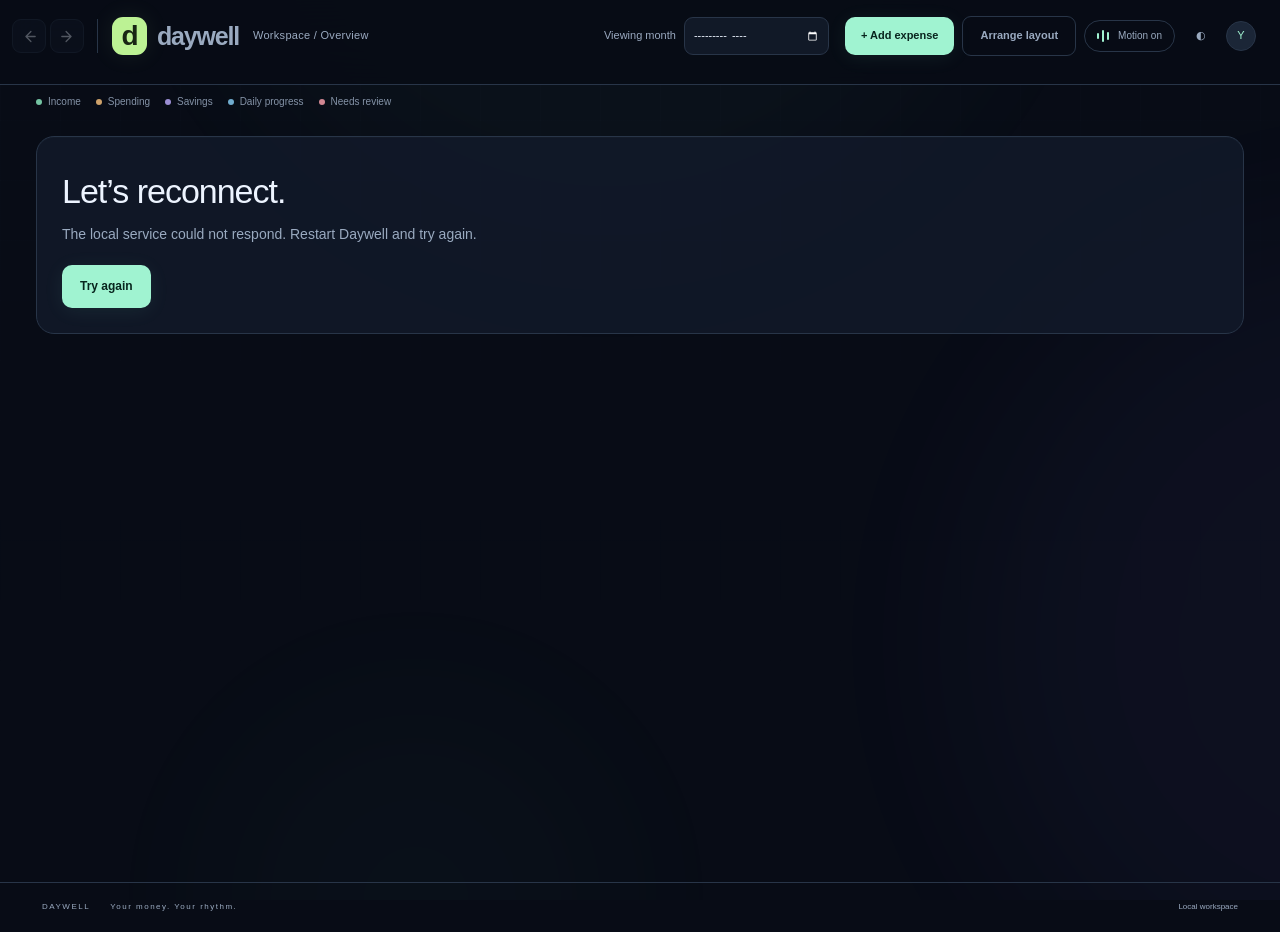
==== public/index.html @ b6093648 "Publish complete Daywell browser interface" ====
<!doctype html>
<html lang="en"><head><meta charset="utf-8"><meta name="viewport" content="width=device-width, initial-scale=1"><title>&#8203;</title><link rel="icon" href="window-icon.svg" type="image/svg+xml"><link rel="stylesheet" href="style.css"><link rel="stylesheet" href="upgrade.css"><link rel="stylesheet" href="atmosphere.css"><link rel="stylesheet" href="money-tools.css"><link rel="stylesheet" href="page-studio.css"><link rel="stylesheet" href="clarity.css"><link rel="stylesheet" href="friendly.css"><link rel="stylesheet" href="usability.css"><link rel="stylesheet" href="monthly-compare.css"><link rel="stylesheet" href="pulse-hero.css"><link rel="stylesheet" href="app-history.css"></head><body><div class="ambient-field" aria-hidden="true"><i></i><i></i><i></i></div><a class="skip-link" href="#main">Skip to content</a>
<div class="top-shell"><header class="top-bar"><div class="brand-group"><div class="app-history" role="group" aria-label="Page history"><button type="button" id="app-back" aria-label="Go back" title="Go back" disabled><svg viewBox="0 0 24 24" aria-hidden="true"><path d="m14 5-7 7 7 7M7 12h13"/></svg></button><button type="button" id="app-forward" aria-label="Go forward" title="Go forward" disabled><svg viewBox="0 0 24 24" aria-hidden="true"><path d="m10 5 7 7-7 7M17 12H4"/></svg></button></div><a class="brand" href="#overview" aria-label="Daywell overview"><span class="brandmark">d</span>daywell</a><span id="breadcrumb">Workspace / Overview</span></div><div class="top-controls"><label class="shared-month">Viewing month <input type="month" id="shared-month" aria-label="Month used across Daywell"></label><span class="today-label" id="today-label"></span><button class="primary top-add" data-action="transaction">+ Add expense</button><button type="button" id="arrange-layout" class="secondary" aria-pressed="false">Arrange layout</button><button type="button" id="motion-toggle" class="motion-toggle" aria-label="Pause visual effects" aria-pressed="true">Motion on</button><button class="icon-button" id="theme" aria-label="Toggle light and dark theme">◐</button><details id="account-menu" class="account-menu" hidden><summary>Account</summary><div><a id="admin-link" href="/admin" hidden>Admin dashboard</a><button type="button" id="sign-out">Sign out</button></div></details><span class="avatar small">Y</span></div></header><nav id="nav" class="top-nav" aria-label="Main navigation"></nav></div><div class="app"><div class="chart-key" aria-label="Chart color guide"><strong>DATA COLORS</strong><span><i style="--tone:var(--data-income)"></i>Income</span><span><i style="--tone:var(--data-expense)"></i>Spending</span><span><i style="--tone:var(--data-goal)"></i>Savings</span><span><i style="--tone:var(--data-life)"></i>Daily progress</span><span><i style="--tone:var(--data-alert)"></i>Needs review</span><small>Category charts use their own labeled colors</small></div><main id="main" tabindex="-1"></main><footer>DAYWELL <span>Your money. Your rhythm.</span><span id="save-status">Local workspace</span></footer></div>
<dialog id="modal"><form id="entry-form"><div class="dialog-head"><div><div class="eyebrow">DAYWELL</div><h2 id="modal-title"></h2></div><button type="button" class="icon-button" id="close-modal" aria-label="Close dialog">✕</button></div><div id="fields"></div><p class="form-error" id="form-error" role="alert"></p><div class="dialog-actions"><button type="button" id="cancel-modal" class="secondary">Cancel</button><button type="submit" class="primary">Save changes</button></div></form></dialog><dialog id="statement-modal" aria-label="Import a statement"></dialog><div id="toast" role="status"></div><script src="planning.js"></script><script src="money-model.js"></script><script src="money-tools.js"></script><script src="studio-model.js"></script><script src="page-studio.js"></script><script src="monthly-compare.js"></script><script src="pulse-hero.js"></script><script src="experience.js"></script><script src="helper-ui.js"></script><script src="atmosphere.js"></script><script src="clarity.js"></script><script src="statement-model.js"></script><script src="statement-import.js"></script><script src="friendly.js"></script><script src="usability.js"></script><script src="app-history.js"></script><script src="app.js"></script></body></html>
---- public/style.css ----
:root{color-scheme:dark;--bg:#101716;--side:#0c1212;--card:#17211f;--card2:#1c2925;--text:#edf4ee;--muted:#94a69c;--line:#293a32;--accent:#bcf294;--accent-ink:#182614;--red:#ffaaa5;--blue:#91bde1;--shadow:0 18px 55px #0003}*{box-sizing:border-box}body{margin:0;background:var(--bg);color:var(--text);font:14px/1.5 'Segoe UI',sans-serif}body.light{color-scheme:light;--bg:#f3f5f0;--side:#e9eee6;--card:#fff;--card2:#f0f4ec;--text:#213329;--muted:#637569;--line:#dce4d8;--accent:#285b37;--accent-ink:#fff;--red:#b44141;--blue:#386f9b;--shadow:0 18px 55px #2030200d}button,input,select,textarea{font:inherit}button,a,input,select,textarea{outline-offset:4px}button:focus-visible,a:focus-visible{outline:2px solid var(--accent)}button{cursor:pointer;color:inherit;border:0;background:none}button:disabled{opacity:.5;cursor:wait}a{color:inherit;text-decoration:none}aside{position:fixed;inset:0 auto 0 0;width:244px;background:var(--side);border-right:1px solid var(--line);padding:35px 23px;display:flex;flex-direction:column}.brand{font-size:29px;font-weight:650;letter-spacing:-1.2px;display:flex;align-items:center;gap:10px}.brandmark{background:var(--accent);color:var(--accent-ink);width:35px;height:39px;border-radius:12px 12px 12px 3px;text-align:center;font-weight:800;font-size:31px;line-height:35px}.branddot{font-size:10px;align-self:flex-start;margin-top:9px}.workspace{display:flex;gap:10px;align-items:center;border:1px solid var(--line);border-radius:12px;padding:13px 10px;margin:32px 0;font-size:11px}.workspace small{display:block;font-size:9px;color:var(--muted)}.avatar{display:inline-grid;place-items:center;background:#384b3e;color:#d7eccb;width:32px;height:32px;border-radius:50%;flex-shrink:0}.avatar.small{width:29px;height:29px}.navlabel,.eyebrow{font-size:10px;letter-spacing:1.7px;color:var(--muted);font-weight:650}.navlabel{padding-left:12px;margin-bottom:12px}nav a{display:flex;align-items:center;gap:14px;padding:12px 14px;margin:5px 0;color:var(--muted);border-radius:9px}nav a:hover{background:var(--card)}nav a.active{background:var(--accent);color:var(--accent-ink);font-weight:600}.navicon{width:20px;font-size:19px;text-align:center}.sidebar-bottom{margin-top:auto;color:var(--muted);font-size:11px;padding:22px 8px 0}.sidebar-bottom small{display:block;font-size:10px;margin-top:9px}.local-dot{display:inline-block;width:6px;height:6px;background:var(--accent);border-radius:50%;margin-right:7px}.app{margin-left:244px}header{height:77px;border-bottom:1px solid var(--line);display:flex;justify-content:space-between;align-items:center;padding:0 38px;color:var(--muted);font-size:12px}header>div{display:flex;align-items:center;gap:20px}.icon-button{border:1px solid var(--line);border-radius:8px;min-height:32px;min-width:32px;padding:3px 8px}.icon-button:hover{background:var(--card2)}main{padding:32px 38px;max-width:1640px;margin:auto;min-height:calc(100vh - 130px)}h1{font-size:32px;letter-spacing:-1.1px;line-height:1.2;margin:6px 0 10px;font-weight:600}h2{font-size:17px;letter-spacing:-.25px;font-weight:600;margin:0}h3{font-size:14px;margin:0}p{color:var(--muted);margin:0}.page-head{display:flex;justify-content:space-between;gap:20px;align-items:center;margin-bottom:26px}.page-head p{font-size:13px}.primary,.secondary,.danger{border-radius:8px;padding:10px 16px;font-weight:600;font-size:12px}.primary{background:var(--accent);color:var(--accent-ink)}.primary:hover{filter:brightness(1.08)}.secondary{border:1px solid var(--line);background:var(--card)}.danger{color:var(--red);border:1px solid var(--line)}.actions{display:flex;gap:8px;align-items:center;flex-wrap:wrap}.hero{position:relative;overflow:hidden;border:1px solid #435340;background:linear-gradient(110deg,#273a28,#1c3025);border-radius:16px;padding:28px 30px;margin-bottom:23px;display:flex;justify-content:space-between;gap:24px;align-items:center;color:#ecf4e7}.hero .eyebrow{color:#c3d5b5}.hero h2{font-size:25px;font-weight:500;margin:8px 0}.hero p{color:#b2c3aa;font-size:12px;max-width:460px}.hero-orbit{height:105px;width:185px;position:relative;flex-shrink:0;display:grid;place-items:center}.hero-orbit:before,.hero-orbit:after{content:'';position:absolute;border:1px solid #76946566;border-radius:50%;width:155px;height:90px;transform:rotate(-30deg)}.hero-orbit:after{transform:rotate(30deg)}.orbit-center{background:#bdd9a8;width:55px;height:55px;border-radius:50%;box-shadow:0 0 55px #d8f5a52a;color:#294025;font-size:30px;display:grid;place-items:center}.stats{display:grid;grid-template-columns:repeat(4,minmax(0,1fr));gap:15px;margin-bottom:23px}.stat{padding:20px;border:1px solid var(--line);background:var(--card);border-radius:12px}.stat-label{font-size:11px;color:var(--muted);display:flex;justify-content:space-between;gap:5px}.stat-value{font-size:28px;letter-spacing:-1px;margin:11px 0 6px;font-weight:550;font-variant-numeric:tabular-nums}.stat-caption{font-size:10px;color:var(--muted)}.positive{color:var(--accent)}.negative{color:var(--red)}.grid{display:grid;grid-template-columns:minmax(0,1.6fr) minmax(270px,1fr);gap:22px;margin-bottom:22px}.grid.equal{grid-template-columns:repeat(2,minmax(0,1fr))}.card{background:var(--card);border:1px solid var(--line);border-radius:13px;padding:23px;min-width:0}.card-head{display:flex;justify-content:space-between;align-items:center;margin-bottom:23px;gap:12px}.card-head p{font-size:11px;margin-top:3px}.text-button{color:var(--accent);font-size:11px;padding:5px}.pill{border:1px solid var(--line);padding:4px 8px;border-radius:6px;font-size:10px;color:var(--muted)}.chart{height:188px;display:flex;align-items:flex-end;gap:10px;padding:15px 0 24px;border-bottom:1px solid var(--line);margin-bottom:17px}.bar-group{flex:1;position:relative;display:flex;justify-content:center;align-items:flex-end;height:100%;gap:4px;min-width:0}.bar{width:26%;min-height:2px;max-width:23px;border-radius:4px 4px 0 0;background:var(--accent)}.bar.expense{background:#607e6c}.bar-label{position:absolute;bottom:-23px;color:var(--muted);font-size:9px}.legend{display:flex;gap:18px;color:var(--muted);font-size:10px}.legend i{display:inline-block;width:7px;height:7px;border-radius:2px;background:var(--accent);margin-right:6px}.legend i.expense{background:#607e6c}.empty{text-align:center;padding:32px 12px;color:var(--muted);font-size:12px}.empty .empty-icon{font-size:26px;display:block;color:var(--accent);margin-bottom:10px}.empty button{margin-top:16px}.row{display:flex;align-items:center;gap:12px;padding:13px 0;border-bottom:1px solid var(--line)}.row:last-child{border:0}.row-main{flex:1;min-width:0}.row-main strong{display:block;font-size:12px;font-weight:500;overflow-wrap:anywhere}.row-main small{display:block;color:var(--muted);font-size:10px;margin-top:3px}.row-amount{font-variant-numeric:tabular-nums;font-size:12px;font-weight:600;white-space:nowrap}.category-icon{display:grid;place-items:center;width:34px;height:34px;border-radius:10px;background:var(--card2);color:var(--accent);font-size:16px;flex-shrink:0}.check{border:1px solid var(--line);border-radius:7px;width:24px;height:24px;padding:0;flex-shrink:0}.check.checked{background:var(--accent);color:var(--accent-ink)}.completed{text-decoration:line-through;opacity:.6}.subtle{color:var(--muted);font-size:11px}.progress-track{height:6px;background:var(--line);border-radius:5px;overflow:hidden;margin-top:11px}.progress-track>div{height:100%;background:var(--accent);border-radius:5px}.progress-track>div.over{background:var(--red)}.budget-row{margin:20px 0}.budget-row>div:first-child{display:flex;justify-content:space-between;gap:12px;font-size:12px}.budget-row small{font-size:10px;color:var(--muted);display:block;margin-top:7px}.toolbar{display:flex;justify-content:space-between;align-items:center;margin-bottom:22px;gap:12px;flex-wrap:wrap}.segmented{display:flex;gap:3px;padding:4px;background:var(--card);border:1px solid var(--line);border-radius:9px}.segmented button{padding:6px 16px;border-radius:6px;color:var(--muted);font-size:11px}.segmented button.active{background:var(--card2);color:var(--accent)}input,select,textarea{background:var(--bg);border:1px solid var(--line);color:var(--text);padding:10px 12px;border-radius:8px;max-width:100%}input[type=date],input[type=month],input[type=number]{min-width:0}textarea{resize:vertical;width:100%;min-height:100px}.search{width:230px}.table-wrap{overflow:auto}table{border-collapse:collapse;width:100%;font-size:12px;text-align:left}th{font-weight:500;font-size:10px;color:var(--muted);letter-spacing:.7px;padding:12px 10px;border-bottom:1px solid var(--line)}td{padding:15px 10px;border-bottom:1px solid var(--line)}td:last-child{text-align:right}.table-note{max-width:280px;overflow-wrap:anywhere}.delete{color:var(--muted);font-size:13px;padding:5px 8px}.delete:hover{color:var(--red)}.edit{color:var(--accent);font-size:11px;padding:5px}.habit-dots{display:flex;gap:5px;margin-top:8px;flex-wrap:wrap}.habit-dot{width:16px;height:16px;background:var(--line);border-radius:4px}.habit-dot.filled{background:var(--accent)}.month-grid{display:grid;grid-template-columns:repeat(7,1fr);gap:5px}.calendar-day{border:1px solid var(--line);border-radius:6px;text-align:center;padding:9px 3px;font-size:11px;min-height:50px}.calendar-day.selected{border-color:var(--accent);background:var(--card2)}.calendar-day small{display:block;font-size:8px;color:var(--muted)}.calendar-day .tiny-dot{display:inline-block;width:4px;height:4px;background:var(--accent);border-radius:50%;margin:0 1px}.weekday{color:var(--muted);font-size:9px;text-align:center;padding-bottom:7px}.moods{display:flex;gap:7px;margin:14px 0}.moods button{flex:1;padding:9px 3px;border:1px solid var(--line);border-radius:7px;font-size:18px}.moods button.selected{border-color:var(--accent);background:var(--card2)}.goal-grid{display:grid;grid-template-columns:repeat(3,minmax(0,1fr));gap:18px}.goal-amount{font-size:30px;margin:22px 0 0;letter-spacing:-1px}.settings-form{max-width:650px}.field{display:flex;flex-direction:column;gap:7px;margin-bottom:16px}.field>span{font-size:11px;color:var(--muted)}.field-row{display:grid;grid-template-columns:1fr 1fr;gap:15px}.settings-actions{display:flex;gap:10px;flex-wrap:wrap;margin-top:20px}.notice{border:1px solid var(--line);background:var(--card2);border-radius:9px;padding:14px;font-size:12px;color:var(--muted);margin-bottom:20px}dialog{width:480px;max-width:calc(100vw - 32px);max-height:90vh;padding:27px;background:var(--card);color:var(--text);border:1px solid var(--line);border-radius:16px;box-shadow:var(--shadow)}dialog::backdrop{background:#020906aa;backdrop-filter:blur(4px)}.dialog-head{display:flex;align-items:center;justify-content:space-between;margin-bottom:24px}.dialog-head h2{font-size:23px;margin-top:5px}.dialog-actions{display:flex;justify-content:flex-end;gap:9px;margin-top:22px}.form-error{color:var(--red);font-size:12px}#toast{position:fixed;bottom:25px;left:calc(50% + 122px);transform:translateX(-50%);background:var(--accent);color:var(--accent-ink);padding:12px 22px;border-radius:10px;box-shadow:var(--shadow);display:none;z-index:10;font-size:12px}footer{display:flex;gap:20px;padding:15px 38px;border-top:1px solid var(--line);color:var(--muted);font-size:9px;letter-spacing:1px}footer span:last-child{margin-left:auto;letter-spacing:0}.full{margin-bottom:22px}.report-table td,.report-table th{padding:12px}.focus-banner{padding:20px;background:var(--card2);border-radius:10px;margin-bottom:20px}.focus-banner strong{color:var(--accent);font-size:22px}.settings-form h3{margin:25px 0 12px}@media(min-width:1500px){main{padding-top:40px}.chart{height:225px}.stat{padding:25px}}@media(max-width:1150px){aside{width:200px;padding:30px 15px}.app{margin-left:200px}main{padding:25px}header{padding:0 25px}.stat-value{font-size:23px}.grid{gap:15px}.card{padding:18px}.goal-grid{grid-template-columns:repeat(2,minmax(0,1fr))}.workspace{font-size:10px}#toast{left:calc(50% + 100px)}}@media(max-width:850px){aside{width:72px;padding:24px 10px}.brand{font-size:0;justify-content:center}.branddot,.workspace,.navlabel,.sidebar-bottom,nav .navtext{display:none}nav{margin-top:30px}nav a{padding:12px;justify-content:center}.app{margin-left:72px}.stats{grid-template-columns:repeat(2,minmax(0,1fr))}.grid,.grid.equal{grid-template-columns:1fr}header{padding:0 20px}.today-label{display:none}main{padding:22px 18px}.page-head{align-items:flex-start}.hero-orbit{display:none}.goal-grid{grid-template-columns:1fr}#toast{left:calc(50% + 36px)}footer{padding:15px 18px}footer>span:first-child{display:none}}@media(prefers-reduced-motion:no-preference){button,a{transition:background .15s,opacity .15s}.card{animation:appear .2s ease-out}@keyframes appear{from{opacity:.6;transform:translateY(4px)}to{opacity:1;transform:translateY(0)}}}

.sr-only{position:absolute;width:1px;height:1px;padding:0;margin:-1px;overflow:hidden;clip:rect(0,0,0,0);white-space:nowrap;border:0}.helper-topline{display:flex;gap:18px;align-items:center;margin-bottom:18px}.helper-badge{font-size:10px;letter-spacing:1.2px;background:var(--card2);color:var(--accent);border:1px solid var(--line);border-radius:20px;padding:7px 12px}.helper-controls{padding:15px;background:var(--card);border:1px solid var(--line);border-radius:12px}.helper-date{font-size:10px;color:var(--muted);display:flex;gap:7px;align-items:center}.helper-date input{font-size:11px;padding:8px}.helper-controls select{font-size:11px;padding:8px}.helper-layout{display:grid;grid-template-columns:minmax(340px,1.15fr) minmax(300px,1fr);gap:22px;margin-bottom:22px}.helper-chat{display:flex;flex-direction:column;max-height:900px}.helper-chat .card-head{margin-bottom:14px}.helper-connection{display:flex;align-items:center;justify-content:space-between;gap:10px;border:1px solid var(--line);padding:7px 10px;border-radius:8px;font-size:10px;margin-bottom:10px}.helper-messages{min-height:280px;max-height:470px;flex:1;overflow-y:auto;padding:8px 3px;scrollbar-width:thin}.helper-welcome{text-align:center;padding:47px 20px;color:var(--muted)}.helper-welcome>span{font-size:39px;color:var(--accent);display:block;margin-bottom:14px}.helper-welcome h2{color:var(--text);font-size:21px;margin-bottom:12px}.helper-welcome p{font-size:12px;line-height:1.8}.helper-message{border-radius:12px;padding:14px 16px;margin:0 0 14px;background:var(--card2);font-size:12px;line-height:1.75;overflow-wrap:anywhere}.helper-message.user{margin-left:35px;border:1px solid var(--line);background:var(--bg)}.helper-message.assistant{margin-right:15px}.helper-message>div:last-child{white-space:pre-wrap}.message-label{font-size:9px;color:var(--accent);letter-spacing:.7px;margin-bottom:7px}.helper-prompts{display:flex;gap:6px;flex-wrap:wrap;margin:15px 0}.helper-chip{padding:6px 9px;border:1px solid var(--line);border-radius:20px;font-size:10px;color:var(--muted);text-align:left}.helper-chip:hover{background:var(--card2);color:var(--accent)}#helper-question{min-height:75px;font-size:12px}.helper-send{display:flex;justify-content:space-between;gap:15px;align-items:center;margin-top:10px}.helper-send small{font-size:9px;color:var(--muted);max-width:210px}.helper-chart-tabs{display:flex;flex-wrap:wrap;gap:5px;margin-bottom:15px}.helper-chart-tabs button{padding:6px 9px;border-radius:6px;font-size:10px;color:var(--muted);border:1px solid var(--line)}.helper-chart-tabs button.active{color:var(--accent-ink);background:var(--accent);border-color:var(--accent)}#helper-chart svg{display:block;width:100%;height:auto}.helper-exact{margin-top:14px;color:var(--muted);font-size:11px}.helper-exact .table-wrap{max-height:240px;overflow:auto}.helper-exact summary{cursor:pointer}.helper-chart-actions{justify-content:space-between;margin-top:15px}.helper-payload{margin:18px 0;font-size:11px}.helper-payload pre{font:11px/1.6 Consolas,monospace;background:var(--bg);padding:14px;border:1px solid var(--line);border-radius:8px;max-height:310px;overflow:auto;white-space:pre-wrap;overflow-wrap:anywhere}.helper-error{color:var(--red);border-color:var(--red)}.helper-thinking{font-size:12px;color:var(--accent);padding:10px}.helper-category-footer{display:flex;align-items:center;gap:20px;justify-content:space-between;margin-top:20px}.helper-category-footer p{max-width:600px}#helper-category-panel select{max-width:180px;font-size:11px}#helper-category-panel td{vertical-align:top}#helper-category-panel input[type=checkbox]{accent-color:var(--accent);width:18px;height:18px}.helper-layout+.card{scroll-margin-top:20px}body:has(.helper-layout) .stat-value{font-size:24px;overflow-wrap:anywhere}@media(max-width:1150px){.helper-layout{grid-template-columns:1fr}.helper-chat{max-height:none}.helper-messages{min-height:250px;max-height:450px}.helper-controls{align-items:flex-start}.helper-topline{flex-wrap:wrap}.helper-date{flex-direction:column;align-items:flex-start}.helper-category-footer{align-items:flex-start;flex-direction:column}}@media(max-width:650px){.helper-controls>.actions{width:100%}.helper-date{width:calc(50% - 8px)}.helper-date input{width:100%}.helper-send{align-items:flex-start}.helper-layout{grid-template-columns:minmax(0,1fr)}}
---- public/upgrade.css ----
/* Daywell 2 — a quieter workspace, with a clear next step. All assets stay local. */
:root{--bg:#101a18;--side:#0c1513;--card:#172420;--card2:#20312a;--text:#f1f4e9;--muted:#a2b2a6;--line:#304138;--accent:#c5e5a0;--accent-ink:#1c3325;--red:#ffa99b;--shadow:0 18px 60px #0003;--gold:#e5c48c}
body.light{--bg:#f6f6f0;--side:#eeefe7;--card:#fffefa;--card2:#edf1e5;--text:#263e32;--muted:#647368;--line:#dfe4d8;--accent:#315c43;--accent-ink:#fffef5;--red:#ac3d31;--gold:#8d6326}
body{font-family:'Segoe UI Variable Text','Segoe UI',sans-serif;font-size:14px;line-height:1.6}button,input,select,textarea{font:inherit}button,a{-webkit-tap-highlight-color:transparent}button:focus-visible,a:focus-visible,input:focus-visible,select:focus-visible,textarea:focus-visible{outline:2px solid var(--accent);outline-offset:4px}a,button{touch-action:manipulation}.skip-link{position:fixed;left:12px;top:12px;visibility:hidden;transform:translateY(-200%);z-index:100;background:var(--accent);color:var(--accent-ink);padding:12px 18px;border-radius:8px}.skip-link:focus{visibility:visible;transform:translateY(0)}
aside{width:238px;padding:33px 20px}.brand{font-size:31px;font-weight:650;letter-spacing:-1.5px}.brandmark{width:38px;height:42px;border-radius:13px 13px 13px 3px;line-height:38px}.workspace{border:0;background:var(--card);padding:13px;margin:32px 0;font-size:12px}.workspace small{font-size:10px}.navlabel{font-size:9px;letter-spacing:1.8px;padding-left:15px}nav a{padding:12px 15px;gap:12px;font-size:12px;font-weight:500;margin:6px 0;min-height:46px;border:1px solid transparent}nav a.active{background:var(--card2);border-color:var(--line);color:var(--accent)}nav a.active:after{content:'';width:5px;height:5px;border-radius:50%;background:var(--accent);margin-left:auto}.navicon{display:grid;place-items:center}.nav-group{font-size:9px;letter-spacing:1.7px;color:var(--muted);padding:24px 15px 8px}.sidebar-bottom{padding-left:15px;line-height:1.6}.app{margin-left:238px}header{height:76px;padding:0 42px;font-size:11px}header .icon-button{border:0;width:35px;height:35px}main{padding:36px 42px 28px;max-width:1600px}.eyebrow{text-transform:uppercase;font-size:10px;letter-spacing:1.6px}h1{font-size:32px;font-weight:550;letter-spacing:-1.3px;margin:8px 0 10px;line-height:1.25}h2{font-size:17px;font-weight:600}h3{font-weight:600}.page-head{gap:24px;margin-bottom:27px}.page-head p{font-size:13px}.accent-dot{color:var(--accent)}.primary,.secondary,.hero-primary{border-radius:9px;min-height:41px;padding:10px 17px;font-size:12px;display:inline-flex;justify-content:center;align-items:center;gap:6px;white-space:normal}.primary:hover,.hero-primary:hover{filter:brightness(1.07);box-shadow:0 4px 14px #0001}.secondary:hover{background:var(--card2)}.text-button{font-size:11px;line-height:1.6;padding:7px 2px;display:inline-block}.toolbar{margin-bottom:23px;font-size:11px}.toolbar input{padding:7px 10px;font-size:11px;min-height:35px}.toolbar .secondary{min-height:35px;padding:7px 12px}.toolbar strong{font-weight:500}.toolbar .icon-button{border:0}.card{border-radius:17px;padding:24px;background:var(--card)}.card-head{margin-bottom:21px}.card-head p{font-size:11px;margin-top:4px}.card-head .text-button{flex-shrink:0}.stats{gap:16px}.stat{padding:22px;border-radius:14px;min-width:0}.stat-label{font-size:10px;letter-spacing:1px}.stat-label>span{display:none}.stat-value{font-size:29px;font-weight:550;margin:12px 0 4px;letter-spacing:-1px;overflow-wrap:anywhere}.stat-caption{font-size:10px;line-height:1.6}.pill{border-radius:20px;padding:4px 10px}.row{padding:15px 0}.row-main strong{font-size:12px}.row-main small{font-size:10px}.row-amount{font-size:12px}.category-icon{width:37px;height:37px;border-radius:12px}.progress-track{height:7px}.check{width:27px;height:27px;border-radius:8px}.empty p{max-width:420px;margin:7px auto 0}.notice{line-height:1.7}.field>span{font-size:12px}.field input,.field select{min-height:44px}.dialog-head h2{font-size:22px}dialog{padding:28px;border-radius:20px}.dialog-head .icon-button{min-width:40px;min-height:40px}.form-intro{font-size:12px;margin-bottom:22px}.form-error{margin-top:12px}.goal-grid{gap:20px}.subtle{font-size:11px}.table-wrap{scrollbar-width:thin}th{font-size:10px}td{font-size:12px}#toast{max-width:calc(100vw - 32px);font-size:12px;left:calc(50% + 119px);z-index:30}footer{padding:18px 42px;font-size:9px}.dashboard-head h1{font-size:34px}
.dashboard-hero{display:flex;position:relative;overflow:hidden;background:#dce9c6;color:#243e2c;border:1px solid #c9dcb1;border-radius:21px;min-height:286px;margin-bottom:21px;padding:30px 34px;gap:16px}.hero-copy{position:relative;z-index:1;flex:1}.hero-kicker{font-size:10px;letter-spacing:.4px;color:#4d674e;display:flex;align-items:center;gap:7px}.hero-kicker i{height:6px;width:6px;background:#648051;border-radius:50%}.dashboard-hero h2{font-family:Georgia,'Times New Roman',serif;font-size:27px;font-weight:400;letter-spacing:-.8px;margin:16px 0 6px}.dashboard-hero p{font-size:12px;color:#566e54}.hero-balance{font-size:44px;line-height:1.2;font-weight:550;letter-spacing:-2px;margin-top:17px;font-variant-numeric:tabular-nums}.hero-balance-label{font-size:10px;color:#536c51;margin-top:6px}.hero-actions{display:flex;gap:23px;align-items:center;margin-top:22px;flex-wrap:wrap}.hero-primary{background:#294a34;color:#f4f7eb;border:1px solid #294a34}.hero-actions a{font-size:11px;color:#34583b}.growth-art{position:relative;flex:0 0 230px;min-height:245px}.art-orbit{position:absolute;width:235px;height:235px;border:1px solid #6b8c4a2b;border-radius:50%;left:0;top:0}.orbit-two{width:185px;height:185px;left:25px;top:25px}.art-sun{position:absolute;width:33px;height:33px;right:23px;top:17px;border-radius:50%;background:#c0d397}.growth-stem{position:absolute;width:4px;height:143px;background:#496943;left:113px;bottom:43px;border-radius:4px;transform:rotate(-5deg)}.growth-leaf{position:absolute;width:74px;height:46px;left:46px;bottom:106px;background:#69875b;border-radius:3px 70px 3px 70px;transform:rotate(11deg);box-shadow:inset 0 -1px 0 #ffffff22}.leaf-two{width:80px;height:51px;left:113px;bottom:140px;background:#395e3d;border-radius:70px 3px 70px 3px;transform:rotate(-13deg)}.leaf-three{width:54px;height:34px;left:64px;bottom:176px;background:#96ae72;transform:rotate(30deg)}.growth-ground{position:absolute;bottom:42px;left:66px;width:100px;height:7px;border-radius:50%;background:#68845135}.growth-art>span{position:absolute;bottom:13px;width:100%;text-align:center;color:#57714c;font-size:8px;letter-spacing:1.8px}.dashboard-stats{margin-bottom:24px}.dashboard-columns{display:grid;grid-template-columns:minmax(0,1.5fr) minmax(290px,1fr);gap:22px}.dashboard-stack{display:flex;flex-direction:column;gap:22px;min-width:0}.goal-mini-grid{display:grid;grid-template-columns:repeat(2,minmax(0,1fr));gap:15px}.goal-mini{border:1px solid var(--line);border-radius:12px;padding:18px;display:block;background:var(--bg)}.goal-mini:hover{background:var(--card2)}.goal-mini strong{display:block;font-size:13px;margin-top:12px;overflow-wrap:anywhere}.goal-mini-top{display:flex;justify-content:space-between;align-items:center}.goal-symbol{width:36px;height:36px;display:grid;place-items:center;border-radius:50%;background:var(--card2);color:var(--accent)}.mini-amount{font-size:22px;letter-spacing:-.7px;margin-top:14px;overflow-wrap:anywhere}.mini-amount small{font-size:10px;color:var(--muted);letter-spacing:0}.goal-mini p{font-size:10px;margin-top:12px}.goal-invitation{display:flex;align-items:center;gap:18px;padding:11px 0 7px;flex-wrap:wrap}.invitation-icon{width:56px;height:56px;display:grid;place-items:center;background:var(--card2);color:var(--accent);border-radius:50%;flex-shrink:0}.invitation-icon svg{width:27px;height:27px}.goal-invitation p{font-size:11px;margin-top:6px;line-height:1.8}.goal-invitation .secondary{margin-left:auto}.goal-invitation h3{font-size:14px}.card-icon{color:var(--accent)}.pace-card{background:linear-gradient(135deg,var(--card),var(--card2))}.pace-amount{font-size:36px;letter-spacing:-1.4px;line-height:1.2;margin-bottom:11px;font-variant-numeric:tabular-nums}.pace-amount small{font-size:12px;letter-spacing:0;color:var(--muted);margin-left:7px}.pace-card>p{font-size:11px;line-height:1.8}.pace-facts{margin:20px 0;border-top:1px solid var(--line);border-bottom:1px solid var(--line);padding:13px 0;display:grid;gap:10px}.pace-facts>div{display:flex;justify-content:space-between;gap:15px;align-items:center;font-size:11px}.pace-facts span{color:var(--muted)}.pace-facts strong{font-size:13px}.inline-note{font-size:11px;color:var(--muted);line-height:1.8}.chart-details{font-size:10px;color:var(--muted);margin-top:12px}.chart-details summary{cursor:pointer;padding:5px 0}.chart-details p{margin:10px 0;font-size:11px}.chart-details table{font-size:11px}.pace-illustration{height:60px;display:flex;align-items:flex-end;gap:8px;margin:4px 0 22px}.pace-illustration span{width:32px;height:22px;border-radius:5px;background:var(--accent);opacity:.3}.pace-illustration span:nth-child(2){height:34px;opacity:.5}.pace-illustration span:nth-child(3){height:46px;opacity:.75}.pace-illustration span:nth-child(4){height:60px;opacity:1}.pace-card>h3{font-size:15px;margin-bottom:8px}.pace-card>.secondary{margin-top:18px}.week-summary{display:flex;gap:12px;align-items:baseline;flex-wrap:wrap}.week-summary strong{font-size:27px;font-weight:550;letter-spacing:-.8px}.week-summary span{font-size:10px;color:var(--muted)}.week-chart{display:flex;gap:12px;margin-top:23px;padding-bottom:5px}.week-column{flex:1;min-width:0;text-align:center;font-size:10px;color:var(--muted)}.week-value{font-size:9px;display:block;color:var(--muted);margin-bottom:8px;white-space:nowrap}.week-track{height:113px;display:flex;align-items:flex-end;justify-content:center;border-bottom:1px solid var(--line);padding:0 5px;margin-bottom:9px}.week-bar{width:100%;max-width:38px;min-height:3px;border-radius:5px 5px 0 0;background:#6d8866}.week-bar.current{background:var(--accent)}.focus-summary{display:flex;gap:15px;align-items:center;margin:3px 0 12px}.focus-summary p{font-size:10px;margin-top:5px;line-height:1.8}.focus-summary h3{font-size:13px}.focus-ring{width:65px;height:65px;flex-shrink:0;border-radius:50%;display:grid;place-items:center;background:conic-gradient(var(--accent) var(--progress),var(--line) 0)}.focus-ring>span{display:flex;align-items:center;justify-content:center;flex-direction:column;width:55px;height:55px;border-radius:50%;background:var(--card);font-size:20px;line-height:1.2}.focus-ring small{font-size:9px;color:var(--muted)}.focus-actions{display:flex;justify-content:space-between;gap:10px;align-items:center;margin-top:20px}.bill-date{width:42px;height:47px;flex-shrink:0;border-radius:9px;border:1px solid var(--line);display:flex;flex-direction:column;align-items:center;justify-content:center;font-size:18px;line-height:1.2}.bill-date small{font-size:8px;text-transform:uppercase;letter-spacing:.6px;color:var(--muted);margin-bottom:3px}.bill-date.late{color:var(--red)}.bill-end{text-align:right;display:flex;flex-direction:column;align-items:flex-end;gap:2px;font-size:12px}.bill-end button{font-size:10px}.quiet-empty{text-align:center;padding:13px 10px}.quiet-empty>span{display:block;color:var(--muted);margin-bottom:10px}.quiet-empty h3{font-size:13px}.quiet-empty p{font-size:11px;margin:7px auto 10px;max-width:250px}.bottom-note{font-size:10px;color:var(--muted);margin:26px 0 0;text-align:center;line-height:1.8}.bottom-note a{margin-left:8px;text-decoration:underline;text-underline-offset:3px}
.goal-banner{padding:28px 32px;border:1px solid var(--line);border-radius:18px;background:var(--card2);margin-bottom:24px;display:flex;justify-content:space-between;align-items:center;gap:24px}.goal-banner-amount{font-size:40px;letter-spacing:-1.5px;margin:9px 0 1px;overflow-wrap:anywhere}.goal-banner p{font-size:11px}.goal-banner-meta{display:flex;gap:40px;flex-wrap:wrap}.goal-banner-meta span{color:var(--muted);font-size:11px}.goal-banner-meta strong{display:block;color:var(--text);font-size:22px;font-weight:500;margin-bottom:4px;overflow-wrap:anywhere}.savings-card h2{font-size:19px;overflow-wrap:anywhere}.savings-card .goal-amount{font-size:32px;overflow-wrap:anywhere}.goal-plan{border-top:1px solid var(--line);margin-top:21px;padding:17px 0 12px;min-height:106px}.goal-plan strong{font-size:18px;color:var(--accent);font-weight:500}.goal-plan strong small{font-size:11px;color:var(--muted)}.goal-plan span{display:block;color:var(--muted);font-size:10px;margin:5px 0}.goal-plan p{font-size:11px;line-height:1.8;margin-top:6px}.goal-buttons{margin-top:21px;display:flex;flex-wrap:wrap;gap:8px}.goal-buttons .delete{margin-left:auto}.savings-lab{margin-top:25px}.lab-layout{display:grid;grid-template-columns:1fr 1fr;gap:32px;align-items:center}.lab-layout .field{max-width:390px}.saving-presets{display:flex;gap:8px;flex-wrap:wrap}.saving-presets button{min-height:35px;padding:6px 14px}.lab-range{margin-top:25px}.lab-range>span{display:flex;justify-content:space-between;gap:10px}.lab-range input{accent-color:var(--accent);padding:0;width:100%;border:0}.lab-result{background:var(--card2);border-radius:14px;padding:28px;text-align:center}.lab-result output{display:block;font-size:44px;letter-spacing:-1.5px;margin:12px 0 5px;overflow-wrap:anywhere}.lab-result p{font-size:11px;margin-bottom:20px}.savings-lab>.inline-note{margin-top:20px}.goals-empty{grid-column:1/-1}.negative.pill{color:var(--red)}
@media(min-width:1500px){main{padding-top:40px}.dashboard-hero{padding:34px 40px}.dashboard-hero h2{font-size:31px}.growth-art{flex-basis:290px}.art-orbit{left:30px}.orbit-two{left:55px}.growth-stem{left:143px}.leaf-one{left:76px}.leaf-two{left:143px}.leaf-three{left:94px}.growth-ground{left:96px}.art-sun{right:55px}.dashboard-hero{min-height:310px}.hero-balance{font-size:48px}}
@media(max-width:1200px){aside{width:210px;padding:30px 15px}.app{margin-left:210px}main{padding:30px 27px}.dashboard-columns{grid-template-columns:minmax(0,1.25fr) minmax(280px,1fr);gap:18px}.dashboard-stack{gap:18px}.dashboard-head h1{font-size:30px}.growth-art{flex-basis:180px;transform:scale(.87);transform-origin:right center}.card{padding:21px}.dashboard-hero{padding:27px}.stat{padding:18px}.stat-value{font-size:25px}.goal-grid{grid-template-columns:repeat(2,minmax(0,1fr))}.goal-invitation .secondary{margin-left:0}.goal-mini-grid{grid-template-columns:1fr}.week-chart{gap:6px}.week-value{font-size:8px}.hero-balance{font-size:39px}#toast{left:calc(50% + 105px)}header{padding:0 27px}}
@media(max-width:1000px){.dashboard-columns{grid-template-columns:minmax(0,1fr)}.dashboard-stack{display:grid;grid-template-columns:minmax(0,1fr)}.goal-mini-grid{grid-template-columns:repeat(2,minmax(0,1fr))}.dashboard-head{align-items:flex-start}.dashboard-head h1{font-size:28px}.growth-art{flex-basis:170px;transform:scale(.8)}.hero-actions{gap:12px}.stats{grid-template-columns:repeat(2,minmax(0,1fr))}.goal-banner-meta{gap:18px}.lab-layout{gap:22px}}
@media(max-width:850px){aside{width:76px;padding:25px 11px}.app{margin-left:76px}.brand{font-size:0}.brandmark{font-size:31px}.workspace,.navlabel,.nav-group,.sidebar-bottom{display:none}nav a{padding:12px;justify-content:center}nav a.active:after{display:none}nav{margin-top:27px}main{padding:26px 23px}header{padding:0 23px}.grid,.grid.equal{grid-template-columns:1fr}.dashboard-hero h2{font-size:26px}.growth-art{flex-basis:190px;transform:scale(.9)}.goal-grid{grid-template-columns:repeat(2,minmax(0,1fr))}.goal-buttons .primary,.goal-buttons .secondary{padding:8px 12px}.lab-result{padding:24px 18px}.lab-result output{font-size:35px}#toast{left:calc(50% + 38px)}}
@media(max-width:650px){.dashboard-head{flex-direction:column;gap:18px}.page-head h1{font-size:27px}.dashboard-head h1{font-size:29px}.page-head{align-items:flex-start}.page-head>.primary{flex-shrink:0;font-size:11px}.dashboard-hero{padding:25px;min-height:0}.growth-art{display:none}.dashboard-hero h2{font-size:27px}.hero-balance{font-size:42px}.hero-actions{gap:18px}.dashboard-hero p{font-size:11px}.goal-grid{grid-template-columns:1fr}.goal-banner{align-items:flex-start;padding:23px;flex-direction:column}.goal-banner-meta{gap:30px}.lab-layout{grid-template-columns:1fr}.lab-layout .field{max-width:none}.goal-mini-grid{grid-template-columns:1fr}.goal-invitation{gap:14px}.goal-invitation .secondary{margin-left:70px}.card-head{flex-wrap:wrap}.toolbar>.actions{gap:5px}.toolbar input{max-width:145px}.week-chart{gap:8px}.week-track{padding:0 2px}.week-value{font-size:9px}.legend{flex-wrap:wrap}.chart{gap:4px}.bar-label{font-size:8px}.settings-actions{align-items:stretch;flex-direction:column}.settings-actions>*{text-align:center}.field-row{gap:10px}.helper-send{flex-wrap:wrap}.helper-message.user{margin-left:12px}.helper-message.assistant{margin-right:4px}}
@media(max-width:520px){aside{position:fixed;inset:auto 0 0 0;width:100%;padding:6px 8px max(8px,env(safe-area-inset-bottom));height:auto;background:var(--side);border:0;border-top:1px solid var(--line);z-index:20;display:block}.brand{display:none}nav{display:flex;gap:3px;margin:0;overflow-x:auto;scrollbar-width:thin;padding-bottom:2px}nav a{display:flex;flex-direction:column;gap:4px;min-width:75px;padding:8px 5px;margin:0;font-size:9px;border-radius:9px;line-height:1.3}nav .navtext{display:block;white-space:nowrap}nav a .navicon{width:19px;height:19px}nav a .navicon svg{width:18px;height:18px}.app{margin-left:0;padding-bottom:90px}header{height:58px;padding:0 19px}header>div{gap:10px}header #breadcrumb{font-size:10px}header .today-label{display:none}main{padding:24px 18px;min-height:calc(100vh - 200px)}.dashboard-head{margin-bottom:20px}.dashboard-head h1{font-size:29px;max-width:290px}.dashboard-head>.primary{width:100%}.toolbar{gap:12px}.toolbar>.actions:last-child{width:100%;justify-content:space-between}.toolbar>.actions:first-child{width:100%}.toolbar .actions>strong{flex:1;text-align:center}.toolbar input{max-width:180px}.segmented button{padding:6px 12px}.dashboard-hero{border-radius:17px;padding:24px 22px}.hero-balance{font-size:42px}.hero-actions{gap:14px;align-items:flex-start;flex-direction:column}.hero-kicker{font-size:9px}.dashboard-stats{gap:11px}.stat{padding:16px}.stat-value{font-size:25px}.stat-label{font-size:8px;letter-spacing:.7px}.stat-caption{font-size:9px}.card{padding:21px}.dashboard-stack{gap:17px}.dashboard-columns{gap:17px}.goal-invitation .secondary{margin-left:0;width:100%}.goal-invitation{align-items:flex-start}.invitation-icon{width:43px;height:43px}.goal-invitation>div:nth-child(2){flex:1;min-width:0}.card-head h2{font-size:16px}.week-chart{gap:5px}.week-value{font-size:8px}.week-track{height:105px}.page-head:not(.dashboard-head){flex-direction:column}.field-row{grid-template-columns:1fr}footer{padding:18px;font-size:8px;gap:6px}#toast{bottom:102px;left:50%;width:max-content;max-width:calc(100vw - 32px)}.bottom-note{font-size:10px}.table-note{min-width:130px}.goal-banner-amount{font-size:36px}.goal-buttons{gap:7px}.dialog-head h2{font-size:20px}dialog{padding:22px}.helper-controls .helper-date{min-width:125px}.helper-controls>.actions{flex-wrap:wrap}}
@media(prefers-reduced-motion:reduce){*,*::before,*::after{scroll-behavior:auto!important;animation:none!important;transition:none!important}}
---- public/atmosphere.css ----
/* A living observatory for your everyday. */
:root{--bg:#080c16;--side:#0c111e;--card:#111927;--card2:#1b2637;--text:#edf4ff;--muted:#9aaac0;--line:#283548;--accent:#a0f3d1;--accent-ink:#08251e;--red:#ffaaa9;--blue:#9ac8ff;--gold:#dfbcff;--glow:131,241,204;--secondary-glow:153,125,255;--shadow:0 25px 80px #0005;--panel:rgba(18,26,42,.88)}
body[data-scene=ember]{--accent:#ffc497;--accent-ink:#351e12;--glow:255,168,112;--secondary-glow:255,104,157;--gold:#ffc69e}
body[data-scene=tide]{--accent:#9bddff;--accent-ink:#112b3d;--glow:112,206,255;--secondary-glow:112,139,255;--gold:#b9caff}
body.light{--bg:#edf0f7;--side:#e6eaf4;--card:#fafbff;--card2:#e7edf6;--text:#182b44;--muted:#586b83;--line:#ced7e6;--accent:#236958;--accent-ink:#fff;--red:#ac344b;--blue:#396ca3;--gold:#7350b4;--panel:rgba(251,252,255,.9);--shadow:0 20px 60px #334b7712}
body.light[data-scene=ember]{--accent:#9d502e;--accent-ink:#fff;--gold:#92404f}
body.light[data-scene=tide]{--accent:#236a93;--accent-ink:#fff;--gold:#425b9b}
html{scroll-padding-top:24px}body{background:var(--bg);font-family:'Segoe UI Variable Text','Segoe UI',sans-serif;isolation:isolate}body::before{content:'';position:fixed;inset:0;pointer-events:none;z-index:-1;background-image:linear-gradient(#9fbeec05 1px,transparent 1px),linear-gradient(90deg,#9fbeec05 1px,transparent 1px);background-size:60px 60px;mask-image:linear-gradient(#0009,transparent 80%)}
.ambient-field{position:fixed;inset:0;overflow:hidden;pointer-events:none;z-index:-1;contain:strict}.ambient-field i{position:absolute;display:block;width:65vw;height:65vw;border-radius:50%;filter:blur(100px);opacity:.075;background:rgb(var(--glow));left:15%;top:-65%;animation:ambient-drift 28s ease-in-out infinite alternate}.ambient-field i:nth-child(2){background:rgb(var(--secondary-glow));left:auto;right:-40%;top:25%;animation-delay:-15s;opacity:.1}.ambient-field i:nth-child(3){width:35vw;height:35vw;left:15%;top:75%;opacity:.055;animation-delay:-7s}.light .ambient-field i{opacity:.1}.light .ambient-field i:nth-child(2){opacity:.12}
aside{background:linear-gradient(160deg,var(--side),var(--bg));width:224px;padding:34px 18px;border-color:var(--line);z-index:10}.brand{gap:12px;font-size:29px;letter-spacing:-1.2px}.brandmark{background:#bcf294;color:#182614;box-shadow:0 0 24px #bcf29416}.brand-edition{font-size:8px;letter-spacing:2.7px;color:var(--muted);margin:8px 0 0 51px;text-transform:uppercase}.workspace{margin:29px 0 27px;background:linear-gradient(120deg,rgba(var(--glow),.05),transparent);border:1px solid var(--line);border-radius:12px;padding:13px 11px}.avatar{background:var(--card2);color:var(--accent);border:1px solid var(--line)}.navlabel,.nav-group{font-size:8px;color:var(--muted);letter-spacing:2px}nav a{font-size:12px;border-radius:11px;min-height:46px;color:var(--muted);position:relative;transition:color .2s,background .2s,border-color .2s}nav a.active{background:linear-gradient(100deg,rgba(var(--glow),.12),rgba(var(--glow),.035));border-color:rgba(var(--glow),.2);color:var(--accent);box-shadow:inset 0 1px 0 rgba(var(--glow),.08)}nav a.active:after{box-shadow:0 0 12px var(--accent)}nav a:hover{color:var(--text);background:var(--card2)}.sidebar-bottom{padding-left:14px}.sidebar-bottom small{letter-spacing:.3px}.local-dot{box-shadow:0 0 9px rgba(var(--glow),.4)}.app{margin-left:224px}header{height:76px;border-color:var(--line);padding:0 42px;background:transparent}header #breadcrumb{letter-spacing:.3px;font-size:10px}header>div{gap:17px}main{max-width:1660px;padding:32px 42px 36px}h1,h2,h3,.stat-value,.hero-balance,.pace-amount,.goal-amount,.goal-banner-amount,.mini-amount{font-family:'Bahnschrift','Segoe UI Variable Display','Segoe UI',sans-serif}h1{font-weight:500;letter-spacing:-1px;font-size:34px}h2{font-weight:500;font-size:18px;letter-spacing:-.3px}h3{font-weight:500}.eyebrow{font-size:9px;letter-spacing:2.4px}.primary,.hero-primary{position:relative;overflow:hidden;background:var(--accent);color:var(--accent-ink);border:1px solid transparent;box-shadow:0 3px 20px rgba(var(--glow),.075);font-size:12px;font-weight:600;border-radius:10px;min-height:43px}.primary:hover,.hero-primary:hover{box-shadow:0 5px 30px rgba(var(--glow),.2);filter:brightness(1.05)}.secondary{position:relative;overflow:hidden;background:transparent;border-color:var(--line);font-size:11px;min-height:39px}.primary,.secondary,.hero-primary{transition:background .2s,box-shadow .3s,border-color .2s}.secondary:hover{background:rgba(var(--glow),.06);border-color:rgba(var(--glow),.3)}.text-button{font-size:11px;color:var(--accent)}.icon-button:hover{border-color:var(--accent)}input,select,textarea{background:var(--bg);border-color:var(--line);border-radius:9px}input:focus,textarea:focus,select:focus{border-color:var(--accent)}.motion-toggle{display:inline-flex;align-items:center;gap:9px;border:1px solid var(--line);border-radius:24px;padding:7px 12px;font-size:10px;min-height:32px;color:var(--muted);white-space:nowrap}.motion-toggle:hover{border-color:var(--accent);color:var(--text)}.motion-toggle:disabled{cursor:default;opacity:1}.motion-waves{display:flex;align-items:center;gap:3px;height:12px}.motion-waves i{width:2px;height:6px;background:var(--accent);border-radius:2px;animation:wave-beat 1.7s ease-in-out infinite alternate}.motion-waves i:nth-child(2){height:12px;animation-delay:-.6s}.motion-waves i:nth-child(3){height:8px;animation-delay:-1.2s}
.dashboard-head{margin-bottom:22px}.dashboard-head h1{font-size:30px;margin:7px 0 6px}.dashboard-head p{font-size:12px}.dashboard-head>.primary{min-height:41px}.toolbar{font-size:11px;margin-bottom:20px}.toolbar .actions>strong{font-size:11px;font-weight:500;letter-spacing:.4px}.toolbar .secondary{min-height:33px}.toolbar input{font-size:10px;background:var(--card);border-radius:7px}.toolbar>.actions>.icon-button{background:var(--card);border:1px solid var(--line);min-width:28px;min-height:28px;font-size:17px}.toolbar .segmented{background:var(--card);padding:3px;border-radius:8px}.segmented button.active{background:rgba(var(--glow),.12)}
.dashboard-hero{display:grid;grid-template-columns:minmax(0,1.1fr) minmax(300px,1fr);position:relative;overflow:hidden;isolation:isolate;border:1px solid rgba(var(--glow),.22);background:linear-gradient(112deg,#131e31,#0a111f 57%,#101a2b);color:#edf4ff;border-radius:24px;padding:36px 40px 30px;min-height:382px;margin-bottom:18px;box-shadow:0 18px 80px #0002,inset 0 1px 0 #ffffff0a;gap:0}.dashboard-hero::before{content:'';position:absolute;inset:0;z-index:-1;pointer-events:none;background:radial-gradient(ellipse at 81% 52%,rgba(var(--glow),.12),transparent 43%),radial-gradient(ellipse at 55% 110%,rgba(var(--secondary-glow),.13),transparent 55%)}.dashboard-hero::after{content:'';position:absolute;left:9%;right:9%;top:0;height:1px;background:linear-gradient(90deg,transparent,rgba(var(--glow),.65),transparent);pointer-events:none}.hero-copy{min-width:0;z-index:2;position:relative}.hero-kicker{display:flex;color:#a2b5cb;gap:8px;font-size:9px;letter-spacing:1.8px;text-transform:uppercase}.hero-kicker i{background:#a0f3d1;width:5px;height:5px;box-shadow:0 0 11px #a0f3d166}.dashboard-hero .hero-title{font-family:'Bahnschrift','Segoe UI',sans-serif;font-size:54px;letter-spacing:-2px;line-height:1.04;font-weight:500;margin:20px 0 12px;max-width:510px}.hero-title em{font-family:Georgia,'Times New Roman',serif;font-weight:400;letter-spacing:-2.7px;display:block;background:linear-gradient(100deg,#a1f2cf 5%,#c7c6ff 80%);background-clip:text;-webkit-background-clip:text;color:transparent;padding:0 0 7px;line-height:1.1}.dashboard-hero p{font-size:11px;color:#9db0c7;line-height:1.8}.hero-ledger{margin-top:25px;border-left:2px solid rgba(var(--glow),.55);padding-left:17px}.hero-balance{font-size:38px;font-weight:500;line-height:1.2;letter-spacing:-1.4px;color:#f0f6ff;margin:5px 0;font-variant-numeric:tabular-nums;overflow-wrap:anywhere}.hero-balance-label{font-size:9px;letter-spacing:.3px;color:#a6b6ca;margin-top:6px}.hero-ledger-label{font-size:8px;letter-spacing:1.4px;text-transform:uppercase;color:#9db1c9}.hero-actions{gap:20px;margin-top:24px}.hero-primary{background:#a0f3d1;color:#102b23;border-color:#baffdf33;min-height:43px;padding:10px 16px;font-size:11px;box-shadow:0 0 28px #a0f3d110}.hero-actions a{color:#bdccdd;font-size:10px}.hero-actions a:hover{color:#fff}.orb-stage{position:relative;min-width:0;display:flex;align-items:center;justify-content:center;min-height:320px;margin:-22px -28px -14px -30px;isolation:isolate}.orb-stage::before{content:'';position:absolute;width:75%;height:65%;border-radius:50%;background:radial-gradient(ellipse,rgba(var(--glow),.1),transparent 65%);filter:blur(20px);z-index:-1}.orb-sculpture{position:absolute;inset:0}#daywell-orb{width:100%;height:100%;display:block;pointer-events:none}.orb-top-label{position:absolute;top:17px;right:27px;display:flex;align-items:center;gap:8px;color:#91a9c2;font-size:8px;letter-spacing:1.7px}.orb-top-label span{height:4px;width:4px;border-radius:50%;background:rgba(var(--glow),1);box-shadow:0 0 10px rgba(var(--glow),.6)}.orb-coordinate{position:absolute;left:30px;top:30%;writing-mode:vertical-rl;font-size:7px;letter-spacing:2px;color:#5d738f}.orb-caption{position:absolute;bottom:22px;left:0;right:0;display:flex;align-items:center;justify-content:center;gap:10px;flex-direction:column;color:#b3c6dc}.orb-caption>span{font-size:8px;letter-spacing:2.8px}.scene-picker{display:flex;gap:5px;justify-content:center;border:1px solid #b8d9ff1c;border-radius:24px;padding:4px;background:#091221b3;backdrop-filter:blur(12px)}.scene-picker button{display:flex;align-items:center;gap:6px;border-radius:20px;font-size:9px;padding:6px 9px;color:#92a9c4;min-height:28px;border:1px solid transparent}.scene-picker button[aria-pressed=true]{background:#ffffff0c;border-color:#ffffff1c;color:#e2edf9}.scene-picker button i{width:5px;height:5px;border-radius:50%;background:#a0f3d1}.scene-picker button:nth-child(2) i{background:#ffb28e}.scene-picker button:nth-child(3) i{background:#8cd6ff}.scene-picker button:hover{color:white}.orb-fallback .orb-sculpture{inset:20% 20% 23%;aspect-ratio:1;border-radius:50%;background:radial-gradient(circle at 30% 23%,#e0ffff,rgba(var(--glow),.9) 15%,#22394f 41%,rgba(var(--secondary-glow),.7) 67%,#09101d 78%);box-shadow:inset -8px -8px 25px #0008,0 0 50px rgba(var(--glow),.18);animation:orb-float 8s ease-in-out infinite alternate}.orb-fallback .orb-sculpture::after{content:'';position:absolute;inset:-15%;border:1px solid rgba(var(--glow),.6);border-radius:50%;transform:rotate(-30deg) scaleY(.4)}body[data-scene=ember] .hero-title em{background-image:linear-gradient(100deg,#ffd2ad,#ffa5bc)}body[data-scene=ember] .hero-primary{background:#ffd1ad;color:#341f17}body[data-scene=tide] .hero-title em{background-image:linear-gradient(100deg,#a5eaff,#a8b8ff)}body[data-scene=tide] .hero-primary{background:#ace4ff;color:#15334a}
.dashboard-stats{gap:14px;margin-bottom:24px}.stat{position:relative;overflow:hidden;background:var(--panel);border-color:var(--line);border-radius:15px;padding:21px 22px;box-shadow:inset 0 1px 0 #ffffff03}.stat::before,.card::before,.goal-mini::before{content:'';position:absolute;inset:0;pointer-events:none;background:radial-gradient(420px circle at var(--spot-x,50%) var(--spot-y,0%),rgba(var(--glow),.065),transparent 65%);opacity:0;transition:opacity .4s;border-radius:inherit;z-index:0}.stat:hover::before,.card:hover::before,.goal-mini:hover::before{opacity:1}.stat-label{font-size:8px;letter-spacing:1.45px}.stat-value{font-size:29px;font-weight:500;margin:13px 0 6px;letter-spacing:-1px}.stat-caption{font-size:9px;color:var(--muted)}.stat:nth-child(1){border-top-color:rgba(var(--glow),.45)}.stat:nth-child(2){border-top-color:rgba(var(--secondary-glow),.45)}.stat:nth-child(3){border-top-color:#b1c9fa55}.stat:nth-child(4){border-top-color:#e6ceaa44}.dashboard-columns{grid-template-columns:minmax(0,1.42fr) minmax(300px,1fr);gap:22px}.dashboard-stack{gap:22px}.card{position:relative;isolation:isolate;background:var(--panel);border:1px solid var(--line);border-radius:18px;padding:25px;box-shadow:inset 0 1px 0 #ffffff04;animation:none;transition:border-color .35s,box-shadow .35s}.card:hover{border-color:color-mix(in srgb,var(--line),var(--accent) 16%);box-shadow:0 10px 32px #0000000a}.card-head{margin-bottom:23px}.card-head p{font-size:10px;color:var(--muted);letter-spacing:.15px}.card-head h2{font-size:18px}.card-head .text-button{font-size:10px}.goal-mini{position:relative;background:linear-gradient(145deg,rgba(var(--glow),.045),transparent);border-radius:13px;padding:18px;overflow:hidden;transition:border-color .25s,transform .25s}.goal-mini:hover{background:rgba(var(--glow),.045);border-color:rgba(var(--glow),.4);transform:translateY(-3px)}.goal-mini p{font-size:10px}.goal-symbol{background:rgba(var(--glow),.07);border:1px solid rgba(var(--glow),.13);color:var(--accent);width:38px;height:38px}.mini-amount{font-size:23px}.progress-track{height:5px;background:var(--line);overflow:hidden}.progress-track>div{background:linear-gradient(90deg,var(--accent),var(--gold));box-shadow:0 0 12px rgba(var(--glow),.2);transform-origin:left center}.progress-track>div.over{background:var(--red)}.pill{font-size:9px;border:1px solid var(--line);background:rgba(var(--glow),.025);padding:4px 9px}.goal-invitation{padding:8px 0;gap:18px}.invitation-icon{border-radius:17px;background:linear-gradient(135deg,rgba(var(--glow),.11),rgba(var(--secondary-glow),.12));border:1px solid rgba(var(--glow),.15);box-shadow:0 0 35px rgba(var(--glow),.04);transform:rotate(-7deg)}.invitation-icon svg{transform:rotate(7deg)}.goal-invitation h3{font-size:16px}.goal-invitation p{font-size:11px;line-height:1.8}.pace-card{background:linear-gradient(145deg,rgba(var(--glow),.055),var(--panel) 55%);border-color:rgba(var(--glow),.2)}.pace-amount{font-size:40px;font-weight:500;letter-spacing:-1.5px}.pace-facts strong{font-weight:500}.pace-illustration span{background:linear-gradient(0deg,rgba(var(--glow),.25),var(--accent));box-shadow:0 0 20px rgba(var(--glow),.045)}.week-summary strong{font-family:'Bahnschrift','Segoe UI',sans-serif;font-size:29px;font-weight:500}.week-chart{gap:15px;padding:0 4px}.week-track{background:linear-gradient(transparent,var(--line));background-size:100% 1px;background-position:bottom;background-repeat:no-repeat;border-bottom:0;height:120px}.week-bar{background:linear-gradient(0deg,rgba(var(--glow),.12),rgba(var(--glow),.65));border-top:1px solid rgba(var(--glow),.8);border-radius:5px 5px 0 0;max-width:33px;transform-origin:bottom center;position:relative;transition:filter .25s,box-shadow .25s}.week-bar.current{background:linear-gradient(0deg,rgba(var(--secondary-glow),.35),var(--gold));border-color:var(--gold)}.week-column:hover .week-bar{filter:brightness(1.2);box-shadow:0 0 25px rgba(var(--glow),.15)}.week-column:hover .week-value{color:var(--text)}.week-value{font-size:9px}.week-column{font-size:9px}.chart .bar{transform-origin:bottom center;background:linear-gradient(0deg,rgba(var(--glow),.3),var(--accent));border-top:1px solid var(--accent)}.chart .bar.expense{background:linear-gradient(0deg,rgba(var(--secondary-glow),.2),var(--gold));border-top-color:var(--gold)}.legend i.expense{background:var(--gold)}.focus-ring{box-shadow:0 0 24px rgba(var(--glow),.08);width:69px;height:69px}.focus-ring>span{width:60px;height:60px;background:var(--card);font-family:'Bahnschrift','Segoe UI',sans-serif}.check.checked{box-shadow:0 0 14px rgba(var(--glow),.13)}.row{border-color:var(--line);padding:16px 0}.row-main strong{font-size:12px;font-weight:500}.category-icon{background:rgba(var(--glow),.06);border:1px solid rgba(var(--glow),.1);border-radius:11px}.bill-date{background:var(--bg);border-radius:10px}.table-wrap table tr:hover td{background:rgba(var(--glow),.025)}.table-note{font-weight:500}.notice{background:rgba(var(--glow),.035);border-color:var(--line);border-radius:11px}.goal-banner{background:radial-gradient(ellipse at 100% 0,rgba(var(--secondary-glow),.14),transparent 60%),linear-gradient(120deg,rgba(var(--glow),.09),var(--card));border-color:rgba(var(--glow),.2);border-radius:22px;position:relative;overflow:hidden;padding:34px}.goal-banner::after{content:'';position:absolute;width:240px;height:240px;border:1px solid rgba(var(--glow),.08);right:-40px;top:-95px;border-radius:50%;box-shadow:0 0 0 30px rgba(var(--glow),.025),0 0 0 60px rgba(var(--glow),.015);pointer-events:none}.goal-banner-amount{font-size:47px}.goal-banner-meta{position:relative;z-index:1}.savings-card{background:radial-gradient(ellipse at top right,rgba(var(--secondary-glow),.06),transparent 70%),var(--panel)}.savings-card .goal-amount{font-size:36px}.goal-plan strong{font-family:'Bahnschrift','Segoe UI',sans-serif;font-weight:500}.lab-result{background:radial-gradient(ellipse at 20% 0,rgba(var(--glow),.08),transparent),var(--bg);border:1px solid var(--line)}.lab-result output{font-family:'Bahnschrift','Segoe UI',sans-serif;color:var(--accent);font-size:48px}.settings-form{max-width:760px}.helper-message{border:1px solid var(--line);background:var(--bg);border-radius:14px}.helper-message.user{background:rgba(var(--glow),.04);border-color:rgba(var(--glow),.12)}.helper-welcome>span{filter:drop-shadow(0 0 20px rgba(var(--glow),.3))}.helper-badge{border-color:rgba(var(--glow),.2);background:rgba(var(--glow),.05)}.helper-controls{background:var(--panel);border-radius:14px}.helper-chart-tabs button.active{box-shadow:0 0 20px rgba(var(--glow),.1)}.moods button{background:var(--bg);border-radius:11px}.moods button.selected{box-shadow:0 0 20px rgba(var(--glow),.08)}.calendar-day.selected{background:rgba(var(--glow),.08);box-shadow:inset 0 0 15px rgba(var(--glow),.04)}.calendar-day:hover{border-color:var(--accent)}dialog{background:var(--card);border-color:rgba(var(--glow),.25);border-radius:22px;box-shadow:0 35px 100px #0008}dialog[open]{animation:dialog-arrive .25s ease-out}dialog::backdrop{background:#040913b8;backdrop-filter:blur(12px)}.dialog-head h2{font-weight:500}.form-intro{font-size:12px}#toast{background:var(--card2);color:var(--text);border:1px solid rgba(var(--glow),.4);box-shadow:0 10px 50px #0003,0 0 20px rgba(var(--glow),.08);border-radius:12px;font-size:12px;padding:14px 21px;left:calc(50% + 112px)}footer{padding:18px 42px;letter-spacing:1.5px;border-color:var(--line);font-size:8px}.bottom-note{font-size:10px;color:var(--muted)}.skip-link{top:12px;transform:none;visibility:hidden}.skip-link:focus{visibility:visible;transform:none}
.button-ripple{position:absolute;pointer-events:none;width:12px;height:12px;border-radius:50%;background:currentColor;opacity:.16;transform:translate(-50%,-50%);animation:ripple-out .65s ease-out forwards}.effect-spark{position:fixed;width:4px;height:4px;background:var(--accent);border-radius:2px;pointer-events:none;z-index:100;animation:spark-out 1s var(--delay) ease-out both;box-shadow:0 0 8px rgba(var(--glow),.3)}.effect-spark:nth-of-type(even){background:var(--gold);border-radius:50%}
body[data-motion=off] *,body.effects-hidden *{animation-play-state:paused!important}body[data-motion=off] .card::before,body[data-motion=off] .stat::before,body[data-motion=off] .goal-mini::before{display:none}body[data-motion=off] .goal-mini:hover{transform:none}body[data-motion=off] *,body[data-motion=off] *::before,body[data-motion=off] *::after{transition:none!important}body[data-motion=off] dialog[open]{animation:none}
@keyframes ambient-drift{0%{transform:translate3d(0,0,0) scale(1)}100%{transform:translate3d(-7vw,12vh,0) scale(1.18)}}@keyframes wave-beat{from{transform:scaleY(.35)}to{transform:scaleY(1)}}@keyframes ripple-out{to{transform:translate(-50%,-50%) scale(28);opacity:0}}@keyframes spark-out{0%{transform:translate(0,0) rotate(0);opacity:0}10%{opacity:1}100%{transform:translate(var(--dx),var(--dy)) rotate(var(--spin));opacity:0}}@keyframes dialog-arrive{from{opacity:0;transform:translateY(12px) scale(.98)}to{opacity:1;transform:none}}@keyframes orb-float{from{transform:translateY(-5px) rotate(-5deg)}to{transform:translateY(7px) rotate(5deg)}}
.light .dashboard-hero{box-shadow:0 20px 50px #20364f12}.light .stat,.light .card{box-shadow:0 8px 25px #28426c05}.light .goal-mini{background:linear-gradient(145deg,rgba(var(--glow),.08),transparent)}.light .week-bar{background:linear-gradient(0deg,rgba(var(--glow),.4),var(--accent));border-color:var(--accent)}.light .week-bar.current{background:linear-gradient(0deg,rgba(var(--secondary-glow),.3),var(--gold));border-color:var(--gold)}.light .brandmark{box-shadow:none}.light .ambient-field{opacity:.7}.light .primary:hover{box-shadow:0 7px 22px #20364f18}
@media(min-width:1550px){main{padding-top:40px}.dashboard-hero{padding:42px 46px;min-height:420px}.dashboard-hero .hero-title{font-size:64px}.hero-balance{font-size:43px}.orb-stage{min-height:355px}.stat{padding:24px}.stat-value{font-size:32px}}
@media(max-width:1250px){aside{width:204px;padding:30px 14px}.app{margin-left:204px}main{padding:30px 26px}header{padding:0 26px}.dashboard-hero{grid-template-columns:minmax(0,1.1fr) minmax(235px,.9fr);padding:30px;min-height:370px}.dashboard-hero .hero-title{font-size:46px}.orb-stage{margin:-16px -25px -12px -28px}.hero-balance{font-size:33px}.orb-top-label{right:25px;font-size:7px}.orb-coordinate{left:20px}.hero-actions{gap:14px}.dashboard-columns{grid-template-columns:minmax(0,1.3fr) minmax(280px,1fr);gap:18px}.card{padding:22px}.stat{padding:18px}.stat-value{font-size:25px}.dashboard-stats{gap:12px}#toast{left:calc(50% + 102px)}.hero-copy>p{max-width:265px}.hero-actions a{font-size:9px}.goal-mini-grid{grid-template-columns:1fr}.card-head h2{font-size:17px}}
@media(max-width:1000px){.dashboard-columns{grid-template-columns:1fr}.dashboard-head h1{font-size:28px}.hero-actions{align-items:flex-start;flex-direction:column;gap:14px}.dashboard-hero .hero-title{font-size:43px}.orb-caption{bottom:40px}.orb-top-label{top:27px}.goal-mini-grid{grid-template-columns:repeat(2,minmax(0,1fr))}.hero-balance{font-size:31px}.dashboard-stats{grid-template-columns:repeat(2,minmax(0,1fr))}.card-head h2{font-size:18px}.stat-value{font-size:29px}}
@media(max-width:850px){aside{width:76px;padding:26px 10px}.app{margin-left:76px}.brand{font-size:0;justify-content:center}.brandmark{font-size:31px}.brand-edition,.workspace,.navlabel,.nav-group,.sidebar-bottom{display:none}nav{margin-top:28px}nav a{padding:12px;justify-content:center}.dashboard-hero .hero-title{font-size:47px}.dashboard-hero{grid-template-columns:minmax(0,1fr) minmax(220px,1fr)}main{padding:27px 24px}header{padding:0 24px}.today-label{display:none}#toast{left:calc(50% + 38px)}.hero-actions{flex-direction:row;align-items:center;gap:13px}.hero-actions a{font-size:10px}.hero-balance{font-size:34px}.orb-caption{bottom:27px}.orb-stage{min-height:330px}}
@media(max-width:700px){.dashboard-hero{grid-template-columns:1fr;min-height:0;padding:30px}.dashboard-hero .hero-title{font-size:52px;margin-top:18px}.hero-copy>p{max-width:none}.hero-ledger{margin-top:22px}.hero-balance{font-size:40px}.hero-actions{gap:20px}.orb-stage{height:290px;min-height:290px;margin:15px -16px -15px;grid-row:2;max-width:500px;width:calc(100% + 32px);justify-self:center}.orb-coordinate{left:20px;top:33%}.orb-top-label{top:0;right:20px}.orb-caption{bottom:0}.orb-sculpture{inset:-18px 0 8px}.hero-kicker{font-size:8px;letter-spacing:1.6px}.dashboard-head{gap:16px}.dashboard-head h1{font-size:27px}.hero-actions a{font-size:10px}.dashboard-hero p{font-size:11px}.motion-toggle{padding:6px 9px;font-size:9px;gap:7px}.motion-waves{gap:2px}header>div{gap:10px}.goal-mini-grid{grid-template-columns:1fr}.goal-banner{padding:28px}.goal-banner-amount{font-size:42px}.lab-result output{font-size:40px}}
@media(max-width:520px){aside{position:fixed;inset:auto 0 0;width:100%;height:auto;padding:6px 8px max(8px,env(safe-area-inset-bottom));border:0;border-top:1px solid var(--line);background:var(--side);z-index:20}.brand{display:none}nav{display:flex;gap:3px;margin:0;overflow-x:auto;scrollbar-width:thin;padding-bottom:2px}nav a{flex-direction:column;min-width:75px;min-height:58px;gap:4px;padding:8px 5px;margin:0;font-size:9px;line-height:1.3}nav .navtext{display:block;white-space:nowrap}nav a .navicon{height:18px;width:18px}nav a .navicon svg{width:18px;height:18px}.app{margin-left:0;padding-bottom:91px}header{height:61px;padding:0 18px}header #breadcrumb{font-size:9px;max-width:130px;white-space:nowrap;overflow:hidden;text-overflow:ellipsis}header .avatar{display:none}header>div{gap:7px}header .icon-button{width:30px;min-width:30px;height:30px}main{padding:25px 17px 28px}.dashboard-head h1{font-size:29px;line-height:1.15;max-width:330px}.dashboard-head .eyebrow{font-size:8px;letter-spacing:2px}.dashboard-head>div>p{font-size:11px}.dashboard-head>.primary{min-height:40px}.toolbar{gap:11px;margin-bottom:17px}.toolbar>.actions:last-child{justify-content:space-between}.dashboard-hero{padding:28px 24px 20px;border-radius:21px}.dashboard-hero .hero-title{font-size:49px;letter-spacing:-1.8px}.hero-title em{letter-spacing:-2.7px}.hero-balance{font-size:37px}.hero-ledger{padding-left:14px}.hero-actions{flex-direction:column;align-items:flex-start;gap:15px;margin-top:22px}.hero-kicker{font-size:8px;letter-spacing:1.4px}.hero-balance-label{font-size:9px;max-width:260px}.hero-actions a{font-size:10px}.orb-stage{height:255px;min-height:255px;margin-top:20px}.orb-caption{bottom:0}.orb-top-label{top:0;right:12px;font-size:7px}.orb-coordinate{font-size:6px;left:12px}.scene-picker button{padding:6px 10px;min-height:30px}.dashboard-stats{gap:10px;margin-bottom:19px}.stat{padding:18px 15px;border-radius:13px}.stat-label{font-size:7px;letter-spacing:1.1px}.stat-value{font-size:27px;margin:13px 0 5px}.stat-caption{font-size:9px}.card{padding:22px 20px;border-radius:17px}.card-head h2{font-size:17px}.card-head p{font-size:10px}.dashboard-stack,.dashboard-columns{gap:17px}.week-chart{gap:5px;padding:0}.week-value{font-size:8px}.week-track{height:115px}.goal-invitation>div:nth-child(2){min-width:150px}.goal-invitation h3{font-size:15px}.pace-amount{font-size:39px}.goal-banner{padding:25px}.goal-banner-amount{font-size:38px}.goal-banner-meta strong{font-size:20px}.savings-card .goal-amount{font-size:34px}.motion-toggle{font-size:8px;min-height:30px}.motion-waves{height:10px}.motion-waves i:nth-child(2){height:10px}.motion-toggle span:last-child{max-width:80px}.goal-mini:hover{transform:none}.helper-controls{padding:13px}#toast{left:50%;bottom:102px;font-size:11px;max-width:calc(100vw - 34px)}footer{padding:18px;font-size:8px;letter-spacing:1px}.ambient-field i{filter:blur(70px);width:120vw;height:120vw}.ambient-field i:nth-child(2){right:-60%;top:30%}}
@media(max-width:360px){.dashboard-hero .hero-title{font-size:43px}.hero-balance{font-size:32px}.dashboard-hero{padding:25px 20px 20px}.stat-value{font-size:24px}.scene-picker button{font-size:8px;padding:6px 8px}.hero-kicker{font-size:7px}.card{padding:20px 17px}.goal-invitation{gap:12px}.goal-invitation>div:nth-child(2){min-width:120px}header #breadcrumb{max-width:110px}.motion-toggle{padding:6px 8px}}
@media(prefers-reduced-motion:reduce){*,*::before,*::after{animation:none!important;transition:none!important;scroll-behavior:auto!important}.ambient-field i{transform:none!important}.goal-mini:hover{transform:none}}
---- public/money-tools.css ----
/* Every visual in this layer is tied to a recorded amount or an explicit scenario. */
.brand-edition{letter-spacing:1.8px;font-size:8px}.money-command{padding:29px 32px 22px;margin-bottom:20px;border-color:rgba(var(--glow),.25);background:radial-gradient(ellipse at 64% 35%,rgba(var(--glow),.055),transparent 65%),linear-gradient(120deg,var(--card),var(--bg));overflow:hidden;position:relative}.money-command::after{content:'';position:absolute;left:5%;right:5%;top:0;height:1px;background:linear-gradient(90deg,transparent,rgba(var(--glow),.6),transparent);pointer-events:none}.command-heading{display:flex;justify-content:space-between;align-items:flex-start;gap:18px}.command-heading h2{font-size:29px;line-height:1.12;letter-spacing:-.8px;margin:10px 0 11px}.command-heading h2 em{font-family:Georgia,serif;font-weight:400;color:var(--accent);font-size:30px}.command-heading>div>p{font-size:10px;color:var(--muted)}.snapshot-tag{border:1px solid var(--line);border-radius:20px;color:var(--muted);padding:6px 10px;display:flex;align-items:center;gap:7px;font-size:9px;white-space:nowrap}.snapshot-tag i{width:5px;height:5px;background:var(--accent);border-radius:50%}.money-flow{display:grid;grid-template-columns:minmax(160px,.7fr) minmax(100px,1fr) minmax(250px,1.2fr);gap:0;align-items:center;margin-top:18px}.flow-origin{padding:23px 18px 23px 0;display:flex;flex-direction:column;align-items:flex-start;min-width:0}.origin-icon{width:38px;height:38px;display:grid;place-items:center;border:1px solid rgba(var(--glow),.25);background:rgba(var(--glow),.07);border-radius:12px;color:var(--accent);margin-bottom:18px}.flow-origin>.eyebrow{font-size:8px;letter-spacing:1.6px}.flow-origin>strong{font:500 31px/1.25 'Bahnschrift','Segoe UI',sans-serif;letter-spacing:-1px;margin:8px 0;overflow-wrap:anywhere}.flow-origin>small{color:var(--muted);font-size:10px;margin-top:9px}.flow-origin>.text-button{font-size:10px}.flow-gap{border:1px solid color-mix(in srgb,var(--red),transparent 65%);border-radius:9px;background:color-mix(in srgb,var(--red),transparent 95%);padding:12px 13px;margin-top:12px;max-width:210px}.flow-gap span{font-size:9px;color:var(--muted);line-height:1.7;display:block}.flow-gap strong{display:block;color:var(--red);font:500 18px 'Bahnschrift','Segoe UI',sans-serif;margin-top:4px;overflow-wrap:anywhere}.flow-ribbons{height:270px;width:100%;overflow:visible}.flow-band{fill:none;opacity:.19;transition:opacity .2s}.flow-trace{fill:none;stroke-width:1.2;opacity:.65;stroke-dasharray:4 8;stroke-linecap:round;animation:money-direction 1.8s ease-out 1;transition:opacity .2s}.flow-dim{opacity:.045!important}.flow-destinations{height:270px;display:grid;grid-template-rows:repeat(var(--nodes),minmax(0,1fr));gap:0;min-width:0}.flow-node{display:flex;align-items:center;gap:10px;text-align:left;width:100%;border:1px solid var(--line);background:var(--bg);border-radius:11px;padding:9px 12px;margin:4px 0;min-height:0;position:relative;transition:background .2s,border-color .2s,transform .2s}.flow-node>i{display:block;flex-shrink:0;width:4px;height:25px;border-radius:5px;background:var(--node-colour);box-shadow:0 0 12px color-mix(in srgb,var(--node-colour),transparent 75%)}.flow-node>span:nth-child(2){min-width:0;flex:1}.flow-node strong{display:block;font-size:11px;font-weight:500;overflow-wrap:anywhere}.flow-node small{font-size:8px;color:var(--muted);display:block;margin-top:3px;line-height:1.5}.flow-node>b{font:500 16px 'Bahnschrift','Segoe UI',sans-serif;white-space:nowrap;letter-spacing:-.4px}.flow-arrow{font-size:10px;color:var(--muted)}.flow-node:hover,.flow-node:focus-visible{background:var(--card2);border-color:var(--accent);transform:translateX(-3px)}.flow-node.retained{border-color:rgba(var(--glow),.3);background:rgba(var(--glow),.045)}.flow-node.retained>b{color:var(--accent)}.flow-footer{border-top:1px solid var(--line);padding-top:15px;display:flex;justify-content:space-between;gap:22px;align-items:center;margin-top:15px}.flow-footer p{font-size:10px;max-width:590px;line-height:1.8}.flow-footer>span{font-size:9px;flex-shrink:0;color:var(--accent)}.flow-empty{display:flex;gap:30px;align-items:center;padding:38px 0 20px}.flow-empty h3{font-size:20px}.flow-empty p{font-size:12px;max-width:380px;margin:9px 0 18px}.empty-flow-lines{display:flex;gap:8px;align-items:center;min-width:110px;justify-content:center}.empty-flow-lines i{width:9px;height:90px;border-radius:6px;background:linear-gradient(var(--accent),transparent);opacity:.5}.empty-flow-lines i:nth-child(2){height:135px;opacity:.8}.empty-flow-lines i:nth-child(3){height:65px;opacity:.3}.money-workbench{display:grid;grid-template-columns:minmax(0,1.05fr) minmax(0,1fr);gap:22px;margin-bottom:22px;align-items:start}.spending-calendar .eyebrow,.savings-scenario .eyebrow,.bill-runway .eyebrow{font-size:8px;letter-spacing:1.8px;display:block;margin-bottom:8px}.calendar-total{font:500 23px 'Bahnschrift','Segoe UI',sans-serif;letter-spacing:-.6px;text-align:right;white-space:nowrap}.calendar-total small{font:9px 'Segoe UI',sans-serif;color:var(--muted);letter-spacing:0;display:block;margin-top:6px}.spending-calendar .card-head{align-items:flex-start;flex-wrap:wrap}.spend-calendar{display:grid;grid-template-columns:repeat(7,minmax(0,1fr));gap:6px}.calendar-weekday{text-align:center;font-size:8px;letter-spacing:.4px;text-transform:uppercase;color:var(--muted);padding:0 0 8px}.spend-day{border:1px solid var(--line);background:var(--bg);border-radius:9px;min-width:0;height:57px;display:flex;flex-direction:column;align-items:flex-start;justify-content:space-between;padding:8px 7px;position:relative;transition:border-color .2s,transform .2s}.spend-day>span{font-size:11px;font-weight:500}.spend-day small{font-size:8px;white-space:nowrap;max-width:100%;overflow:hidden;text-overflow:ellipsis;font-variant-numeric:tabular-nums}.spend-day.intensity-0 small{color:var(--muted)}.spend-day.intensity-1{background:rgba(var(--glow),.08);border-color:rgba(var(--glow),.14)}.spend-day.intensity-2{background:rgba(var(--glow),.18);border-color:rgba(var(--glow),.23)}.spend-day.intensity-3{background:rgba(var(--glow),.3);border-color:rgba(var(--glow),.4)}.spend-day.intensity-4{background:rgba(var(--glow),.57);border-color:rgba(var(--glow),.65);color:#091d18}.spend-day.selected-day{outline:1px solid var(--accent);outline-offset:2px}.spend-day:disabled{opacity:.28;cursor:default;background:var(--bg)}.spend-day:not(:disabled):hover{border-color:var(--accent);transform:translateY(-2px);box-shadow:0 4px 15px rgba(var(--glow),.08)}.income-marker{position:absolute;right:6px;top:8px;width:4px;height:4px;border-radius:50%;background:var(--gold)}.calendar-key{display:flex;align-items:center;gap:5px;margin:17px 0;font-size:8px;color:var(--muted);flex-wrap:wrap}.calendar-key>i{height:9px;width:9px;background:rgba(var(--glow),.08);border:1px solid rgba(var(--glow),.1);border-radius:2px}.calendar-key>i:nth-of-type(2){background:rgba(var(--glow),.18)}.calendar-key>i:nth-of-type(3){background:rgba(var(--glow),.3)}.calendar-key>i:nth-of-type(4){background:rgba(var(--glow),.57)}.income-key{margin-left:auto;display:flex;align-items:center;gap:4px}.income-key i{height:4px;width:4px;border-radius:50%;background:var(--gold)}.calendar-insight{display:flex;align-items:center;gap:11px;padding:15px 0;border-top:1px solid var(--line)}.calendar-insight p{flex:1;font-size:10px;line-height:1.8}.calendar-insight p strong{color:var(--text);font-weight:500}.calendar-insight>.text-button{flex-shrink:0;font-size:10px}.insight-symbol{color:var(--accent);display:grid;place-items:center}.micro-note{font-size:9px;line-height:1.8;color:var(--muted)}.savings-scenario{overflow:hidden}.savings-scenario .card-head{align-items:flex-start;gap:10px}.savings-scenario h2{max-width:300px;font-size:20px;line-height:1.25}.savings-scenario .pill{font-size:8px;flex-shrink:0}.scenario-layout{display:grid;grid-template-columns:1fr;gap:20px}.scenario-controls{display:grid;grid-template-columns:minmax(0,1fr);gap:0}.scenario-controls .field{margin-bottom:18px;min-width:0}.scenario-controls .field>span{font-size:10px}.scenario-controls select{font-size:11px;width:100%;min-width:0}.scenario-range>span{display:flex;justify-content:space-between;align-items:center;gap:12px}.scenario-range strong{color:var(--accent);font:500 20px 'Bahnschrift','Segoe UI',sans-serif}.scenario-range input{width:100%;padding:0;border:0;accent-color:var(--accent);min-height:24px}.scenario-range>small{display:flex;justify-content:space-between;font-size:8px;color:var(--muted)}.scenario-controls .field:last-child{margin-bottom:0}.scenario-result{padding:23px;border-radius:14px;border:1px solid rgba(var(--glow),.18);background:radial-gradient(ellipse at 15% 0,rgba(var(--glow),.08),transparent 70%),var(--bg)}.scenario-result .eyebrow{font-size:8px;letter-spacing:1.4px;margin-bottom:10px}.scenario-amount{display:block;font:500 39px 'Bahnschrift','Segoe UI',sans-serif;letter-spacing:-1.5px;color:var(--accent);overflow-wrap:anywhere}.scenario-result>p{font-size:10px;line-height:1.8;margin:8px 0 21px}.comparison-label{display:flex;justify-content:space-between;gap:12px;font-size:10px;color:var(--muted);margin:15px 0 7px}.comparison-label strong{color:var(--text);font-size:11px;font-weight:500}.comparison-track{height:8px;border-radius:6px;background:var(--line);overflow:hidden}.comparison-track>span{display:block;height:100%;background:var(--gold);opacity:.7;border-radius:6px;transition:width .25s ease}.comparison-track.alternate>span{background:var(--accent);opacity:1}.scenario-goal-impact{border-top:1px solid var(--line);padding-top:16px;margin-top:22px}.scenario-goal-impact>div:first-child{display:flex;align-items:center;justify-content:space-between;gap:10px;font-size:11px}.scenario-goal-impact>div:first-child>span{color:var(--muted);overflow-wrap:anywhere}.scenario-goal-impact strong{font:500 17px 'Bahnschrift','Segoe UI',sans-serif;white-space:nowrap}.scenario-goal-impact strong span{color:var(--muted);margin:0 5px}.impact-track{height:7px;background:var(--line);border-radius:5px;position:relative;margin:13px 0;overflow:hidden}.impact-track>span{position:absolute;height:100%;left:0;top:0;transition:width .25s}.impact-potential{background:repeating-linear-gradient(120deg,var(--accent),var(--accent) 3px,transparent 3px,transparent 6px);opacity:.6}.impact-current{background:var(--accent)}.scenario-goal-impact>p{font-size:10px;line-height:1.8}.scenario-footer{display:flex;flex-direction:column;align-items:flex-start;gap:17px;margin-top:21px}.scenario-footer>p{font-size:9px;line-height:1.8}.scenario-footer>.secondary{font-size:10px;width:100%;min-height:41px}.runway-summary{display:flex;flex-direction:column;gap:5px;margin:5px 0 23px}.runway-summary strong{font:500 31px 'Bahnschrift','Segoe UI',sans-serif;letter-spacing:-1px}.runway-summary span{font-size:9px;color:var(--muted)}.bill-timeline{display:grid;grid-template-columns:repeat(5,minmax(0,1fr));gap:8px;margin-bottom:24px}.bill-week{min-width:0;padding:0;text-align:center}.bill-week>span{font-size:9px;white-space:nowrap;color:var(--muted)}.bill-week-track{height:80px;display:flex;align-items:flex-end;justify-content:center;margin:10px 0;border-bottom:1px solid var(--line)}.bill-week-track>i{display:block;width:65%;max-width:32px;min-height:2px;border-radius:5px 5px 0 0;background:linear-gradient(0deg,rgba(var(--glow),.1),var(--accent));border-top:1px solid var(--accent);transform-origin:bottom center}.bill-week small{font-size:8px;color:var(--muted)}.bill-week:hover>span,.bill-week:focus-visible>span{color:var(--accent)}.overdue-alert{border:1px solid color-mix(in srgb,var(--red),transparent 70%);background:color-mix(in srgb,var(--red),transparent 95%);border-radius:9px;display:flex;justify-content:space-between;align-items:center;gap:12px;padding:12px;width:100%;text-align:left;margin:0 0 15px}.overdue-alert span{font-size:10px;color:var(--muted)}.overdue-alert strong{font-size:12px;font-weight:500;white-space:nowrap;color:var(--red)}.bill-runway>.micro-note{margin-top:17px}.runway-empty{height:80px;display:flex;gap:10px;align-items:flex-end;margin:15px 0 22px}.runway-empty i{height:30px;width:35px;background:var(--card2);border:1px dashed var(--line);border-radius:5px}.runway-empty i:nth-child(even){height:55px}.runway-empty i:nth-child(3){height:75px}.bill-runway>h3{font-size:16px}.bill-runway>.secondary{margin-top:17px}.detail-totals{display:grid;grid-template-columns:1fr 1fr 65px;gap:12px;margin:17px 0;padding:16px;background:var(--bg);border:1px solid var(--line);border-radius:11px}.detail-totals span{font-size:10px;color:var(--muted);min-width:0}.detail-totals strong{font:500 18px 'Bahnschrift','Segoe UI',sans-serif;display:block;color:var(--text);margin-top:5px;overflow-wrap:anywhere}.money-detail-list{max-height:42vh;overflow:auto;scrollbar-width:thin;padding-right:5px}.money-detail-list .row-main strong{font-size:11px}.money-detail-list .row-amount{font-size:11px}.money-detail-list .category-icon{width:31px;height:31px}.appearance-card{max-width:760px;margin-top:22px;display:flex;align-items:center;justify-content:space-between;gap:20px}.appearance-card p{font-size:11px;margin-top:7px;line-height:1.8;max-width:380px}.appearance-card .scene-picker{flex-shrink:0;background:var(--bg);border-color:var(--line)}.appearance-card .scene-picker button{color:var(--muted)}.appearance-card .scene-picker button[aria-pressed=true]{color:var(--text);border-color:var(--line);background:var(--card2)}
.light .spend-day.intensity-1{background:color-mix(in srgb,var(--accent),transparent 93%);border-color:color-mix(in srgb,var(--accent),transparent 88%)}.light .spend-day.intensity-2{background:color-mix(in srgb,var(--accent),transparent 83%);border-color:color-mix(in srgb,var(--accent),transparent 75%)}.light .spend-day.intensity-3{background:color-mix(in srgb,var(--accent),transparent 65%);border-color:color-mix(in srgb,var(--accent),transparent 60%)}.light .spend-day.intensity-4{background:var(--accent);border-color:var(--accent);color:#fff}.light .flow-band{opacity:.3}.light .flow-trace{opacity:.7}.light .calendar-key>i{background:color-mix(in srgb,var(--accent),transparent 93%)}.light .calendar-key>i:nth-of-type(2){background:color-mix(in srgb,var(--accent),transparent 83%)}.light .calendar-key>i:nth-of-type(3){background:color-mix(in srgb,var(--accent),transparent 65%)}.light .calendar-key>i:nth-of-type(4){background:var(--accent)}.light .flow-node>i{filter:brightness(.75)}
body[data-motion=off] .flow-trace{animation:none;stroke-dasharray:none;opacity:.35}body[data-motion=off] .flow-node:hover,body[data-motion=off] .spend-day:hover{transform:none}.ambient-field{opacity:.4}.empty-flow-lines i{animation:none}
@keyframes money-direction{from{stroke-dashoffset:70;opacity:.15}to{stroke-dashoffset:0;opacity:.65}}
@media(min-width:1280px){.scenario-layout{grid-template-columns:minmax(0,.85fr) minmax(0,1fr);gap:16px}.scenario-result{padding:19px}.scenario-result .eyebrow{font-size:7px;letter-spacing:1.1px}.scenario-amount{font-size:34px}.scenario-goal-impact>div:first-child{flex-wrap:wrap}.scenario-goal-impact strong{font-size:16px}}
@media(min-width:1600px){.money-workbench{grid-template-columns:minmax(0,1fr) minmax(0,1.15fr)}.scenario-layout{grid-template-columns:minmax(0,.8fr) minmax(0,1fr)}.money-flow{grid-template-columns:210px minmax(180px,1fr) minmax(300px,1.15fr)}.flow-origin>strong{font-size:38px}.flow-node>b{font-size:18px}.spend-day{height:65px}.money-command{padding:33px 36px 24px}}
@media(max-width:1200px){.money-workbench{grid-template-columns:1fr;gap:18px}.scenario-layout{grid-template-columns:minmax(0,.85fr) minmax(0,1fr)}.money-flow{grid-template-columns:minmax(140px,.6fr) minmax(100px,.7fr) minmax(235px,1fr)}.flow-node{padding:9px 10px;gap:8px}.flow-node>b{font-size:14px}.flow-node strong{font-size:10px}.flow-origin>strong{font-size:27px}.money-command{padding:27px}.spend-day{height:66px;padding:10px}.spend-day small{font-size:10px}.spend-day>span{font-size:12px}.spending-calendar .card-head{flex-wrap:nowrap}.scenario-footer{flex-direction:row;align-items:center}.scenario-footer p{flex:1}.scenario-footer>.secondary{width:auto;max-width:220px}.flow-footer{gap:18px}.flow-footer>span{max-width:135px;font-size:8px}}
@media(max-width:850px){.money-flow{grid-template-columns:minmax(130px,.55fr) minmax(80px,.65fr) minmax(235px,1fr)}.money-command{padding:25px}.command-heading h2{font-size:27px}.command-heading h2 em{font-size:28px}.snapshot-tag{font-size:8px}.flow-origin>strong{font-size:27px}.flow-ribbons,.flow-destinations{height:280px}.appearance-card{flex-direction:column;align-items:flex-start}}
@media(max-width:700px){.money-flow{grid-template-columns:minmax(70px,.45fr) minmax(0,1fr);position:relative;margin-top:24px}.flow-origin{grid-column:1/-1;padding:0 0 18px;display:grid;grid-template-columns:40px 1fr auto;column-gap:12px;row-gap:4px;align-items:center}.origin-icon{grid-row:1/3;margin:0}.flow-origin>.eyebrow{grid-column:2;font-size:8px}.flow-origin>strong{grid-column:2;grid-row:2;margin:0;font-size:28px}.flow-origin>.text-button{grid-column:3;grid-row:1/3;font-size:9px}.flow-origin>small{grid-column:2/-1;margin-top:5px;font-size:9px}.flow-gap{grid-column:1/-1;display:flex;max-width:none;align-items:center;justify-content:space-between;width:100%;gap:14px;margin-top:9px;padding:10px 12px}.flow-gap strong{margin:0;font-size:17px;white-space:nowrap}.flow-ribbons{grid-column:1;grid-row:2;height:285px}.flow-destinations{grid-column:2;grid-row:2;height:285px}.flow-node{gap:8px}.flow-node>b{font-size:16px}.flow-node strong{font-size:11px}.flow-footer{align-items:flex-start;flex-direction:column;gap:8px}.flow-footer>span{max-width:none;font-size:9px}.command-heading{gap:10px}.command-heading h2{font-size:25px}.command-heading h2 em{font-size:27px}.snapshot-tag{font-size:7px;padding:5px 7px}.snapshot-tag i{width:4px;height:4px}.scenario-layout{grid-template-columns:1fr}.scenario-footer{flex-direction:column;align-items:stretch}.scenario-footer>.secondary{width:100%;max-width:none}.flow-empty{padding:24px 0 8px;gap:16px}.empty-flow-lines{min-width:60px}.empty-flow-lines i{width:6px}.empty-flow-lines i:nth-child(2){height:100px}.flow-empty h3{font-size:17px}.flow-empty p{font-size:11px}.spend-day{height:58px;padding:8px 6px}.spend-day small{font-size:8px}.calendar-total{font-size:21px}.savings-scenario h2{font-size:19px}}
@media(max-width:520px){.dashboard-head h1{font-size:28px;max-width:330px}.money-command{padding:23px 19px 20px;border-radius:19px}.command-heading{flex-wrap:wrap}.command-heading h2{font-size:27px;line-height:1.18;margin-top:9px}.command-heading h2 em{font-size:29px}.command-heading .eyebrow{font-size:8px}.command-heading>div>p{font-size:9px;max-width:250px}.snapshot-tag{font-size:7px;margin-top:3px}.money-flow{grid-template-columns:50px minmax(0,1fr);margin-top:23px}.flow-origin{column-gap:10px;padding-bottom:20px}.flow-origin>.eyebrow{font-size:7px;letter-spacing:1px}.flow-origin>strong{font-size:29px}.flow-ribbons,.flow-destinations{height:300px}.flow-node{padding:9px;gap:7px;margin:4px 0;border-radius:9px;flex-wrap:wrap;align-content:center;position:relative}.flow-node>i{height:29px;width:3px}.flow-node>span:nth-child(2){flex:1;min-width:80px}.flow-node strong{font-size:10px}.flow-node small{font-size:7px}.flow-node>b{font-size:13px;margin-left:auto}.flow-arrow{display:none}.flow-footer p{font-size:9px}.spend-calendar{gap:5px}.spend-day{height:44px;align-items:center;justify-content:center;padding:5px;border-radius:7px}.spend-day small{display:none}.spend-day>span{font-size:12px}.income-marker{right:4px;top:5px;width:3px;height:3px}.calendar-weekday{font-size:7px}.spending-calendar .card-head{flex-wrap:wrap;gap:16px}.calendar-total{font-size:22px;text-align:left}.calendar-total small{display:inline;font-size:9px;margin-left:7px}.calendar-key{font-size:7px;gap:4px}.income-key{margin-left:0;flex-basis:100%;margin-top:6px}.calendar-insight{gap:9px;align-items:flex-start}.calendar-insight p{font-size:9px}.calendar-insight>.text-button{font-size:9px}.insight-symbol svg{width:16px}.micro-note{font-size:9px}.savings-scenario .card-head{flex-wrap:wrap}.scenario-controls .field>span{font-size:10px}.scenario-result{padding:20px}.scenario-amount{font-size:38px}.scenario-result>p{font-size:9px}.scenario-goal-impact>div:first-child{font-size:10px}.scenario-goal-impact strong{font-size:16px}.runway-summary strong{font-size:30px}.bill-week>span{font-size:8px}.bill-week small{font-size:7px}.bill-timeline{gap:5px}.overdue-alert span{font-size:9px}.overdue-alert strong{font-size:11px}.money-detail-list{max-height:40vh}.detail-totals{gap:9px;padding:12px;grid-template-columns:1fr 1fr 40px}.detail-totals strong{font-size:16px}.detail-totals span{font-size:9px}.money-detail-list .row{gap:8px}.money-detail-list .row-amount{font-size:10px}.money-detail-list .row-main strong{font-size:10px}.money-detail-list .row-main small{font-size:9px}.money-detail-list .category-icon{display:none}.appearance-card .scene-picker{max-width:100%}.flow-empty{flex-direction:column;align-items:flex-start}.empty-flow-lines{display:none}}
@media(prefers-reduced-motion:reduce){.flow-trace{animation:none;stroke-dasharray:none}.flow-node:hover,.spend-day:hover{transform:none}}
---- public/page-studio.css ----
/* Purposeful light, motion and depth. Every interactive surface has a keyboard equivalent. */
.page-studio{position:relative;isolation:isolate;overflow:hidden;margin:0 0 26px;padding:32px;border-radius:24px;background:radial-gradient(ellipse at 0 0,rgba(var(--glow),.085),transparent 63%),var(--card);border:1px solid color-mix(in srgb,var(--accent),transparent 79%);--studio-soft:color-mix(in srgb,var(--accent),transparent 92%)}
.page-studio::after{content:'';position:absolute;inset:0;z-index:-1;pointer-events:none;background-image:linear-gradient(var(--line) 1px,transparent 1px),linear-gradient(90deg,var(--line) 1px,transparent 1px);background-size:48px 48px;mask-image:linear-gradient(120deg,transparent 25%,#000);opacity:.11}
.studio-heading{display:flex;align-items:flex-start;justify-content:space-between;gap:20px;margin-bottom:29px}.studio-heading .eyebrow{font-size:9px;letter-spacing:2.3px;color:var(--accent)}.studio-heading h2{font:500 clamp(23px,2.25vw,32px)/1.2 'Bahnschrift','Segoe UI',sans-serif;letter-spacing:-1px;margin:10px 0}.studio-heading p{font-size:12px;line-height:1.8;color:var(--muted);margin:0;max-width:620px}.studio-badge{display:inline-flex;align-items:center;gap:7px;border:1px solid var(--line);background:var(--bg);padding:8px 11px;border-radius:30px;white-space:nowrap;font-size:9px;color:var(--muted);margin-top:2px}.studio-badge i{width:5px;height:5px;border-radius:50%;background:var(--accent);box-shadow:0 0 10px rgba(var(--glow),.4)}
.studio-split{display:grid;grid-template-columns:minmax(0,.85fr) minmax(0,1.15fr);gap:42px;align-items:center}.studio-split>*{min-width:0}.studio-note{font-size:11px;line-height:1.8;color:var(--muted);margin:20px 0 0;max-width:100%;overflow-wrap:anywhere}.page-studio>.studio-note{border-top:1px solid var(--line);padding-top:17px}.studio-empty{display:flex;align-items:center;gap:35px;padding:8px 15px 18px;min-height:210px}.studio-empty>div:last-child{max-width:460px}.studio-empty h3{font-size:21px;font-weight:500}.studio-empty p{font-size:12px;line-height:1.9;color:var(--muted);margin:13px 0 22px}.studio-empty .studio-gauge{width:190px;flex:none}.empty-orbit{width:150px;height:150px;flex:none;border:1px solid color-mix(in srgb,var(--accent),transparent 65%);border-radius:50%;box-shadow:0 0 0 18px var(--studio-soft),inset 0 0 35px var(--studio-soft);position:relative}.empty-orbit::before{content:'+';display:grid;place-items:center;position:absolute;inset:15px;border:1px dashed var(--line);border-radius:50%;font-size:40px;color:var(--accent)}
.studio-buttons{display:flex;flex-wrap:wrap;gap:12px;align-items:center;margin-top:22px}.studio-buttons .primary,.studio-buttons .secondary{font-size:12px;min-height:44px}.studio-controls .field{margin-bottom:22px}.studio-controls .field>span,.journey-controls .field>span{font-size:12px;line-height:1.6}.studio-controls input[type=range]{width:100%;accent-color:var(--accent);padding:0;min-height:28px}.studio-range-label{display:flex;justify-content:space-between;color:var(--muted);font-size:10px;margin-top:5px}.studio-validation{color:var(--red);font-size:11px;margin-top:8px;line-height:1.6}.studio-validation:empty{display:none}.page-studio input,.page-studio select{max-width:100%;min-width:0}.page-studio input:focus-visible,.page-studio select:focus-visible,.page-studio button:focus-visible,.page-studio a:focus-visible{outline:2px solid var(--accent);outline-offset:4px}.page-studio button:disabled{opacity:.45;cursor:not-allowed}
.lens-orbit{width:min(100%,310px);aspect-ratio:1;position:relative;margin:0 auto}.lens-orbit svg{width:100%;height:100%;overflow:visible}.lens-guide{fill:none;stroke:var(--line);stroke-width:1;stroke-dasharray:1 7}.lens-guide.inner{stroke-dasharray:none}.lens-segment{fill:none;stroke-width:21;transform:rotate(-90deg);transform-origin:50% 50%;transition:opacity .25s,stroke-width .25s;cursor:pointer}.lens-segment.dimmed{opacity:.2}.lens-segment:hover,.lens-segment:focus-visible{stroke-width:29;opacity:1;outline:none;filter:drop-shadow(0 0 5px rgba(var(--glow),.3))}.lens-center{position:absolute;inset:25%;display:flex;flex-direction:column;align-items:center;justify-content:center;text-align:center;pointer-events:none;gap:8px}.lens-center>span{font-size:8px;letter-spacing:1.5px;color:var(--muted)}.lens-center strong{font:500 clamp(21px,2.2vw,31px) 'Bahnschrift','Segoe UI',sans-serif;letter-spacing:-1px;overflow-wrap:anywhere;max-width:100%}.lens-center small{font-size:11px;color:var(--muted)}.lens-list{display:grid;gap:8px;max-height:370px;overflow:auto;padding:5px;scrollbar-width:thin}.lens-choice{display:flex;align-items:center;gap:12px;width:100%;padding:13px 14px;border:1px solid var(--line);border-radius:12px;background:color-mix(in srgb,var(--bg),transparent 25%);text-align:left;transition:background .2s,border-color .2s,transform .2s}.lens-choice>i{width:4px;height:31px;background:var(--segment);border-radius:5px;flex:none;box-shadow:0 0 12px color-mix(in srgb,var(--segment),transparent 70%)}.lens-choice>span:nth-child(2){flex:1;min-width:0}.lens-choice strong{display:block;font-size:12px;font-weight:500;overflow-wrap:anywhere}.lens-choice small{display:block;font-size:10px;color:var(--muted);margin-top:5px}.lens-choice>b{font:500 17px 'Bahnschrift','Segoe UI',sans-serif;white-space:nowrap}.lens-arrow{font-size:12px;color:var(--muted)}.lens-choice:hover,.lens-choice.chosen{background:var(--studio-soft);border-color:color-mix(in srgb,var(--accent),transparent 50%)}.lens-choice:hover{transform:translateX(-3px)}.studio-filter-note{display:flex;align-items:center;justify-content:space-between;gap:12px;flex-wrap:wrap;background:var(--studio-soft);border:1px solid var(--line);border-radius:12px;padding:14px 18px;margin-bottom:15px;font-size:12px}.studio-filter-note span{overflow-wrap:anywhere}
.studio-gauge{position:relative;width:min(100%,240px);aspect-ratio:1;margin:auto;flex:none}.studio-gauge svg{width:100%;height:100%;overflow:visible}.studio-gauge circle{fill:none}.gauge-orbit{stroke:var(--line);stroke-width:1}.gauge-ticks{stroke:var(--accent);stroke-width:4;stroke-dasharray:1 9;opacity:.35}.gauge-track{stroke:var(--line);stroke-width:10}.gauge-fill{stroke:var(--accent);stroke-width:10;transform:rotate(-90deg);transform-origin:50% 50%;filter:drop-shadow(0 0 6px rgba(var(--glow),.4));stroke-linecap:round}.gauge-warning .gauge-fill{stroke:var(--red);filter:none}.gauge-label{position:absolute;inset:28% 19%;display:flex;flex-direction:column;align-items:center;justify-content:center;text-align:center;gap:9px}.gauge-label>strong{font:500 40px 'Bahnschrift','Segoe UI',sans-serif;letter-spacing:-1.5px;overflow-wrap:anywhere;max-width:100%}.gauge-label strong small{font-size:23px;color:var(--muted);font-weight:400}.gauge-label>span{font-size:10px;color:var(--muted);line-height:1.6}.budget-gauge-wrap{display:flex;align-items:center;gap:22px;justify-content:center}.budget-gauge-caption{max-width:150px}.budget-gauge-caption>span{font-size:9px;letter-spacing:1.5px;color:var(--muted);line-height:1.7;display:block}.budget-gauge-caption strong{font:500 27px 'Bahnschrift','Segoe UI',sans-serif;display:block;margin-top:10px;letter-spacing:-.8px;overflow-wrap:anywhere}.studio-facts{display:grid;grid-template-columns:1fr 1fr;gap:14px;border-top:1px solid var(--line);margin-top:19px;padding-top:18px}.studio-facts>div{min-width:0}.studio-facts span{display:block;font-size:10px;color:var(--muted)}.studio-facts strong{display:block;font-size:17px;font-weight:500;margin-top:7px;overflow-wrap:anywhere}.budget-studio .studio-split{grid-template-columns:minmax(0,1.1fr) minmax(0,.9fr);gap:48px}
.planner-momentum{grid-template-columns:minmax(0,1fr) minmax(0,1fr)}.momentum-summary{display:flex;align-items:center;gap:25px}.momentum-summary .studio-gauge{width:180px}.momentum-next{min-width:0}.momentum-next>.eyebrow{font-size:8px;letter-spacing:1.8px;color:var(--accent)}.momentum-next h3{font-size:18px;font-weight:500;line-height:1.4;margin:10px 0;overflow-wrap:anywhere}.momentum-next p{font-size:11px;color:var(--muted);margin-bottom:16px}.momentum-next button{font-size:11px;min-height:42px}.trail-caption{display:flex;flex-direction:column;gap:7px;margin-bottom:25px}.trail-caption>span{font-size:9px;letter-spacing:1.8px;color:var(--accent)}.trail-caption>small{font-size:11px;color:var(--muted)}.trail-days{display:grid;grid-template-columns:repeat(7,minmax(0,1fr));gap:8px}.trail-day{text-align:center;display:flex;flex-direction:column;align-items:center;gap:8px;padding:8px 3px;border:1px solid transparent;border-radius:10px;min-width:0}.trail-track{height:100px;width:16px;background:var(--studio-soft);position:relative;border-radius:20px;border:1px solid var(--line);margin-bottom:8px}.trail-track>span{position:absolute;bottom:0;left:0;right:0;border-radius:20px;background:linear-gradient(0deg,transparent,color-mix(in srgb,var(--accent),transparent 25%))}.trail-track>i{position:absolute;left:1px;width:12px;height:12px;border-radius:50%;border:2px solid var(--accent);background:var(--card);box-shadow:0 0 15px rgba(var(--glow),.25)}.trail-day>strong{font-size:14px;font-weight:500}.trail-day>strong small{font-size:10px;color:var(--muted)}.trail-day>span,.trail-day>small{font-size:10px;color:var(--muted)}.trail-day.chosen,.trail-day:hover{background:var(--studio-soft);border-color:var(--line)}.trail-day.chosen .trail-track>i{background:var(--accent)}.momentum-trail .studio-note{font-size:10px}
.journey-controls{display:grid;grid-template-columns:1fr 1fr;gap:25px;max-width:800px}.journey-summary{display:flex;align-items:center;justify-content:space-between;gap:25px;margin:22px 0 30px;border-top:1px solid var(--line);padding-top:25px}.journey-summary .eyebrow{font-size:9px;color:var(--accent);letter-spacing:1.7px}.journey-summary strong{font:500 32px 'Bahnschrift','Segoe UI',sans-serif;display:block;letter-spacing:-1px;margin:10px 0}.journey-summary p{color:var(--muted);font-size:12px;line-height:1.7}.journey-current{font:500 37px 'Bahnschrift','Segoe UI',sans-serif;color:var(--accent);text-align:right;white-space:nowrap}.journey-current small{display:block;color:var(--muted);font:400 10px 'Segoe UI',sans-serif;margin-top:9px}.journey-line{display:grid;grid-template-columns:repeat(4,minmax(0,1fr));gap:10px;position:relative;margin:10px 0 25px;padding:0 5px}.journey-rail{position:absolute;top:28px;left:12.5%;right:12.5%;height:2px;background:var(--line);z-index:0}.journey-rail i{display:block;height:100%;background:var(--accent);box-shadow:0 0 13px rgba(var(--glow),.5)}.journey-stop{position:relative;display:flex;align-items:center;flex-direction:column;gap:11px;min-width:0;padding:0 7px 12px;border-radius:12px}.journey-stop>span{display:grid;place-items:center;width:56px;height:56px;border:1px solid var(--line);border-radius:50%;background:var(--card);font-size:13px;color:var(--muted);transition:box-shadow .25s,border-color .25s}.journey-stop.reached>span{color:var(--accent);background:color-mix(in srgb,var(--card),var(--accent) 9%);border-color:var(--accent)}.journey-stop.chosen>span,.journey-stop:hover>span{border-color:var(--accent);box-shadow:0 0 0 6px var(--studio-soft),0 0 25px rgba(var(--glow),.15);color:var(--text)}.journey-stop>strong{font-size:13px;font-weight:500;overflow-wrap:anywhere;max-width:100%}.journey-stop>small{font-size:10px;line-height:1.6;color:var(--muted)}.milestone-detail{display:flex;align-items:center;gap:16px;padding:16px 19px;border:1px solid var(--line);border-radius:13px;background:var(--studio-soft)}.milestone-symbol{font-size:22px;color:var(--accent)}.milestone-detail strong{font-size:13px;font-weight:500}.milestone-detail p{font-size:11px;line-height:1.8;color:var(--muted);margin-top:5px}.empty-journey{display:flex;gap:12px;align-items:center;min-width:180px}.empty-journey i{display:block;width:26px;height:26px;border-radius:50%;border:1px solid var(--accent);box-shadow:0 0 0 7px var(--studio-soft)}.empty-journey i:nth-child(2){transform:translateY(-12px)}.empty-journey i:nth-child(3){transform:translateY(-24px)}.empty-journey i:nth-child(4){transform:translateY(-36px)}
.studio-tabs{display:flex;gap:7px;flex-wrap:wrap;margin-bottom:25px}.studio-tabs button{border:1px solid var(--line);border-radius:30px;padding:10px 17px;font-size:11px;min-height:40px;color:var(--muted)}.studio-tabs button[aria-pressed=true],.studio-tabs button:hover{background:var(--studio-soft);color:var(--accent);border-color:color-mix(in srgb,var(--accent),transparent 60%)}.comparison-spotlight{display:grid;grid-template-columns:minmax(0,.8fr) minmax(0,1.2fr);gap:40px;align-items:center}.comparison-readout .eyebrow{font-size:9px;letter-spacing:1.8px}.comparison-readout>strong{font:500 clamp(27px,3vw,42px) 'Bahnschrift','Segoe UI',sans-serif;letter-spacing:-1.5px;display:block;margin:13px 0;overflow-wrap:anywhere}.comparison-readout p{font-size:12px;color:var(--muted);line-height:1.8}.period-lanes{display:grid;gap:18px}.period-lane{padding:0;text-align:left;border-radius:9px}.period-lane>div:first-child{display:flex;align-items:center;justify-content:space-between;gap:16px;margin-bottom:10px}.period-lane>div>span{font-size:11px;color:var(--muted)}.period-lane strong{font:500 18px 'Bahnschrift','Segoe UI',sans-serif;overflow-wrap:anywhere}.period-lane-track{height:24px;border-radius:6px;background:var(--studio-soft);border:1px solid var(--line);overflow:hidden}.period-lane-track i{display:block;height:100%;border-radius:5px;background:linear-gradient(90deg,color-mix(in srgb,var(--accent),transparent 80%),var(--accent));border-right:2px solid var(--accent);transition:width .6s}.previous .period-lane-track i{background:linear-gradient(90deg,#9d97d422,#a9a2f1);border-color:#a9a2f1}.period-lane .negative-lane{background:linear-gradient(90deg,color-mix(in srgb,var(--red),transparent 80%),var(--red));border-color:var(--red)}.period-lane>small{display:flex;justify-content:space-between;gap:10px;font-size:10px;color:var(--muted);line-height:1.7;margin-top:8px}.period-lane>small b{font-weight:400;color:var(--accent);white-space:nowrap}.period-lane:hover .period-lane-track{border-color:var(--accent)}.report-drivers{margin-top:30px;border-top:1px solid var(--line);padding-top:22px}.studio-subheading{display:flex;align-items:center;justify-content:space-between;gap:20px;margin-bottom:12px}.studio-subheading h3{font-size:14px;font-weight:500}.studio-subheading>span{font-size:10px;color:var(--muted)}.driver-row{display:flex;align-items:center;gap:20px;width:100%;text-align:left;border-bottom:1px solid var(--line);padding:14px 8px}.driver-row>span:first-child{flex:1;font-size:12px;overflow-wrap:anywhere;min-width:0}.driver-row small{display:block;margin-top:5px;font-size:10px;color:var(--muted)}.driver-row strong{font-size:15px;font-weight:500;white-space:nowrap}.driver-row>span:last-child{color:var(--accent);font-size:12px}.driver-row:hover{background:var(--studio-soft)}
.insight-compass{display:flex;gap:22px;align-items:center}.compass-core{width:80px;height:80px;border:1px dashed color-mix(in srgb,var(--accent),transparent 50%);border-radius:50%;display:grid;place-items:center;flex:none;box-shadow:0 0 0 9px var(--studio-soft);position:relative}.compass-core>div{width:58px;height:58px;border:1px solid var(--line);border-radius:50%;display:grid;place-items:center;background:var(--studio-soft);color:var(--accent)}.compass-core svg{width:28px;height:28px}.compass-core::after{content:'';height:1px;width:22px;background:var(--accent);position:absolute;left:100%;opacity:.4}.compass-paths{display:grid;gap:12px;flex:1;min-width:0}.compass-node{display:flex;gap:12px;align-items:center;text-align:left;padding:17px 14px;background:var(--bg);border:1px solid var(--line);border-radius:12px;position:relative;min-width:0}.compass-node>i{font-style:normal;font-size:10px;color:var(--accent);border:1px solid var(--line);border-radius:50%;width:29px;height:29px;display:grid;place-items:center;flex:none}.compass-node>span{flex:1;min-width:0}.compass-node strong{font-size:12px;font-weight:500;display:block}.compass-node small{font-size:9px;color:var(--muted);display:block;line-height:1.7;margin-top:6px}.compass-node>b{font-weight:400;color:var(--muted);font-size:12px}.compass-node.chosen,.compass-node:hover{background:var(--studio-soft);border-color:color-mix(in srgb,var(--accent),transparent 45%)}.compass-node.chosen i{background:var(--accent);color:var(--bg)}.insight-result{padding:25px;border:1px solid var(--line);border-radius:16px;background:var(--bg);min-height:260px}.insight-result .eyebrow{font-size:9px;line-height:1.8;letter-spacing:1.1px;color:var(--muted)}.insight-amount{font:500 39px 'Bahnschrift','Segoe UI',sans-serif;letter-spacing:-1px;display:block;margin:14px 0;color:var(--accent);overflow-wrap:anywhere}.insight-result h3{font-size:18px;font-weight:500;line-height:1.5;overflow-wrap:anywhere}.insight-result>p{font-size:11px;color:var(--muted);line-height:1.8;margin-top:12px}.insight-result .studio-buttons{align-items:flex-start;flex-direction:column;gap:14px}.insight-result .studio-buttons button{font-size:11px}.helper-studio .studio-split{grid-template-columns:minmax(0,1fr) minmax(0,1fr);gap:30px}
.workspace-map{padding:5px 0}.workspace-core{position:relative;display:flex;align-items:center;justify-content:center;flex-direction:column;width:220px;height:220px;margin:auto}.workspace-rings{position:absolute;inset:0;pointer-events:none}.workspace-rings>i{position:absolute;inset:0;border:1px solid color-mix(in srgb,var(--accent),transparent 65%);border-radius:50%;box-shadow:inset 0 0 22px var(--studio-soft)}.workspace-rings>i:nth-child(2){inset:15px;border-style:dashed;opacity:.4}.workspace-rings>i:nth-child(3){inset:33px;border-color:var(--line);background:var(--studio-soft)}.workspace-core>strong{font:500 53px 'Bahnschrift','Segoe UI',sans-serif;letter-spacing:-2px;z-index:1}.workspace-core>span{font-size:12px;margin-top:6px;z-index:1}.workspace-core>small{font-size:10px;color:var(--muted);margin-top:8px;z-index:1}.workspace-nodes{display:grid;grid-template-columns:repeat(3,minmax(0,1fr));gap:10px;margin-top:24px}.workspace-nodes>button{display:flex;align-items:center;flex-direction:column;gap:10px;border:1px solid var(--line);border-radius:12px;padding:16px 6px;background:var(--bg);font-size:11px;position:relative}.workspace-nodes>button::before{content:'';height:22px;width:1px;background:var(--line);position:absolute;bottom:100%;left:50%}.workspace-nodes>button svg{color:var(--accent);width:19px;height:19px}.workspace-nodes>button.chosen,.workspace-nodes>button:hover{border-color:color-mix(in srgb,var(--accent),transparent 50%);background:var(--studio-soft)}.workspace-panel{padding:24px;border:1px solid var(--line);border-radius:15px;background:var(--bg)}.workspace-panel>.eyebrow{font-size:9px;letter-spacing:1.7px;color:var(--accent)}.workspace-panel h3{font-size:23px;font-weight:500;line-height:1.5;margin:10px 0 16px;letter-spacing:-.5px}.workspace-panel>p{font-size:11px;color:var(--muted);line-height:1.8}.inventory-list{margin-bottom:24px}.inventory-list>a{display:flex;align-items:center;gap:15px;padding:13px 0;border-bottom:1px solid var(--line);font-size:12px;text-decoration:none}.inventory-list>a>span{flex:1}.inventory-list strong{font:500 18px 'Bahnschrift','Segoe UI',sans-serif}.inventory-list i{font-size:10px;color:var(--muted);font-style:normal;margin-left:10px}.inventory-list>a:hover{color:var(--accent)}.workspace-panel>.secondary{display:inline-flex;font-size:11px;min-height:43px;align-items:center}.studio-palettes{display:grid;grid-template-columns:repeat(3,minmax(0,1fr));gap:10px;margin:20px 0}.studio-palette{display:flex;flex-direction:column;align-items:center;border:1px solid var(--line);border-radius:12px;padding:15px 6px;background:var(--card);min-width:0}.studio-palette>i{width:32px;height:32px;border-radius:50%;background:linear-gradient(140deg,#98eed1,#a9a2f1);box-shadow:0 0 15px #98eed122;margin-bottom:12px}.studio-palette.palette-ember>i{background:linear-gradient(140deg,#edc68d,#ed9aab)}.studio-palette.palette-tide>i{background:linear-gradient(140deg,#7bc4e8,#98eed1)}.studio-palette strong{font-size:11px;font-weight:500}.studio-palette small{font-size:8px;color:var(--muted);margin-top:6px}.studio-palette[aria-pressed=true]{border-color:var(--accent);background:var(--studio-soft)}
body[data-motion=on] .page-studio .gauge-fill{animation:studio-charge 1s cubic-bezier(.2,.7,.2,1) both}body[data-motion=on] .trail-track>i{animation:studio-arrive .7s ease-out both}body[data-motion=on] .journey-stop.chosen>span,body[data-motion=on] .compass-node.chosen>i{animation:studio-signal 1.4s ease-out 1}body[data-motion=on] .workspace-rings>i:first-child{animation:studio-signal 2s ease-out 1}body[data-motion=on] .period-lane-track>i{transform-origin:left;animation:studio-lane .8s cubic-bezier(.2,.7,.2,1) both}
@keyframes studio-charge{from{stroke-dasharray:0 100}to{stroke-dasharray:var(--gauge) 100}}@keyframes studio-arrive{from{opacity:0;transform:translateY(12px)}to{opacity:1;transform:translateY(0)}}@keyframes studio-signal{0%{box-shadow:0 0 0 0 rgba(var(--glow),.28)}100%{box-shadow:0 0 0 14px rgba(var(--glow),0)}}@keyframes studio-lane{from{transform:scaleX(0)}to{transform:scaleX(1)}}
body[data-motion=off] .page-studio *,body.effects-hidden .page-studio *{animation:none!important;transition:none!important}.light .lens-choice>i{filter:brightness(.75)}.light .lens-segment{filter:brightness(.79)}.light .gauge-fill{filter:none}.light .previous .period-lane-track i{background:#7e70bc}.light .compass-node.chosen>i{color:#fff}.light .studio-gauge .gauge-ticks{opacity:.5}
@media(max-width:1250px){.studio-split{gap:25px}.budget-gauge-wrap{flex-direction:column;gap:8px}.budget-gauge-caption{max-width:100%;text-align:center}.budget-gauge-caption strong{font-size:25px;margin-top:6px}.budget-studio .studio-split{grid-template-columns:minmax(0,.8fr) minmax(0,1.2fr);gap:30px}.momentum-summary{flex-direction:column;align-items:flex-start;gap:12px}.momentum-summary .studio-gauge{margin:0;width:155px}.momentum-next h3{font-size:17px}.insight-compass{gap:15px}.compass-core{display:none}.helper-studio .studio-split{gap:22px}.lens-choice{padding:12px 10px;gap:10px}.lens-choice>b{font-size:15px}.workspace-panel{padding:20px}}
@media(max-width:950px){.page-studio{padding:26px}.studio-heading h2{font-size:27px}.studio-split,.helper-studio .studio-split{grid-template-columns:1fr}.transaction-studio .studio-split{grid-template-columns:minmax(0,.8fr) minmax(0,1.2fr)}.lens-list{max-height:320px}.lens-center strong{font-size:23px}.lens-center>span{font-size:6px;letter-spacing:1px}.planner-momentum{grid-template-columns:1fr}.momentum-summary{flex-direction:row;align-items:center;gap:25px}.momentum-summary .studio-gauge{width:185px}.momentum-next{flex:1}.trail-days{max-width:600px}.trail-caption{margin-top:8px}.insight-compass{display:block}.compass-paths{grid-template-columns:repeat(3,minmax(0,1fr));gap:10px}.compass-node{flex-direction:column;align-items:flex-start;gap:10px;padding:15px}.compass-node>b{display:none}.compass-node strong{font-size:11px}.compass-node small{font-size:9px}.insight-result{min-height:0}.workspace-studio .studio-split{grid-template-columns:minmax(0,.8fr) minmax(0,1.2fr);gap:22px}.workspace-core{width:190px;height:190px}.workspace-nodes{gap:6px}.workspace-nodes>button{font-size:9px}.comparison-spotlight{gap:28px}.studio-badge{font-size:8px;padding:7px 9px}}
@media(max-width:700px){.transaction-studio .studio-split,.budget-studio .studio-split,.workspace-studio .studio-split,.comparison-spotlight{grid-template-columns:1fr}.studio-heading{flex-wrap:wrap;gap:9px;margin-bottom:24px}.studio-heading h2{font-size:27px;line-height:1.2;max-width:390px}.studio-heading p{font-size:11px}.studio-badge{font-size:8px}.lens-orbit{max-width:270px}.lens-center strong{font-size:28px}.lens-center>span{font-size:8px}.lens-list{max-height:300px}.lens-choice{padding:13px}.lens-choice>b{font-size:17px}.budget-gauge-wrap{flex-direction:row;gap:15px}.budget-gauge-wrap .studio-gauge{width:200px;margin:0}.budget-gauge-caption{text-align:left;max-width:150px}.studio-facts{margin-bottom:3px}.journey-controls{grid-template-columns:1fr;gap:0}.journey-summary strong{font-size:27px}.journey-current{font-size:30px}.journey-summary .eyebrow{font-size:8px}.journey-stop{padding:0 3px 10px;gap:10px}.journey-stop>strong{font-size:11px}.journey-stop>small{font-size:9px}.journey-stop>span{width:47px;height:47px;font-size:11px}.journey-rail{top:23px}.workspace-core{width:210px;height:210px}.workspace-nodes{max-width:350px;margin:24px auto 0;gap:10px}.workspace-nodes>button{font-size:11px}.studio-empty{gap:26px;padding:10px 0}.empty-orbit{width:100px;height:100px;margin:10px}.studio-empty .studio-gauge{width:140px}.studio-empty h3{font-size:19px}.studio-subheading{flex-wrap:wrap;gap:6px}.period-lane>small{font-size:10px}.studio-tabs{gap:5px}.studio-tabs button{font-size:10px;padding:10px 13px}.journey-summary{gap:16px}.milestone-detail{padding:15px}.empty-journey{min-width:145px;gap:10px}.empty-journey i{width:22px;height:22px}}
@media(max-width:450px){.page-studio{padding:23px 18px;border-radius:19px;margin-bottom:19px}.studio-heading .eyebrow{font-size:8px;letter-spacing:1.7px}.studio-heading h2{font-size:25px;letter-spacing:-.8px}.studio-note{font-size:10px}.lens-orbit{max-width:240px}.lens-center strong{font-size:25px}.lens-choice{gap:8px;padding:11px 9px}.lens-choice strong{font-size:11px}.lens-choice small{font-size:9px}.lens-choice>b{font-size:14px}.lens-arrow{display:none}.budget-gauge-wrap{gap:13px}.budget-gauge-wrap .studio-gauge{width:160px}.gauge-label>strong{font-size:31px}.gauge-label>span{font-size:8px}.budget-gauge-caption{max-width:105px}.budget-gauge-caption>span{font-size:8px;letter-spacing:1px}.budget-gauge-caption strong{font-size:23px}.studio-controls .field>span,.journey-controls .field>span{font-size:11px}.studio-buttons{gap:10px}.studio-buttons .primary,.studio-buttons .secondary{font-size:11px}.momentum-summary{gap:15px}.momentum-summary .studio-gauge{width:130px}.momentum-next h3{font-size:16px}.momentum-next button{font-size:10px;padding:11px}.momentum-next .eyebrow{font-size:7px;letter-spacing:1px}.gauge-label strong small{font-size:17px}.trail-days{gap:3px}.trail-track{height:80px}.trail-day{gap:6px;padding:8px 1px}.trail-day>strong{font-size:12px}.trail-day>span{font-size:9px}.trail-caption>span{font-size:8px;letter-spacing:1.5px}.journey-line{gap:2px;padding:0;margin-bottom:17px}.journey-stop>span{width:42px;height:42px}.journey-rail{top:20px}.journey-stop>strong{font-size:10px}.journey-stop>small{font-size:8px}.journey-summary strong{font-size:24px}.journey-summary p{font-size:10px}.journey-summary .eyebrow{font-size:7px;letter-spacing:1px}.journey-current{font-size:27px}.journey-current small{font-size:8px}.milestone-detail strong{font-size:11px}.milestone-detail p{font-size:10px}.compass-paths{gap:6px}.compass-node{padding:12px 8px;border-radius:9px}.compass-node strong{font-size:10px;line-height:1.6}.compass-node small{font-size:8px}.compass-node>i{width:25px;height:25px;font-size:9px}.insight-result{padding:20px}.insight-amount{font-size:33px}.insight-result h3{font-size:17px}.workspace-panel{padding:18px}.workspace-panel h3{font-size:21px}.studio-palette small{font-size:7px}.studio-palettes{gap:7px}.driver-row{gap:10px;padding:13px 0}.driver-row>span:first-child{font-size:11px}.driver-row strong{font-size:13px}.studio-empty{flex-direction:column;align-items:flex-start;gap:25px}.studio-empty>.studio-gauge{width:165px;margin:auto}.studio-empty .empty-journey{margin:35px 15px 0}.comparison-readout>strong{font-size:35px}.period-lane>small{flex-wrap:wrap;gap:5px}.studio-filter-note{font-size:11px;padding:13px}.studio-facts strong{font-size:16px}}
@media(prefers-reduced-motion:reduce){.page-studio *{animation:none!important;transition:none!important}.lens-choice:hover{transform:none}}
---- public/clarity.css ----
:root{--data-income:#88e5bc;--data-expense:#f1bd79;--data-goal:#b6a6f5;--data-life:#83c9ef;--data-alert:#f59da9}
body.light{--data-income:#207451;--data-expense:#946015;--data-goal:#7152b4;--data-life:#246e9e;--data-alert:#b43e54}
body .app{margin-left:0;padding-bottom:0;min-width:0}body main{max-width:1500px;margin:0 auto;padding:32px 36px 40px;scroll-margin-top:155px}body footer{max-width:1500px;margin:auto}body #toast{left:50%;bottom:24px}
.top-shell{position:sticky;top:0;z-index:30;background:color-mix(in srgb,var(--bg),transparent 6%);backdrop-filter:blur(22px);border-bottom:1px solid var(--line)}
body .top-bar{position:static;height:72px;max-width:1500px;margin:auto;padding:0 36px;border:0;background:none;display:flex;justify-content:space-between;gap:20px}
.top-shell .brand{display:flex;align-items:center;justify-content:flex-start;gap:10px;font-size:25px;margin:0;white-space:nowrap}.top-shell .brandmark{font-size:28px;width:35px;height:38px;border-radius:11px;display:grid;place-items:center}.top-shell .brand-group{display:flex;align-items:center;gap:25px}.top-shell #breadcrumb{font-size:11px;color:var(--muted)}.top-shell .top-controls{display:flex;align-items:center;gap:13px}.top-shell .top-add{font-size:11px;min-height:38px;padding:9px 15px}.top-shell .avatar.small{width:30px;height:30px}.top-shell .today-label{font-size:10px}
body #nav.top-nav{position:static;display:flex;align-items:stretch;gap:7px;overflow-x:auto;overflow-y:hidden;max-width:1500px;margin:0 auto;padding:0 36px 12px;scrollbar-width:thin;scroll-padding:24px;width:100%;border:0;background:none;overscroll-behavior-x:contain}
.top-nav .nav-group{display:none!important}body .top-nav a{display:flex;flex-direction:row;align-items:center;justify-content:center;flex:1 0 auto;min-width:0;min-height:43px;margin:0;padding:10px 15px;gap:9px;font-size:11px;border:1px solid transparent;border-radius:11px;position:relative;white-space:nowrap;transition:background .2s,border-color .2s,color .2s}.top-nav a .navtext{display:inline!important}.top-nav a .navicon{width:18px;height:18px;display:inline-flex;align-items:center}.top-nav a svg{width:18px;height:18px}.top-nav a.active{background:rgba(var(--glow),.09);border-color:rgba(var(--glow),.23);box-shadow:inset 0 1px 0 rgba(var(--glow),.1)}body .top-nav a.active::after{content:'';position:absolute;inset:auto 25% -1px;height:2px;width:auto;border-radius:4px;background:var(--accent);box-shadow:0 0 12px rgba(var(--glow),.3)}.top-nav a:hover{background:rgba(var(--glow),.05)}
.chart-key{max-width:1500px;margin:0 auto;padding:14px 36px 0;display:flex;align-items:center;gap:15px;flex-wrap:wrap;color:var(--muted);font-size:10px}.chart-key>span{display:inline-flex;align-items:center;gap:6px}.chart-key>strong{font-size:9px;font-weight:500;letter-spacing:1.5px;margin-right:3px}.chart-key i{width:6px;height:6px;border-radius:50%;background:var(--tone)}.chart-key small{font-size:9px;margin-left:auto}.chart-key+main{padding-top:24px}
.stat[data-tone]{border-top:2px solid var(--stat-tone)}.stat[data-tone=income]{--stat-tone:var(--data-income)}.stat[data-tone=expense]{--stat-tone:var(--data-expense)}.stat[data-tone=goal]{--stat-tone:var(--data-goal)}.stat[data-tone=life]{--stat-tone:var(--data-life)}.stat[data-tone=alert]{--stat-tone:var(--data-alert)}.stat[data-tone] .stat-value:not(.negative){color:var(--stat-tone)}
body .positive{color:var(--data-income)}body .negative{color:var(--data-alert)}body .chart .bar:not(.expense){background:linear-gradient(0deg,color-mix(in srgb,var(--data-income),transparent 80%),var(--data-income));border-color:var(--data-income)}body .chart .bar.expense{background:linear-gradient(0deg,color-mix(in srgb,var(--data-expense),transparent 80%),var(--data-expense));border-color:var(--data-expense)}body .legend i{background:var(--data-income)}body .legend i.expense{background:var(--data-expense)}
body .week-bar,body.light .week-bar,body .week-bar.current{background:linear-gradient(0deg,color-mix(in srgb,var(--data-expense),transparent 85%),var(--data-expense));border-color:var(--data-expense)}body .bill-week-track>i{background:linear-gradient(0deg,color-mix(in srgb,var(--data-expense),transparent 85%),var(--data-expense));border-color:var(--data-expense)}
body .savings-card .progress-track>div,body .goal-mini .progress-track>div{background:linear-gradient(90deg,color-mix(in srgb,var(--data-goal),transparent 60%),var(--data-goal))}.goal-studio .journey-current{color:var(--data-goal)}.goal-studio .journey-rail i{background:var(--data-goal)}.goal-studio .journey-stop.reached>span,.goal-studio .journey-stop.chosen>span{border-color:var(--data-goal)}.planner-studio .gauge-fill{stroke:var(--data-life)}.planner-studio .trail-track>i{border-color:var(--data-life)}.planner-studio .trail-day.chosen .trail-track>i{background:var(--data-life)}.planner-studio .trail-track>span{background:linear-gradient(0deg,transparent,var(--data-life))}
body .gauge-warning .gauge-fill{stroke:var(--data-alert)}body .progress-track>div.over{background:var(--data-alert)}.reports-studio[data-measure=expense] .current .period-lane-track i{background:linear-gradient(90deg,transparent,var(--data-expense));border-color:var(--data-expense)}.reports-studio[data-measure=income] .current .period-lane-track i{background:linear-gradient(90deg,transparent,var(--data-income));border-color:var(--data-income)}body .period-lane .negative-lane{background:var(--data-alert);border-color:var(--data-alert)}
body [data-route=planner] .focus-ring{--accent:var(--data-life)}body[data-motion=off] .top-nav a{transition:none}body[data-motion=off] main{animation:none}
@media(max-width:1100px){body .top-bar{padding:0 24px}.top-shell #breadcrumb,.top-shell .today-label{display:none}body #nav.top-nav{padding:0 24px 10px;gap:5px}body .top-nav a{padding:10px 12px;font-size:10px}body main{padding:26px 24px 34px}.chart-key{padding:13px 24px 0}.chart-key small{display:none}}
@media(max-width:700px){body .top-bar{height:64px;padding:0 18px;gap:12px}.top-shell .brand{font-size:22px}.top-shell .brandmark{width:30px;height:33px;font-size:25px}.top-shell .top-controls{gap:8px}.top-shell .avatar.small{display:none}.top-shell .top-add{font-size:10px;padding:8px 11px;min-height:34px}.top-shell .motion-toggle span:last-child{display:none}.top-shell .motion-toggle{width:30px;min-height:30px;justify-content:center;padding:6px}.top-shell #theme{width:30px;height:30px;min-width:30px}body #nav.top-nav{padding:0 18px 10px;gap:5px}body .top-nav a{flex:0 0 auto;min-height:40px;padding:9px 12px;font-size:11px;gap:7px}.top-nav a .navicon{width:16px;height:16px}.top-nav a svg{width:16px;height:16px}.chart-key{padding:12px 18px 0;gap:8px 13px;font-size:9px}.chart-key>strong{font-size:8px;letter-spacing:1px}body main{padding:23px 18px 30px;scroll-margin-top:125px}body .app{padding-bottom:0}.chart-key+main{padding-top:20px}body footer{padding:18px}.top-shell .brand-group{gap:0}.top-shell #breadcrumb{display:none}}
@media(max-width:360px){.top-shell .brand{font-size:19px;gap:7px}.top-shell .top-controls{gap:5px}.top-shell .top-add{padding:7px 9px}.chart-key{gap:8px 11px}.chart-key>strong{width:100%}body main{padding-left:14px;padding-right:14px}}
@media(prefers-reduced-motion:reduce){.top-nav a{transition:none!important}}
---- public/friendly.css ----
/* Customer-facing hierarchy: money first, one clear action, optional detail. */
.import-column-mapping{border:1px solid var(--line);border-radius:12px;padding:16px 18px;margin:0 0 20px}.import-column-mapping>summary{cursor:pointer;font-size:12px}.import-column-mapping>summary small{display:block;font-size:10px;line-height:1.6;margin:7px 0;color:var(--muted)}.import-column-mapping[open]>.import-format-grid{margin-top:18px}.home-explore .page-studio{border:0;padding:15px 0;box-shadow:none;margin:0;background:transparent}
.import-head+.import-body{margin-top:12px}#statement-modal:not(:has(.import-steps)) .import-head{margin-bottom:22px}#statement-modal:not(:has(.import-steps)) .import-success{padding:42px 20px}
body main{max-width:1400px}.dashboard-head h1{font-size:clamp(28px,3vw,42px);letter-spacing:-1.4px}.dashboard-head{margin-bottom:24px}.dashboard-head p{font-size:14px}.dashboard-head .eyebrow{margin-bottom:10px}.chart-key{padding-top:9px;padding-bottom:2px;opacity:.85}.chart-key>strong{display:none}.chart-key small{display:none}
.welcome-card{display:grid;grid-template-columns:minmax(0,1.35fr) minmax(290px,1fr);border:1px solid rgba(var(--glow),.23);border-radius:24px;overflow:hidden;background:linear-gradient(115deg,rgba(var(--glow),.08),transparent 70%),var(--card);box-shadow:0 18px 60px #00000010;margin-bottom:18px;position:relative}
.welcome-money{padding:34px 38px}.welcome-kicker{display:flex;align-items:center;gap:8px;font-size:11px;color:var(--muted);margin-bottom:25px}.welcome-label{font-size:15px;margin:0 0 8px}.welcome-amount{font-size:clamp(40px,5vw,66px);font-weight:550;letter-spacing:-3px;line-height:1.2;font-variant-numeric:tabular-nums}.welcome-explanation{font-size:12px;max-width:400px;line-height:1.65;color:var(--muted);margin:12px 0 25px}.welcome-bars{display:grid;gap:18px;margin-bottom:21px}.welcome-bar>div:first-child{display:flex;justify-content:space-between;gap:10px;font-size:12px;margin-bottom:9px}.welcome-bar span{display:inline-flex;align-items:center;gap:8px}.tone-dot{display:inline-block;width:7px;height:7px;border-radius:50%}.welcome-track{height:8px;border-radius:10px;background:var(--line);overflow:hidden}.welcome-track>span{width:var(--bar);height:100%;display:block;background:linear-gradient(90deg,color-mix(in srgb,var(--bar-color),transparent 50%),var(--bar-color));border-radius:10px;transform-origin:left}
.welcome-next{padding:32px 34px;background:color-mix(in srgb,var(--bg),transparent 35%);border-left:1px solid var(--line);display:flex;flex-direction:column;align-items:flex-start;gap:10px}.welcome-next .eyebrow{font-size:9px}.welcome-next h2{font-size:29px;line-height:1.15;letter-spacing:-.8px;margin:3px 0}.welcome-next>p{font-size:12px;line-height:1.7;color:var(--muted);margin:0 0 5px;max-width:320px}.welcome-next>button{width:100%;min-height:43px;font-size:12px}.welcome-private{font-size:10px;color:var(--muted);align-self:center}.welcome-budget{margin-top:13px;padding-top:19px;border-top:1px solid var(--line);width:100%;display:grid;gap:7px}.welcome-budget>span{font-size:10px;color:var(--muted)}.welcome-budget strong{font-size:15px;font-weight:500}.welcome-budget a{font-size:11px;color:var(--accent)}.welcome-budget small{font-size:9px;color:var(--muted)}
.home-category-strip{display:flex;align-items:center;gap:12px;margin-bottom:30px;flex-wrap:wrap}.home-category-strip>span{font-size:10px;color:var(--muted);margin-right:6px}.home-category-strip button{display:flex;align-items:center;gap:8px;padding:10px 13px;background:var(--card);border:1px solid var(--line);border-radius:10px;font-size:11px}.home-category-strip button i{width:6px;height:6px;border-radius:50%}.home-category-strip button strong{font-weight:500;margin-left:8px}.home-category-strip button>span:last-child{color:var(--muted)}.home-category-strip p{font-size:12px;color:var(--muted)}
.home-explore{border:1px solid var(--line);border-radius:16px;margin:22px 0;padding:0 22px;background:var(--card)}.home-explore>summary{cursor:pointer;padding:22px 0;font-size:15px;font-weight:500}.home-explore>summary small{display:inline;margin-left:12px;color:var(--muted);font-weight:400;font-size:11px}.home-explore .money-workbench{margin-top:0}.import-entry-banner{display:flex;align-items:center;justify-content:space-between;gap:20px;margin-bottom:20px;background:linear-gradient(110deg,rgba(var(--glow),.08),transparent),var(--card);border:1px solid var(--line);padding:20px 24px;border-radius:16px}.import-entry-banner strong{font-size:15px;font-weight:500}.import-entry-banner p{font-size:12px;color:var(--muted);margin:6px 0 0}.import-entry-banner button{white-space:nowrap}
#modal.expense-modal{width:min(510px,calc(100vw - 28px));border-radius:23px;padding:28px;border-color:rgba(var(--glow),.3)}.expense-modal .dialog-head{margin-bottom:0}.expense-modal .dialog-head .eyebrow{display:none}.expense-modal .dialog-head h2{font-size:25px;letter-spacing:-.7px}.expense-intro{font-size:12px;color:var(--muted);margin:9px 0 22px}.expense-type{border:0;display:flex;gap:5px;padding:5px;background:var(--bg);border-radius:12px;margin:0 0 22px}.expense-type label{flex:1;position:relative;text-align:center;cursor:pointer}.expense-type input{position:absolute;opacity:0;width:1px;height:1px}.expense-type span{display:block;padding:10px;border-radius:8px;font-size:12px}.expense-type input:checked+span{background:var(--card2);color:var(--accent);box-shadow:0 1px 5px #0002}.expense-type input:focus-visible+span{outline:2px solid var(--accent)}.expense-amount{display:block;margin-bottom:24px}.expense-amount>span{font-size:11px;color:var(--muted)}.expense-amount>div{display:flex;gap:12px;align-items:center;border-bottom:1px solid var(--line);padding:5px 0 8px}.expense-amount b{font-size:16px;color:var(--muted);font-weight:400}.expense-amount input{min-width:0;width:100%;font-size:45px;letter-spacing:-2px;background:none;border:0;padding:0;box-shadow:none;color:var(--text);font-weight:500}.expense-amount input:focus{outline:0;box-shadow:none}.expense-amount:focus-within>div{border-color:var(--accent)}.expense-modal .field{margin-bottom:18px}.expense-modal .field span{font-size:12px}.expense-modal .field small{font-size:10px;color:var(--muted);font-weight:400;margin-left:5px}.expense-modal .field input,.expense-modal .field select{padding:12px;font-size:13px}.expense-shortcuts{display:flex;gap:7px;flex-wrap:wrap}.expense-shortcuts button{border:1px solid var(--line);border-radius:20px;padding:7px 10px;font-size:10px;display:flex;gap:6px}.expense-shortcuts button[aria-pressed=true]{border-color:var(--accent);color:var(--accent);background:rgba(var(--glow),.08)}.expense-hint{font-size:10px;color:var(--muted);margin-top:12px;line-height:1.5}.expense-import-note{font-size:11px;border-top:1px solid var(--line);padding-top:17px;margin-top:19px;color:var(--muted)}.expense-import-note button{display:inline;padding:0;color:var(--accent);font-size:11px}.expense-modal .dialog-actions{margin-top:18px;display:flex;gap:10px}.expense-modal .dialog-actions .primary{flex:1;min-height:44px}
#statement-modal{width:min(1040px,calc(100vw - 32px));max-height:90dvh;padding:30px;border:1px solid rgba(var(--glow),.3);border-radius:24px;background:var(--card);color:var(--text);box-shadow:0 30px 100px #0006;overflow-y:auto}#statement-modal::backdrop{background:#03100caa;backdrop-filter:blur(7px)}.import-head{display:flex;align-items:flex-start;justify-content:space-between;gap:15px}.import-head h2{font-size:26px;letter-spacing:-.8px;margin:9px 0 0}.import-head .eyebrow{font-size:9px}.import-steps{display:flex;gap:28px;list-style:none;margin:27px 0 28px;padding:0;border-bottom:1px solid var(--line)}.import-steps li{display:flex;align-items:center;gap:8px;font-size:11px;color:var(--muted);padding-bottom:17px}.import-steps li>span{display:grid;place-items:center;width:22px;height:22px;border:1px solid var(--line);border-radius:50%;font-size:10px}.import-steps .current{border-bottom:2px solid var(--accent);color:var(--text)}.import-steps .complete>span,.import-steps .current>span{color:var(--accent);background:rgba(var(--glow),.07);border-color:rgba(var(--glow),.3)}
.import-intro{text-align:center;padding:7px 20px 20px}.import-intro h3{font-size:25px;font-weight:500;letter-spacing:-.6px;margin:20px 0 10px}.import-intro p{max-width:500px;margin:auto;color:var(--muted);font-size:13px;line-height:1.7}.import-file-art{position:relative;width:70px;height:78px;margin:auto;display:grid;place-items:center;border:1px solid rgba(var(--glow),.4);border-radius:15px;transform:rotate(-6deg);background:linear-gradient(135deg,rgba(var(--glow),.16),transparent);box-shadow:0 10px 45px rgba(var(--glow),.1)}.import-file-art>span{font-size:42px;color:var(--accent)}.import-file-art i{position:absolute;right:-10px;bottom:-5px;font-style:normal;background:var(--accent);color:var(--accent-ink);border:4px solid var(--card);border-radius:50%;width:32px;height:32px;display:grid;place-items:center}.import-drop{display:flex;align-items:center;flex-direction:column;border:1px dashed rgba(var(--glow),.45);padding:24px;border-radius:16px;gap:9px;background:rgba(var(--glow),.025);max-width:600px;margin:0 auto 25px}.import-drop strong{font-size:15px}.import-drop span{font-size:11px;color:var(--muted)}.import-drop input{max-width:100%;border:0;padding:12px 0 0;font-size:12px;background:none;cursor:pointer}.import-drop input::file-selector-button{border:0;background:var(--accent);color:var(--accent-ink);padding:10px 15px;border-radius:8px;margin-right:12px;cursor:pointer}
.import-assurances{display:grid;grid-template-columns:repeat(3,1fr);gap:20px;padding:8px 12px 24px}.import-assurances>span{font-size:11px;color:var(--accent)}.import-assurances strong{display:block;font-size:12px;color:var(--text);margin:8px 0 6px;font-weight:500}.import-assurances small{font-size:11px;color:var(--muted)}.import-help,.import-source{font-size:12px;color:var(--muted);line-height:1.7;padding:16px 0;border-top:1px solid var(--line)}.import-help summary,.import-source summary{color:var(--text);cursor:pointer}.import-help p{max-width:800px}.import-file-line{display:flex;justify-content:space-between;gap:12px;align-items:center;margin-bottom:20px;font-size:12px;overflow-wrap:anywhere}.import-file-line>span{min-width:0}.import-format-grid{display:grid;grid-template-columns:repeat(2,minmax(0,1fr));gap:2px 20px}.import-format-grid select,.import-format-grid input{font-size:12px;max-width:100%}.import-format-grid .field small{font-weight:400;font-size:9px;color:var(--muted)}.import-source pre{max-height:200px;overflow:auto;white-space:pre-wrap;overflow-wrap:anywhere;background:var(--bg);padding:15px;border-radius:10px;font:11px/1.7 monospace}.import-check{display:flex;align-items:flex-start;gap:9px;font-size:12px;line-height:1.7;margin:16px 0}.import-check input,.import-select input,.import-review-toolbar input{width:17px;height:17px;accent-color:var(--accent);flex-shrink:0;margin-top:2px}.import-check strong{margin:0 -5px}.import-footer{display:flex;align-items:center;justify-content:space-between;gap:16px;padding-top:17px;border-top:1px solid var(--line)}.import-footer>span{font-size:11px;color:var(--muted)}.import-footer button{min-height:42px}.import-history{display:flex;justify-content:space-between;gap:15px;align-items:center;font-size:11px;border-top:1px solid var(--line);padding-top:18px;color:var(--muted)}
.import-review-summary{display:grid;grid-template-columns:repeat(3,1fr);background:var(--bg);border:1px solid var(--line);border-radius:15px;margin-bottom:16px}.import-review-summary>div{padding:20px}.import-review-summary span{font-size:11px;color:var(--muted);display:block;margin-bottom:9px}.import-review-summary strong{font-size:25px;letter-spacing:-.7px;font-weight:500}.import-review-summary small{font-size:11px;color:var(--muted);letter-spacing:0}.import-review-instruction{font-size:12px;line-height:1.7;color:var(--muted)}.import-warning{border-left:3px solid var(--data-expense);background:color-mix(in srgb,var(--data-expense),transparent 95%);font-size:11px;line-height:1.6;padding:13px 15px;margin:14px 0}.import-warning summary{cursor:pointer}.import-review-toolbar{display:flex;align-items:center;justify-content:space-between;gap:15px;padding:15px 0;font-size:11px}.import-review-toolbar label{display:flex;gap:8px;align-items:center}.import-row{display:flex;gap:12px;border:1px solid var(--line);border-radius:12px;padding:14px;margin-bottom:10px;background:var(--bg)}.import-row.is-selected{border-color:rgba(var(--glow),.25)}.import-select{display:flex;flex-direction:column;align-items:center;gap:9px;flex-shrink:0;padding-top:19px;font-size:10px;color:var(--muted)}.import-row-fields{display:grid;grid-template-columns:132px minmax(160px,1.5fr) 110px minmax(120px,1fr);gap:10px;flex:1;min-width:0}.import-row .field{margin:0;min-width:0}.import-row .field>span{font-size:9px}.import-row input,.import-row select{width:100%;min-width:0;padding:9px 8px;font-size:11px}.import-row .import-select input{width:17px;height:17px}.import-row-note{grid-column:1/-1;display:flex;justify-content:space-between;gap:12px;font-size:10px;color:var(--muted);line-height:1.5}.review-warning{color:var(--data-expense)}.import-row-note details{max-width:60%}.import-row-note summary{cursor:pointer}.import-row-note p{overflow-wrap:anywhere}.import-pagination{display:flex;justify-content:space-between;align-items:center;margin:20px 0;gap:12px;font-size:11px;color:var(--muted)}.import-save-panel{border:1px solid rgba(var(--glow),.2);padding:5px 20px 20px;border-radius:15px;margin-top:20px;background:rgba(var(--glow),.025)}.import-empty{text-align:center;padding:35px;color:var(--muted)}.import-empty h3{color:var(--text);font-size:18px}.import-success{text-align:center;padding:30px 20px;display:flex;flex-direction:column;align-items:center;gap:17px}.import-success h3{font-size:29px;font-weight:500;margin:0}.import-success p{font-size:13px;line-height:1.7;color:var(--muted);max-width:500px;margin:0}.import-success small{font-size:11px;color:var(--muted)}.import-success-icon{display:grid;place-items:center;width:66px;height:66px;background:rgba(var(--glow),.1);border:1px solid rgba(var(--glow),.3);color:var(--accent);border-radius:50%;font-size:30px}.import-success .primary{padding:12px 24px}
@media(prefers-reduced-motion:no-preference){body:not([data-motion=off]) .welcome-track>span{animation:welcome-reveal .75s cubic-bezier(.2,.7,.2,1) both}@keyframes welcome-reveal{from{transform:scaleX(0)}to{transform:scaleX(1)}}
@media(max-width:850px){.welcome-card{grid-template-columns:minmax(0,1.2fr) minmax(240px,1fr)}.welcome-money{padding:28px}.welcome-next{padding:27px}.welcome-amount{font-size:44px}.import-row-fields{grid-template-columns:1fr 1fr}.import-row .import-description{grid-row:1;grid-column:1/-1}}
@media(max-width:650px){.welcome-card{grid-template-columns:1fr;border-radius:18px}.welcome-money{padding:25px}.welcome-next{border-left:0;border-top:1px solid var(--line);padding:25px}.welcome-next h2 br{display:none}.welcome-next h2{font-size:26px}.welcome-amount{font-size:48px}.home-category-strip{gap:8px}.home-category-strip>span{width:100%;margin-bottom:4px}.home-category-strip button{flex:1;min-width:210px;justify-content:space-between}.home-explore{padding:0 15px}.home-explore>summary small{display:block;margin:7px 0 0}.import-entry-banner{align-items:flex-start;flex-direction:column;padding:20px}.expense-modal .field-row{grid-template-columns:1fr 1fr}.expense-modal .field-row>*{min-width:0}#modal.expense-modal{padding:23px}.expense-shortcuts{gap:5px}.expense-shortcuts button{font-size:9px;padding:7px 9px}#statement-modal{padding:21px;width:calc(100vw - 20px);border-radius:18px;max-height:94dvh}.import-head h2{font-size:22px}.import-steps{gap:13px;margin:22px 0}.import-steps li{font-size:9px;gap:5px}.import-steps li>span{width:18px;height:18px}.import-intro{padding:0 0 20px}.import-intro h3{font-size:22px}.import-assurances{gap:15px;padding:0 0 20px}.import-assurances small{line-height:1.5;display:block;font-size:10px}.import-format-grid{grid-template-columns:1fr;gap:0}.import-file-line{align-items:flex-start;flex-direction:column}.import-review-summary>div{padding:15px 10px}.import-review-summary strong{font-size:22px}.import-review-summary small{display:block;font-size:10px;margin-top:5px}.import-row{padding:12px;gap:8px}.import-row-fields{gap:10px}.import-row-fields input,.import-row-fields select{font-size:12px}.import-row-note{flex-direction:column;gap:5px}.import-row-note details{max-width:100%}.import-check{flex-wrap:wrap;display:block;line-height:1.8}.import-check input{vertical-align:middle;margin-right:5px}.import-check strong{margin:0}.import-save-panel{padding:1px 14px 15px}.import-footer{flex-direction:column;align-items:stretch}.import-review-toolbar{align-items:flex-start}.import-review-toolbar label{max-width:180px}.import-success{padding:20px 0}.import-success h3{font-size:25px}.import-history{flex-direction:column;align-items:flex-start}.dashboard-head>button{display:none}}
---- public/usability.css ----
.shared-month{display:flex;align-items:center;gap:8px;color:var(--muted);font-size:11px;white-space:nowrap}.shared-month input{background:var(--card);color:var(--text);border:1px solid var(--line);border-radius:9px;padding:8px;min-width:145px}.nav-more{position:relative;align-self:center}.nav-more summary{cursor:pointer;list-style:none;padding:12px 14px;color:var(--muted);white-space:nowrap}.nav-more summary::-webkit-details-marker{display:none}.nav-more>div{position:absolute;right:0;top:100%;z-index:40;background:var(--card);border:1px solid var(--line);box-shadow:0 12px 30px #0004;border-radius:14px;padding:8px;min-width:190px}.nav-more>div a{display:flex!important;margin:0!important}.dw-spend-grid{display:grid;grid-template-columns:repeat(7,minmax(0,1fr));gap:8px}.weekdays{color:var(--muted);font-size:12px;text-align:center;margin-bottom:9px}.dw-spend-day{min-height:100px;text-align:left;border:1px solid var(--line);border-radius:12px;background:linear-gradient(145deg,rgba(82,183,153,var(--heat)),transparent),var(--card2);color:var(--text);padding:11px;display:flex;flex-direction:column;gap:5px;cursor:pointer;transition:transform .18s,border-color .18s}.dw-spend-day:hover,.dw-spend-day:focus-visible{transform:translateY(-2px);border-color:var(--accent)}.dw-spend-day span{font-size:12px;color:var(--muted)}.dw-spend-day strong{font-size:15px;overflow-wrap:anywhere}.dw-spend-day small{font-size:10px;color:var(--muted)}.dw-spend-total{display:flex;flex-direction:column;text-align:right;gap:5px}.dw-spend-total small{font-size:10px;color:var(--muted);letter-spacing:.08em}.dw-spend-total strong{font-size:24px}.dw-spend-calendar .micro-note{margin-top:18px}@media(max-width:700px){.shared-month{font-size:0}.shared-month input{font-size:12px;min-width:120px;width:130px}.dw-spend-grid{gap:3px}.dw-spend-day{min-height:75px;padding:5px;gap:3px}.dw-spend-day strong{font-size:11px}.dw-spend-day small{font-size:9px}.dw-spend-calendar{padding:14px}}

#main:focus{outline:none}.preview-table{max-height:45vh;overflow:auto;text-align:left;margin:18px 0;border:1px solid var(--line);border-radius:10px}.preview-table table{width:100%;border-collapse:collapse;min-width:520px}.preview-table th{position:sticky;top:0;background:var(--card);z-index:1}.preview-table td,.preview-table th{padding:10px;text-align:left}.preview-table td:last-child{white-space:nowrap;text-align:right}.preview-summary{padding:14px;background:var(--card2);border-radius:10px}.import-preview .actions{position:sticky;bottom:0;background:var(--card);padding:12px 0;flex-wrap:wrap}.nav-more>div{position:fixed;top:120px;right:16px;max-height:65vh;overflow:auto}.top-bar{height:auto;min-height:72px;flex-wrap:wrap;gap:8px;padding-top:10px;padding-bottom:10px}.top-controls{flex-wrap:wrap;min-width:0}@media(max-width:700px){.top-bar{padding:10px 14px}.top-controls{gap:6px!important}.top-controls .today-label,.top-controls .avatar{display:none}.brand-group{max-width:100%}.shared-month input{width:125px;min-width:0}.top-add{min-width:0!important;padding:7px 10px!important}.nav-more>div{top:145px}.import-preview .actions>*{flex:1 1 auto}}

body .top-shell .top-bar{height:auto;min-height:72px;padding:12px 24px;flex-wrap:wrap;gap:12px}body .top-shell .top-controls{flex-wrap:wrap;gap:8px}.dw-spend-calendar{display:block}.dw-spend-day{height:auto;overflow:hidden}.dw-spend-calendar .card-head{flex-wrap:wrap;gap:16px}@media(max-width:700px){body .top-shell .top-bar{padding:12px 18px}.dw-spend-day strong{font-size:10px;word-break:normal;overflow-wrap:normal}.dw-spend-day small{display:none}.dw-spend-day{min-height:65px}.dw-spend-calendar .card-head{display:block}.dw-spend-total{text-align:left;margin-top:12px}}

.dw-spend-day strong{overflow-wrap:anywhere;line-height:1.4}@media(max-width:700px){.dw-spend-day{padding:4px}.dw-spend-day strong{font-size:10px;overflow-wrap:anywhere}}

nav,button,summary,.top-bar,.chart-key,.segmented,.dw-spend-day{user-select:none;-webkit-user-select:none}input,textarea,select,.preview-table,.money-detail-list{user-select:text;-webkit-user-select:text}

/* Prevent accidental selection throughout the interface; preserve editable fields. */
html body,html body *{user-select:none!important;-webkit-user-select:none!important}
html body input,html body textarea,html body [contenteditable="true"],html body [contenteditable="true"] *{user-select:text!important;-webkit-user-select:text!important}

.dw-categories{margin-bottom:22px}.dw-categories>.card-head{flex-wrap:wrap;gap:14px}.dw-category{border-top:1px solid var(--line)}.dw-category>summary{display:flex;align-items:center;gap:16px;cursor:pointer;list-style:none;padding:15px 0}.dw-category>summary::-webkit-details-marker{display:none}.dw-category>summary>span:first-child{flex:1;min-width:0;overflow-wrap:anywhere}.dw-category summary small{display:block;font-size:10px;color:var(--muted);margin-top:5px}.dw-category summary strong{white-space:nowrap}.dw-expand{color:var(--muted)}.dw-category[open] .dw-expand{transform:rotate(180deg)}.dw-category-content{padding:0 12px 14px}.dw-category-content .row{gap:12px}.dw-collapsible-card{display:block!important;min-height:0!important}.dw-empty-panel>summary{cursor:pointer;font-size:13px;color:var(--muted);padding:4px 0}.dw-empty-content{padding-top:20px}.dw-empty-panel:not([open]){margin:0}.dw-category summary,.dw-empty-panel summary{user-select:none}

.dw-zero-categories>summary{cursor:pointer;padding:16px 0;color:var(--muted);font-size:12px;border-top:1px solid var(--line)}
.dw-category-chart{display:grid;gap:13px;margin:12px 0 26px}.dw-chart-bar{display:block;width:100%;text-align:left;background:transparent;border:0;color:var(--text);cursor:pointer;padding:5px;border-radius:8px}.dw-chart-bar:hover,.dw-chart-bar:focus-visible{background:var(--card2)}.dw-bar-caption{display:flex;justify-content:space-between;gap:12px;font-size:12px;margin-bottom:8px}.dw-bar-caption strong{white-space:nowrap}.dw-bar-caption small{color:var(--muted);margin-left:8px}.dw-bar-track{display:block;height:10px;background:var(--card2);border-radius:8px;overflow:hidden}.dw-bar-track i{display:block;height:100%;border-radius:8px}.dw-layout-handle,.dw-layout-notice{display:none}.dw-arranging .dw-layout-notice{display:flex;align-items:center;justify-content:space-between;gap:15px;background:var(--card);border:1px solid var(--accent);border-radius:12px;padding:16px;margin-bottom:20px}.dw-layout-notice p{font-size:12px;color:var(--muted);margin:6px 0 0}.dw-arranging .dw-layout-panel{outline:1px dashed var(--accent);outline-offset:4px;position:relative}.dw-arranging .dw-layout-handle{display:flex;grid-column:1/-1;flex-basis:100%;width:100%;align-items:center;justify-content:space-between;gap:12px;background:var(--card);border:1px solid var(--line);border-radius:8px;padding:7px 10px;margin:0 0 14px;cursor:grab;color:var(--muted);font-size:12px;box-sizing:border-box}.dw-layout-handle>div{display:flex;gap:6px}.dw-layout-handle button{background:var(--card2);border:1px solid var(--line);border-radius:6px;color:var(--text);min-width:32px;min-height:32px;cursor:pointer}.dw-dragging{opacity:.5}.dw-arranging .dw-drop-target{outline:3px solid var(--accent)}.dw-arranging .welcome-card{flex-wrap:wrap}@media(max-width:700px){.dw-layout-notice{flex-wrap:wrap}.dw-bar-caption{font-size:11px}#arrange-layout{font-size:10px;min-height:32px;padding:6px 9px}.dw-bar-caption small{margin-left:4px}}

.dw-layout-handle{touch-action:none}.dw-dragging{pointer-events:none}.dw-dragging>.dw-layout-handle{pointer-events:auto}

/* Compact arrangement targets keep every destination within easy reach. */
.dw-arranging #main>.dw-layout-panel{display:block!important;padding:12px!important;margin-bottom:16px!important;min-height:0!important;height:auto!important;max-height:none!important}
.dw-arranging #main>.dw-layout-panel>:not(.dw-layout-handle){display:none!important}
.dw-arranging #main>.dw-layout-panel>.dw-layout-handle{display:flex!important;margin:0!important;min-height:56px;background:var(--card2);color:var(--text);font-weight:600}
.dw-arranging #main>.home-explore{display:none}
.dw-arranging .dw-layout-notice{position:sticky;top:var(--arrange-offset,140px);z-index:4}
.dw-arranging .dw-dragging{opacity:.55;outline-style:solid}
.dw-arranging .dw-drop-target{background:color-mix(in srgb,var(--accent) 18%,var(--card))!important}
.dw-arranging #main>.page-head,.dw-arranging #main>.toolbar,.dw-arranging #main>.import-entry-banner,.dw-arranging #main>.studio-filter-note{display:none!important}.dw-arranging .dw-layout-notice{position:static!important}.dw-arranging #main{padding-top:16px}

/* Stop edge swipes from bouncing the whole page while keeping normal scrolling. */
html,body{max-width:100%;overflow-x:clip;overscroll-behavior:none}
body #nav.top-nav{flex-wrap:wrap;overflow:visible;overscroll-behavior-x:none;justify-content:flex-start}
body #nav.top-nav>a{flex:0 1 auto}
.top-shell{overscroll-behavior-x:none}
.table-wrap,.preview-table{max-width:100%;overscroll-behavior-x:contain}
.account-menu{position:relative}.account-menu summary{list-style:none;cursor:pointer;border:1px solid var(--line);border-radius:8px;padding:7px 10px;font-size:11px;color:var(--muted)}.account-menu summary::-webkit-details-marker{display:none}.account-menu>div{position:absolute;right:0;top:calc(100% + 7px);z-index:60;min-width:155px;border:1px solid var(--line);background:var(--card);border-radius:10px;padding:6px;box-shadow:0 12px 24px #0005}.account-menu a,.account-menu button{display:block;width:100%;text-align:left;padding:9px 10px;border-radius:6px;font-size:11px;color:var(--text)}.account-menu a:hover,.account-menu button:hover{background:var(--card2)}[hidden]{display:none!important}
body .nav-more>div{position:absolute;top:100%;right:0;max-height:60vh}
@media(max-width:700px){body #nav.top-nav{gap:4px;padding-bottom:8px}body #nav.top-nav>a{font-size:10px;padding:7px 9px;min-height:34px}.nav-more summary{font-size:10px;padding:9px}}
---- public/monthly-compare.css ----
.month-compare{position:relative;overflow:hidden;margin:0 0 22px;padding:28px 30px;border-color:color-mix(in srgb,var(--data-life),transparent 68%);background:radial-gradient(ellipse at 66% -25%,color-mix(in srgb,var(--data-life),transparent 88%),transparent 60%),linear-gradient(145deg,var(--card),var(--card2));box-shadow:inset 0 1px color-mix(in srgb,var(--data-life),transparent 70%),0 14px 42px #0001}
.month-compare::before{content:'';position:absolute;inset:0;pointer-events:none;background:linear-gradient(90deg,transparent 96%,color-mix(in srgb,var(--data-life),transparent 95%) 97%),linear-gradient(transparent 96%,color-mix(in srgb,var(--data-life),transparent 96%) 97%);background-size:38px 38px;mask-image:linear-gradient(transparent,black 20%,black 75%,transparent);opacity:.55}
.month-compare>*{position:relative}.month-compare-head{display:flex;justify-content:space-between;align-items:flex-start;gap:20px}.month-compare-head .eyebrow{color:var(--data-life);letter-spacing:2px;font-size:9px}.month-compare-head h2{font:500 clamp(24px,3vw,35px)/1.1 Georgia,serif;letter-spacing:-1px;margin:9px 0}.month-compare-head p{font-size:11px;color:var(--muted);max-width:570px}.month-compare-controls{display:flex;align-items:center;gap:6px;border:1px solid var(--line);background:var(--bg);border-radius:11px;padding:5px;white-space:nowrap}.month-compare-controls button{min-width:29px;min-height:29px;border-radius:7px;font-size:20px;line-height:1;color:var(--data-life)}.month-compare-controls button:hover{background:var(--card2)}.month-compare-controls strong{min-width:45px;text-align:center;font-size:12px;font-variant-numeric:tabular-nums}
.month-compare-key{display:flex;align-items:center;gap:18px;margin:23px 0 6px;font-size:10px}.month-compare-key span{display:flex;align-items:center;gap:6px}.month-compare-key i{display:inline-block;width:9px;height:9px;border-radius:3px}.month-compare-key .income{background:var(--data-income);box-shadow:0 0 12px var(--data-income)}.month-compare-key .expense{background:var(--data-expense);box-shadow:0 0 12px var(--data-expense)}.month-compare-key small{color:var(--muted);margin-left:auto;font-size:9px}
.month-compare-scroll{overflow-x:auto;overscroll-behavior-inline:contain;scrollbar-width:thin;scrollbar-color:var(--line) transparent}.month-compare-plot{min-width:640px;height:228px;display:grid;grid-template-columns:repeat(12,minmax(0,1fr));gap:3px;align-items:end;position:relative;padding:10px 4px 0;border-bottom:1px solid color-mix(in srgb,var(--data-life),transparent 70%);background:repeating-linear-gradient(to top,transparent 0,transparent calc(25% - 1px),color-mix(in srgb,var(--data-life),transparent 91%) 25%)}.month-pair{height:100%;min-width:0;padding:0 3px;display:flex;flex-direction:column;align-items:center;justify-content:end;border-radius:8px 8px 0 0;position:relative}.month-pair:hover,.month-pair:focus-visible,.month-pair.selected{background:linear-gradient(0deg,color-mix(in srgb,var(--data-life),transparent 91%),transparent 80%)}.month-pair.selected::after{content:'';height:2px;position:absolute;bottom:0;left:8px;right:8px;background:var(--data-life);box-shadow:0 0 12px var(--data-life)}.month-pair-bars{width:100%;height:190px;display:flex;align-items:flex-end;justify-content:center;gap:4px}.month-pair-bars i{display:block;width:min(32%,18px);height:var(--bar-height);min-height:0;border-radius:5px 5px 0 0;transform-origin:bottom;position:relative;transition:filter .2s,opacity .2s}.month-income{background:linear-gradient(0deg,color-mix(in srgb,var(--data-income),transparent 55%),var(--data-income));box-shadow:0 0 19px color-mix(in srgb,var(--data-income),transparent 75%)}.month-expense{background:linear-gradient(0deg,color-mix(in srgb,var(--data-expense),transparent 55%),var(--data-expense));box-shadow:0 0 19px color-mix(in srgb,var(--data-expense),transparent 75%)}.month-pair:hover .month-pair-bars i,.month-pair:focus-visible .month-pair-bars i{filter:brightness(1.25)}.month-pair.no-entries .month-pair-bars::after{content:'';width:14px;height:2px;background:var(--line);margin-bottom:0}.month-pair-label{height:27px;display:grid;place-items:center;font-size:10px;color:var(--muted);font-variant-numeric:tabular-nums}.month-pair.selected .month-pair-label{color:var(--text);font-weight:700}
.month-compare-inspector{display:grid;grid-template-columns:minmax(145px,1.2fr) repeat(3,minmax(95px,1fr));gap:12px;margin:18px 0 15px}.month-compare-inspector>div{padding:13px 15px;border:1px solid var(--line);border-radius:10px;background:color-mix(in srgb,var(--bg),transparent 18%);min-width:0}.month-inspect-title .eyebrow{display:block;color:var(--data-life);font-size:8px;letter-spacing:1.3px}.month-inspect-title strong{display:block;font:500 20px Georgia,serif;margin:4px 0}.month-inspect-title small{color:var(--muted);font-size:9px}.month-inspect-value span{display:block;font-size:9px;color:var(--muted)}.month-inspect-value strong{display:block;margin-top:7px;font-size:19px;font-variant-numeric:tabular-nums;overflow-wrap:anywhere}.month-inspect-value:nth-child(2) strong{color:var(--data-income)}.month-inspect-value:nth-child(3) strong{color:var(--data-expense)}.month-inspect-value.net strong{color:var(--text)}
.month-compare-foot{display:flex;align-items:flex-start;justify-content:space-between;gap:20px}.month-compare-foot p{font-size:10px;color:var(--muted);max-width:760px;line-height:1.7}.month-compare-foot .text-button{white-space:nowrap}.month-compare-table{margin-top:17px;border-top:1px solid var(--line);padding-top:11px}.month-compare-table summary{font-size:10px;color:var(--data-life);cursor:pointer;width:max-content}.month-compare-table .table-wrap{max-height:320px;overflow:auto;margin-top:10px}.month-compare-table td,.month-compare-table th{font-size:10px;padding:8px 10px}.month-compare-table td:last-child{text-align:right}
body[data-motion=on] .month-pair-bars i{animation:month-compare-rise .65s cubic-bezier(.2,.8,.2,1) both}body[data-motion=on] .month-pair:nth-child(2n) .month-pair-bars i{animation-delay:.06s}body[data-motion=on] .month-pair:nth-child(3n) .month-pair-bars i{animation-delay:.12s}@keyframes month-compare-rise{from{transform:scaleY(0);opacity:.2}to{transform:scaleY(1);opacity:1}}
@media(max-width:850px){.month-compare{padding:23px 20px}.month-compare-inspector{grid-template-columns:repeat(2,minmax(0,1fr))}.month-compare-plot{min-width:700px}}@media(max-width:520px){.month-compare-head{flex-direction:column;gap:10px}.month-compare-controls{align-self:flex-start}.month-compare-key{flex-wrap:wrap;gap:10px}.month-compare-key small{width:100%;margin:0}.month-compare-inspector{gap:8px}.month-compare-inspector>div{padding:11px}.month-inspect-value strong{font-size:16px}.month-compare-foot{flex-direction:column;gap:3px}}
@media(prefers-reduced-motion:reduce){body[data-motion=on] .month-pair-bars i{animation:none}.month-pair-bars i{transition:none}}
---- public/pulse-hero.css ----
/* The first card is a data display: every bar is a recorded amount. */
.pulse-hero{display:grid;grid-template-columns:minmax(0,1.66fr) minmax(285px,.84fr);padding:0;margin-bottom:22px;overflow:hidden;border-radius:23px;border:1px solid #6fe7b548;color:#f5fbf7;background:radial-gradient(circle at 55% -20%,#234e46,transparent 45%),linear-gradient(140deg,#112729,#0a1922 55%,#101e2a);box-shadow:0 22px 70px #020d1240,inset 0 1px #a8f0cf27;position:relative}
.pulse-hero::before{content:'';position:absolute;inset:0;pointer-events:none;background:linear-gradient(#9fe7d00b 1px,transparent 1px),linear-gradient(90deg,#9fe7d00b 1px,transparent 1px);background-size:44px 44px;mask-image:linear-gradient(transparent,#000 20%,#000 85%,transparent)}
.pulse-hero>*{position:relative;min-width:0}.pulse-chart-side{padding:31px 34px 23px;min-width:0}.pulse-heading{display:flex;justify-content:space-between;align-items:start;gap:20px}.pulse-heading .eyebrow,.pulse-inspector>.eyebrow{display:block;color:#9be8c2;letter-spacing:2px;font-size:9px}.pulse-heading h2{font:400 clamp(25px,2.8vw,39px)/1.06 Georgia,serif;letter-spacing:-.045em;margin:10px 0 7px}.pulse-heading h2 em{font-style:normal;color:#a9f0ce}.pulse-heading p{color:#aec9bf;font-size:11px;line-height:1.55}.pulse-year{display:flex;align-items:center;gap:2px;border:1px solid #ffffff25;background:#ffffff0a;border-radius:10px;padding:3px;flex:none}.pulse-year button{width:28px;height:29px;border-radius:7px;color:#b6f1d2;font-size:20px;line-height:1}.pulse-year button:hover{background:#ffffff18}.pulse-year strong{font-size:11px;font-variant-numeric:tabular-nums;min-width:39px;text-align:center;color:#ecfff4}
.pulse-legend{display:flex;align-items:center;gap:18px;margin:26px 0 0;color:#d7e8df;font-size:10px}.pulse-legend span{display:flex;align-items:center;gap:7px}.pulse-legend i,.pulse-fact i{display:inline-block;width:8px;height:8px;border-radius:3px;flex:none}.pulse-legend i.income,.pulse-fact i.income{background:var(--data-income);box-shadow:0 0 12px var(--data-income)}.pulse-legend i.expense,.pulse-fact i.expense{background:var(--data-expense);box-shadow:0 0 12px var(--data-expense)}.pulse-legend small{margin-left:auto;color:#98b7aa;font-size:9px}
.pulse-scroll{overflow-x:auto;overscroll-behavior-inline:contain;scrollbar-width:thin;scrollbar-color:#457568 transparent}.pulse-plot{height:251px;min-width:605px;display:grid;grid-template-columns:repeat(12,minmax(0,1fr));align-items:end;gap:1px;border-bottom:1px solid #9bdac865;background:repeating-linear-gradient(to top,transparent 0,transparent calc(25% - 1px),#d9ffed12 25%);padding:9px 8px 0}.pulse-month{height:100%;padding:0 2px;min-width:0;display:flex;flex-direction:column;justify-content:end;align-items:center;position:relative;border-radius:10px 10px 0 0}.pulse-month:hover,.pulse-month:focus-visible,.pulse-month.active{background:linear-gradient(0deg,#88dfb616,transparent 82%)}.pulse-month.active::after{content:'';position:absolute;bottom:0;left:8px;right:8px;height:2px;background:#a5f0c8;box-shadow:0 0 12px #a5f0c8}.pulse-bars{display:flex;align-items:end;justify-content:center;gap:4px;width:100%;height:212px}.pulse-bars i{display:block;width:min(29%,16px);height:var(--height);border-radius:6px 6px 0 0;transform-origin:bottom;transition:filter .18s}.pulse-bars i.income{background:linear-gradient(#9aecbf,#3f967a);box-shadow:0 0 17px #91ecc45c}.pulse-bars i.expense{background:linear-gradient(#f6cc93,#a47042);box-shadow:0 0 17px #efbd8059}.pulse-month:hover .pulse-bars i,.pulse-month:focus-visible .pulse-bars i{filter:brightness(1.3)}.pulse-month.empty .pulse-bars::after{content:'';width:12px;height:2px;background:#6287774e}.pulse-month-label{height:28px;display:grid;place-items:center;font-size:9px;color:#b0c7bb}.pulse-month.active .pulse-month-label{color:#f4fff8;font-weight:700}
.pulse-chart-foot{display:flex;justify-content:space-between;align-items:center;gap:14px;margin:15px 0 0;color:#afc8bb;font-size:10px}.pulse-chart-foot button{color:#b1f0cf;font-size:10px;white-space:nowrap;text-decoration:underline;text-underline-offset:4px}.pulse-chart-foot button:hover{color:#fff}.pulse-exact{margin-top:18px;border-top:1px solid #ffffff1c;padding-top:11px}.pulse-exact summary{color:#aaf0cb;font-size:10px;cursor:pointer;width:max-content;max-width:100%}.pulse-exact .table-wrap{margin-top:10px;max-height:230px;overflow:auto}.pulse-exact table{color:#eaf7f0}.pulse-exact th,.pulse-exact td{padding:7px 9px;border-color:#ffffff1a;font-size:10px}.pulse-exact td:last-child{text-align:right}
.pulse-inspector{padding:35px 30px 24px;border-left:1px solid #ffffff1e;background:radial-gradient(circle at 90% 100%,#31746339,transparent 58%),linear-gradient(180deg,#0d1d29ee,#102332ee);display:flex;flex-direction:column}.pulse-big{display:block;font:650 clamp(37px,4vw,55px)/1.03 'Segoe UI',sans-serif;letter-spacing:-.065em;margin:12px 0 8px;font-variant-numeric:tabular-nums;overflow-wrap:anywhere}.pulse-inspector>p{color:#b1c8be;font-size:11px;margin:0 0 15px}.pulse-fact{display:flex;justify-content:space-between;align-items:center;gap:10px;width:100%;text-align:left;border-top:1px solid #ffffff1e;padding:13px 0;color:#f3fff9}.pulse-fact:hover,.pulse-fact:focus-visible{background:#b8f3ce0b}.pulse-fact>span{font-size:11px;display:flex;align-items:center;gap:7px;min-width:0;flex-wrap:wrap}.pulse-fact small{width:100%;padding-left:15px;font-size:9px;color:#91b7a9;line-height:1.4}.pulse-fact strong{font-size:15px;font-variant-numeric:tabular-nums;white-space:nowrap}.pulse-fact:has(i.income) strong{color:var(--data-income)}.pulse-fact:has(i.expense) strong{color:var(--data-expense)}.pulse-change strong{color:#b3eed0}.pulse-main-action{display:block;width:100%;padding:12px 10px;margin:12px 0 10px;border-radius:9px;background:#b9f0cf;color:#153527;font-size:11px;font-weight:700;text-align:center}.pulse-main-action:hover{background:#d9fbe6}.pulse-quick-actions{display:grid;grid-template-columns:1fr 1fr;gap:7px}.pulse-quick-actions button{border:1px solid #ffffff30;border-radius:9px;padding:10px 7px;font-size:10px;color:#d8efe2}.pulse-quick-actions button:hover{background:#ffffff14;border-color:#b9f0cf}.pulse-disclaimer{display:block;color:#87aa9d;font-size:9px;line-height:1.5;margin-top:13px}
body[data-motion=on] .pulse-bars i{animation:pulse-bar-rise .7s cubic-bezier(.2,.8,.2,1) both}body[data-motion=on] .pulse-month:nth-child(2n) .pulse-bars i{animation-delay:.08s}body[data-motion=on] .pulse-month:nth-child(3n) .pulse-bars i{animation-delay:.13s}@keyframes pulse-bar-rise{from{transform:scaleY(0);opacity:.2}to{transform:scaleY(1);opacity:1}}
@media(max-width:1100px){.pulse-hero{grid-template-columns:minmax(0,1.4fr) minmax(270px,.9fr)}.pulse-chart-side{padding:26px 23px 20px}.pulse-inspector{padding:29px 22px 20px}.pulse-heading h2{font-size:30px}}
@media(max-width:800px){.pulse-hero{grid-template-columns:1fr}.pulse-inspector{border-left:0;border-top:1px solid #ffffff1e;display:grid;grid-template-columns:1fr 1fr;gap:0 18px}.pulse-inspector>.eyebrow,.pulse-big,.pulse-inspector>p,.pulse-change,.pulse-main-action,.pulse-quick-actions,.pulse-disclaimer{grid-column:1/-1}.pulse-fact{align-items:flex-start}.pulse-big{font-size:45px}.pulse-plot{min-width:680px}}
@media(max-width:520px){.pulse-chart-side{padding:22px 16px}.pulse-heading{flex-direction:column;gap:10px}.pulse-heading h2{font-size:31px}.pulse-year{align-self:flex-start}.pulse-legend{gap:12px;flex-wrap:wrap;margin-top:21px}.pulse-legend small{width:100%;margin:0}.pulse-chart-foot{align-items:flex-start;flex-direction:column;gap:5px}.pulse-inspector{padding:23px 17px;gap:0 10px}.pulse-big{font-size:39px}.pulse-fact{gap:3px;flex-wrap:wrap}.pulse-fact strong{white-space:normal}.pulse-fact small{font-size:8px}.pulse-exact th,.pulse-exact td{padding:6px 4px}}
@media(prefers-reduced-motion:reduce){body[data-motion=on] .pulse-bars i{animation:none}.pulse-bars i{transition:none}}
---- public/app-history.css ----
.app-history{display:flex;align-items:center;gap:4px;flex:none;padding-right:13px;margin-left:-12px;border-right:1px solid var(--line)}
.app-history button{width:34px;height:34px;min-width:34px;border:1px solid var(--line);border-radius:9px;background:var(--card);display:grid;place-items:center;color:var(--text);transition:background .16s,border-color .16s,transform .16s}
.app-history button svg{width:17px;height:17px;stroke:currentColor;stroke-width:1.8;fill:none;stroke-linecap:round;stroke-linejoin:round}
.app-history button:not(:disabled):hover{background:var(--card2);border-color:var(--accent);transform:translateY(-1px)}
.app-history button:disabled{opacity:.32;cursor:default}
.top-shell .brand-group{gap:14px}
@media(max-width:700px){.app-history{gap:3px;padding-right:9px;margin-left:-7px}.app-history button{width:30px;height:30px;min-width:30px;border-radius:8px}.app-history button svg{width:15px;height:15px}.top-shell .brand-group{gap:10px}}
@media(max-width:360px){.app-history button{width:27px;height:27px;min-width:27px}.top-shell .brand-group{gap:7px}}
@media(prefers-reduced-motion:reduce){.app-history button{transition:none}}
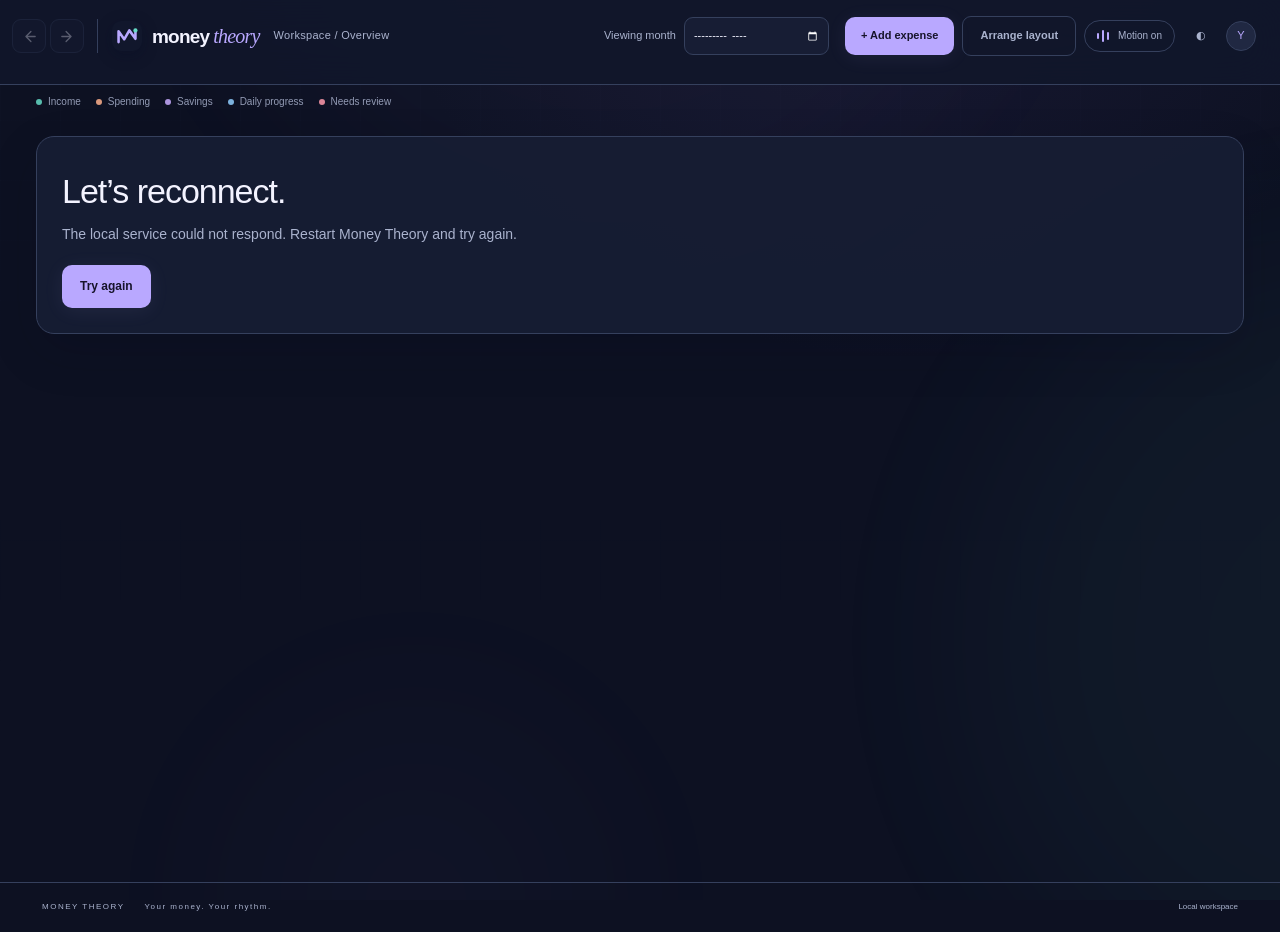
==== commit ae6623c9: "Rebrand Daywell interface as Money Theory" ====
--- a/public/index.html
+++ b/public/index.html
@@ -1,4 +1,4 @@
 <!doctype html>
-<html lang="en"><head><meta charset="utf-8"><meta name="viewport" content="width=device-width, initial-scale=1"><title>&#8203;</title><link rel="icon" href="window-icon.svg" type="image/svg+xml"><link rel="stylesheet" href="style.css"><link rel="stylesheet" href="upgrade.css"><link rel="stylesheet" href="atmosphere.css"><link rel="stylesheet" href="money-tools.css"><link rel="stylesheet" href="page-studio.css"><link rel="stylesheet" href="clarity.css"><link rel="stylesheet" href="friendly.css"><link rel="stylesheet" href="usability.css"><link rel="stylesheet" href="monthly-compare.css"><link rel="stylesheet" href="pulse-hero.css"><link rel="stylesheet" href="app-history.css"></head><body><div class="ambient-field" aria-hidden="true"><i></i><i></i><i></i></div><a class="skip-link" href="#main">Skip to content</a>
-<div class="top-shell"><header class="top-bar"><div class="brand-group"><div class="app-history" role="group" aria-label="Page history"><button type="button" id="app-back" aria-label="Go back" title="Go back" disabled><svg viewBox="0 0 24 24" aria-hidden="true"><path d="m14 5-7 7 7 7M7 12h13"/></svg></button><button type="button" id="app-forward" aria-label="Go forward" title="Go forward" disabled><svg viewBox="0 0 24 24" aria-hidden="true"><path d="m10 5 7 7-7 7M17 12H4"/></svg></button></div><a class="brand" href="#overview" aria-label="Daywell overview"><span class="brandmark">d</span>daywell</a><span id="breadcrumb">Workspace / Overview</span></div><div class="top-controls"><label class="shared-month">Viewing month <input type="month" id="shared-month" aria-label="Month used across Daywell"></label><span class="today-label" id="today-label"></span><button class="primary top-add" data-action="transaction">+ Add expense</button><button type="button" id="arrange-layout" class="secondary" aria-pressed="false">Arrange layout</button><button type="button" id="motion-toggle" class="motion-toggle" aria-label="Pause visual effects" aria-pressed="true">Motion on</button><button class="icon-button" id="theme" aria-label="Toggle light and dark theme">◐</button><details id="account-menu" class="account-menu" hidden><summary>Account</summary><div><a id="admin-link" href="/admin" hidden>Admin dashboard</a><button type="button" id="sign-out">Sign out</button></div></details><span class="avatar small">Y</span></div></header><nav id="nav" class="top-nav" aria-label="Main navigation"></nav></div><div class="app"><div class="chart-key" aria-label="Chart color guide"><strong>DATA COLORS</strong><span><i style="--tone:var(--data-income)"></i>Income</span><span><i style="--tone:var(--data-expense)"></i>Spending</span><span><i style="--tone:var(--data-goal)"></i>Savings</span><span><i style="--tone:var(--data-life)"></i>Daily progress</span><span><i style="--tone:var(--data-alert)"></i>Needs review</span><small>Category charts use their own labeled colors</small></div><main id="main" tabindex="-1"></main><footer>DAYWELL <span>Your money. Your rhythm.</span><span id="save-status">Local workspace</span></footer></div>
-<dialog id="modal"><form id="entry-form"><div class="dialog-head"><div><div class="eyebrow">DAYWELL</div><h2 id="modal-title"></h2></div><button type="button" class="icon-button" id="close-modal" aria-label="Close dialog">✕</button></div><div id="fields"></div><p class="form-error" id="form-error" role="alert"></p><div class="dialog-actions"><button type="button" id="cancel-modal" class="secondary">Cancel</button><button type="submit" class="primary">Save changes</button></div></form></dialog><dialog id="statement-modal" aria-label="Import a statement"></dialog><div id="toast" role="status"></div><script src="planning.js"></script><script src="money-model.js"></script><script src="money-tools.js"></script><script src="studio-model.js"></script><script src="page-studio.js"></script><script src="monthly-compare.js"></script><script src="pulse-hero.js"></script><script src="experience.js"></script><script src="helper-ui.js"></script><script src="atmosphere.js"></script><script src="clarity.js"></script><script src="statement-model.js"></script><script src="statement-import.js"></script><script src="friendly.js"></script><script src="usability.js"></script><script src="app-history.js"></script><script src="app.js"></script></body></html>
+<html lang="en"><head><meta charset="utf-8"><meta name="viewport" content="width=device-width, initial-scale=1"><title>Money Theory</title><link rel="icon" href="window-icon.svg" type="image/svg+xml"><link rel="stylesheet" href="style.css"><link rel="stylesheet" href="upgrade.css"><link rel="stylesheet" href="atmosphere.css"><link rel="stylesheet" href="money-tools.css"><link rel="stylesheet" href="page-studio.css"><link rel="stylesheet" href="clarity.css"><link rel="stylesheet" href="friendly.css"><link rel="stylesheet" href="usability.css"><link rel="stylesheet" href="monthly-compare.css"><link rel="stylesheet" href="pulse-hero.css"><link rel="stylesheet" href="app-history.css"><link rel="stylesheet" href="money-theory-theme.css"></head><body><div class="ambient-field" aria-hidden="true"><i></i><i></i><i></i></div><a class="skip-link" href="#main">Skip to content</a>
+<div class="top-shell"><header class="top-bar"><div class="brand-group"><div class="app-history" role="group" aria-label="Page history"><button type="button" id="app-back" aria-label="Go back" title="Go back" disabled><svg viewBox="0 0 24 24" aria-hidden="true"><path d="m14 5-7 7 7 7M7 12h13"/></svg></button><button type="button" id="app-forward" aria-label="Go forward" title="Go forward" disabled><svg viewBox="0 0 24 24" aria-hidden="true"><path d="m10 5 7 7-7 7M17 12H4"/></svg></button></div><a class="brand" href="#overview" aria-label="Money Theory overview"><span class="brandmark" aria-hidden="true"></span><span class="brand-wordmark">money <em>theory</em></span></a><span id="breadcrumb">Workspace / Overview</span></div><div class="top-controls"><label class="shared-month">Viewing month <input type="month" id="shared-month" aria-label="Month used across Money Theory"></label><span class="today-label" id="today-label"></span><button class="primary top-add" data-action="transaction">+ Add expense</button><button type="button" id="arrange-layout" class="secondary" aria-pressed="false">Arrange layout</button><button type="button" id="motion-toggle" class="motion-toggle" aria-label="Pause visual effects" aria-pressed="true">Motion on</button><button class="icon-button" id="theme" aria-label="Toggle light and dark theme">◐</button><details id="account-menu" class="account-menu" hidden><summary>Account</summary><div><a id="admin-link" href="/admin" hidden>Admin dashboard</a><button type="button" id="sign-out">Sign out</button></div></details><span class="avatar small">Y</span></div></header><nav id="nav" class="top-nav" aria-label="Main navigation"></nav></div><div class="app"><div class="chart-key" aria-label="Chart color guide"><strong>DATA COLORS</strong><span><i style="--tone:var(--data-income)"></i>Income</span><span><i style="--tone:var(--data-expense)"></i>Spending</span><span><i style="--tone:var(--data-goal)"></i>Savings</span><span><i style="--tone:var(--data-life)"></i>Daily progress</span><span><i style="--tone:var(--data-alert)"></i>Needs review</span><small>Category charts use their own labeled colors</small></div><main id="main" tabindex="-1"></main><footer>MONEY THEORY <span>Your money. Your rhythm.</span><span id="save-status">Local workspace</span></footer></div>
+<dialog id="modal"><form id="entry-form"><div class="dialog-head"><div><div class="eyebrow">MONEY THEORY</div><h2 id="modal-title"></h2></div><button type="button" class="icon-button" id="close-modal" aria-label="Close dialog">✕</button></div><div id="fields"></div><p class="form-error" id="form-error" role="alert"></p><div class="dialog-actions"><button type="button" id="cancel-modal" class="secondary">Cancel</button><button type="submit" class="primary">Save changes</button></div></form></dialog><dialog id="statement-modal" aria-label="Import a statement"></dialog><div id="toast" role="status"></div><script src="planning.js"></script><script src="money-model.js"></script><script src="money-tools.js"></script><script src="studio-model.js"></script><script src="page-studio.js"></script><script src="monthly-compare.js"></script><script src="pulse-hero.js"></script><script src="experience.js"></script><script src="helper-ui.js"></script><script src="atmosphere.js"></script><script src="clarity.js"></script><script src="statement-model.js"></script><script src="statement-import.js"></script><script src="friendly.js"></script><script src="usability.js"></script><script src="app-history.js"></script><script src="app.js"></script></body></html>
--- a/public/money-theory-theme.css
+++ b/public/money-theory-theme.css
@@ -0,0 +1,72 @@
+/* Money Theory uses ink, lavender and mint with distinct financial data colors. */
+:root,body{
+  --bg:#0d1122;--side:#11172b;--card:#171d34;--card2:#202842;
+  --text:#f3f3ff;--muted:#aab3ce;--line:#35405d;
+  --accent:#b9a8ff;--accent-ink:#17142b;--red:#ff9bac;
+  --blue:#91cfff;--gold:#ffd299;--glow:185,168,255;
+  --secondary-glow:102,219,198;--panel:rgba(23,29,52,.94);
+  --data-income:#66dbc6;--data-expense:#ffb18c;--data-goal:#c9adff;
+  --data-life:#91cfff;--data-alert:#ff9bac;color-scheme:dark;
+}
+body.light{
+  --bg:#f5f4fa;--side:#eeedf7;--card:#fff;--card2:#efecf8;
+  --text:#242342;--muted:#5f6681;--line:#d9d9e9;
+  --accent:#6247a9;--accent-ink:#fff;--red:#aa3455;
+  --blue:#28638d;--gold:#8e5c22;--glow:98,71,169;
+  --secondary-glow:34,125,110;--panel:rgba(255,255,255,.95);
+  --data-income:#167d6f;--data-expense:#a45b2b;--data-goal:#6947aa;
+  --data-life:#236d9a;--data-alert:#ae3456;color-scheme:light;
+}
+body[data-scene=ember]{--accent:#ffc099;--accent-ink:#2d1b22;--glow:255,192,153}
+body[data-scene=tide]{--accent:#91cfff;--accent-ink:#10243d;--glow:145,207,255}
+body.light[data-scene=ember]{--accent:#a35b31;--accent-ink:#fff;--glow:163,91,49}
+body.light[data-scene=tide]{--accent:#28638d;--accent-ink:#fff;--glow:40,99,141}
+body{background:radial-gradient(circle at 70% -20%,#30295665,transparent 38%),var(--bg);color:var(--text)}
+body.light{background:radial-gradient(circle at 70% -20%,#d8d1f7a0,transparent 40%),var(--bg)}
+.top-shell{background:color-mix(in srgb,var(--side) 95%,transparent);border-bottom:1px solid var(--line)}
+.card,.stat,dialog{border-color:var(--line);box-shadow:0 18px 50px #05081924}
+body.light .card,body.light .stat,body.light dialog{box-shadow:0 12px 35px #29284b12}
+.top-shell .brand{display:flex;align-items:center;gap:10px;font-size:0}
+.top-shell .brandmark{display:inline-block;width:30px;height:30px;border:0;border-radius:9px;background:#11172c url('window-icon.svg') center/cover no-repeat;box-shadow:0 4px 16px #070b2355;color:transparent;font-size:0}
+.brand-wordmark{display:inline-flex;align-items:baseline;gap:4px;letter-spacing:-.8px;color:var(--text);font:600 19px/1 'Segoe UI Variable Display','Segoe UI',sans-serif}
+.brand-wordmark em{font:italic 500 20px/1 Georgia,serif;color:var(--accent)}
+body.light .brand-wordmark em{color:#6247a9}
+.pulse-hero{background:radial-gradient(circle at 75% -30%,#534493a0,transparent 52%),linear-gradient(140deg,#151b39,#131a30 60%,#102936);border-color:#aa9cff66;color:#f7f5ff;box-shadow:0 28px 75px #06091a77,inset 0 1px #d8ccff2b}
+.pulse-hero::before{background-image:linear-gradient(#b9a8ff13 1px,transparent 1px),linear-gradient(90deg,#b9a8ff13 1px,transparent 1px)}
+.pulse-month:hover,.pulse-month:focus-visible,.pulse-month.active{background:linear-gradient(0deg,#b9a8ff23,transparent 82%)}
+.pulse-month.active::after{background:#b9a8ff;box-shadow:0 0 12px #b9a8ff}
+.pulse-month-label,.pulse-chart-foot{color:#c4c9e2}
+.pulse-chart-foot button{color:#c9bdff}
+.hero-primary,.primary{background:var(--accent);color:var(--accent-ink)}
+input,select,textarea{accent-color:var(--accent)}
+*:focus-visible{outline:2px solid var(--accent);outline-offset:3px}
+@media(max-width:650px){.brand-wordmark{font-size:16px}.brand-wordmark em{font-size:17px}.top-shell .brandmark{width:25px;height:25px}}
+
+/* Sign-in uses the same mark with a light, readable form surface. */
+.auth-story{background:radial-gradient(circle at 74% 65%,#4c3d8488,transparent 41%),radial-gradient(circle at 5% 10%,#2c5a6970,transparent 42%),linear-gradient(150deg,#171c3c,#10172a 75%)}
+.auth-story:after{background-image:linear-gradient(#c2b7ff12 1px,transparent 1px),linear-gradient(90deg,#c2b7ff12 1px,transparent 1px)}
+.auth-panel{background:#f5f4fa;color:#242342}
+.auth-panel .panel-kicker,.auth-panel .input-help,.auth-panel .local-note{color:#66647e}
+.wordmark,.mobile-mark{display:inline-flex;align-items:center;gap:10px;font:600 25px/1 'Segoe UI Variable Display','Segoe UI',sans-serif;letter-spacing:-.7px;color:#f4f1ff}
+.wordmark span,.mobile-mark span{color:inherit}
+.wordmark img,.mobile-mark img,.admin-brand img{width:32px;height:32px;flex:none}
+.wordmark em,.mobile-mark em{font:italic 500 26px/1 Georgia,serif;color:#c1b4ff}
+.mobile-mark{color:#242342}.mobile-mark em{color:#6247a9}
+.visual-card{border-color:#c3b8ff50;background:linear-gradient(145deg,#b9a8ff23,#66dbc612)}
+.visual-card small,.visual-card span{color:#cbd0ea}
+.auth-switch{background:#e9e5f3}.auth-switch button{color:#6a6b82}
+.auth-switch button[aria-selected=true]{color:#33265d}
+.submit{background:#6247a9;box-shadow:0 11px 26px #6247a933}.submit:hover{background:#513694}
+
+/* Administrator pages share the palette without changing permissions. */
+body:has(.admin-mark){background:#101529;color:#f3f3ff}
+body:has(.admin-mark) header{background:#151b31;border-color:#35405d}
+body:has(.admin-mark) .brand{display:inline-flex;align-items:center;gap:9px;color:#f3f3ff;font:600 23px/1 'Segoe UI Variable Display','Segoe UI',sans-serif;letter-spacing:-.6px}
+body:has(.admin-mark) .admin-brand span{color:inherit}
+body:has(.admin-mark) .brand em{font:italic 500 24px/1 Georgia,serif;color:#c1b4ff}
+body:has(.admin-mark) .hero{background:radial-gradient(circle at 80% 50%,#5e4b9b75,transparent 45%),linear-gradient(140deg,#232444,#171d37 70%);border-color:#b9a8ff55}
+body:has(.admin-mark) .hero p,body:has(.admin-mark) nav a,body:has(.admin-mark) nav button{color:#b8c1dc}
+body:has(.admin-mark) .hero-icon{color:#b9a8ff}
+body:has(.admin-mark) .panel{background:#192039;border-color:#38425f}
+body:has(.admin-mark) .user-avatar{background:#3b345f;color:#e5ddff}
+body:has(.admin-mark) .user button,body:has(.admin-mark) .panel-head button,body:has(.admin-mark) .settings-form button,body:has(.admin-mark) .email-actions button,body:has(.admin-mark) .verify-form button,body:has(.admin-mark) .unlock-actions button:last-child{background:#b9a8ff;color:#17142b}
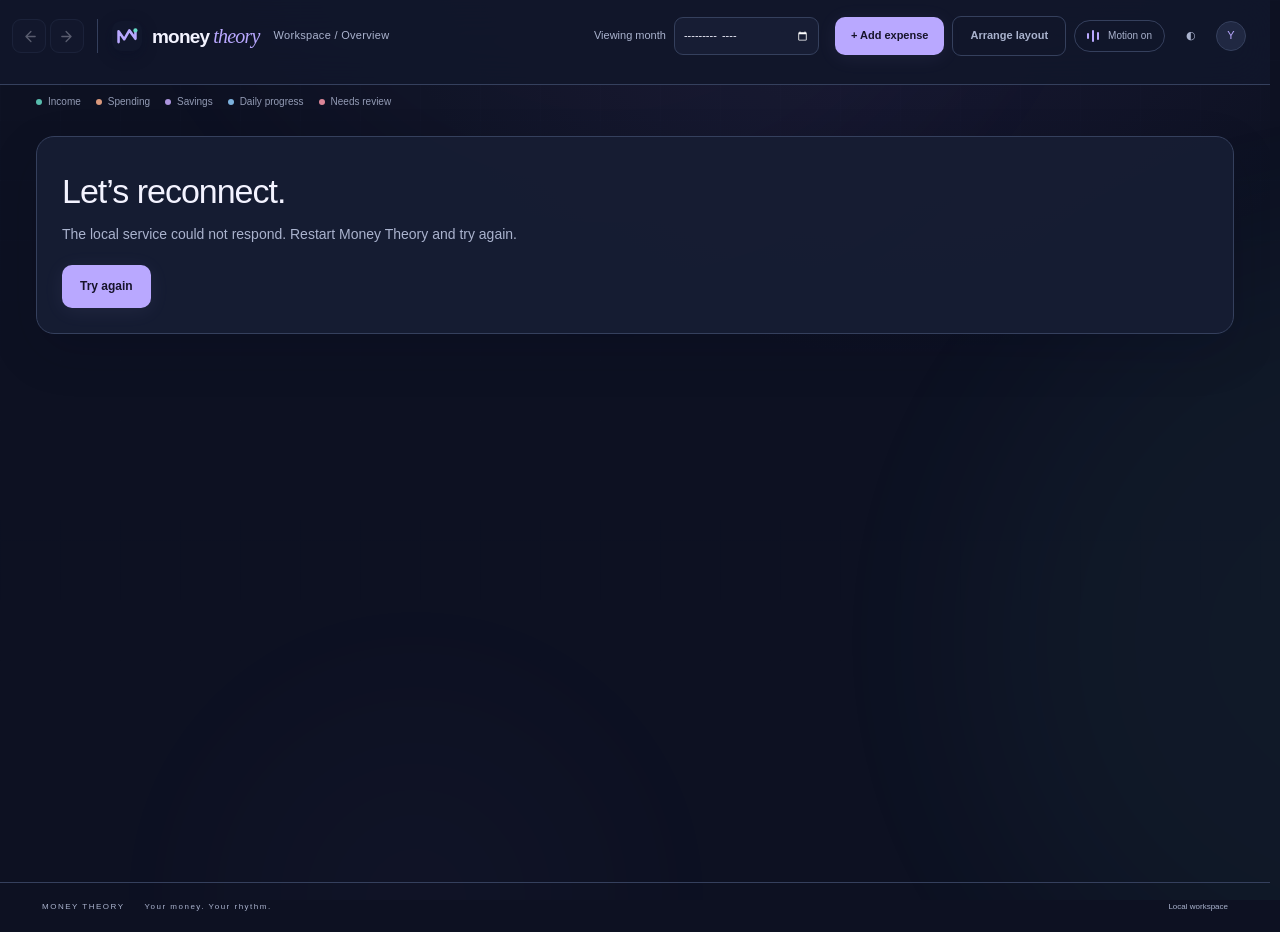
==== commit 8a934323: "Simplify right click and scrollbars in Money Theory" ====
--- a/public/index.html
+++ b/public/index.html
@@ -1,4 +1,4 @@
 <!doctype html>
-<html lang="en"><head><meta charset="utf-8"><meta name="viewport" content="width=device-width, initial-scale=1"><title>Money Theory</title><link rel="icon" href="window-icon.svg" type="image/svg+xml"><link rel="stylesheet" href="style.css"><link rel="stylesheet" href="upgrade.css"><link rel="stylesheet" href="atmosphere.css"><link rel="stylesheet" href="money-tools.css"><link rel="stylesheet" href="page-studio.css"><link rel="stylesheet" href="clarity.css"><link rel="stylesheet" href="friendly.css"><link rel="stylesheet" href="usability.css"><link rel="stylesheet" href="monthly-compare.css"><link rel="stylesheet" href="pulse-hero.css"><link rel="stylesheet" href="app-history.css"><link rel="stylesheet" href="money-theory-theme.css"></head><body><div class="ambient-field" aria-hidden="true"><i></i><i></i><i></i></div><a class="skip-link" href="#main">Skip to content</a>
+<html lang="en"><head><meta charset="utf-8"><meta name="viewport" content="width=device-width, initial-scale=1"><title>Money Theory</title><link rel="manifest" href="manifest.json"><meta name="theme-color" content="#11172c"><link rel="icon" href="money-theory-mark.ico" sizes="any"><link rel="icon" href="money-theory-icon.png" type="image/png" sizes="256x256"><link rel="stylesheet" href="style.css"><link rel="stylesheet" href="upgrade.css"><link rel="stylesheet" href="atmosphere.css"><link rel="stylesheet" href="money-tools.css"><link rel="stylesheet" href="page-studio.css"><link rel="stylesheet" href="clarity.css"><link rel="stylesheet" href="friendly.css"><link rel="stylesheet" href="usability.css"><link rel="stylesheet" href="monthly-compare.css"><link rel="stylesheet" href="pulse-hero.css"><link rel="stylesheet" href="app-history.css"><link rel="stylesheet" href="money-theory-theme.css"></head><body><div class="ambient-field" aria-hidden="true"><i></i><i></i><i></i></div><a class="skip-link" href="#main">Skip to content</a>
 <div class="top-shell"><header class="top-bar"><div class="brand-group"><div class="app-history" role="group" aria-label="Page history"><button type="button" id="app-back" aria-label="Go back" title="Go back" disabled><svg viewBox="0 0 24 24" aria-hidden="true"><path d="m14 5-7 7 7 7M7 12h13"/></svg></button><button type="button" id="app-forward" aria-label="Go forward" title="Go forward" disabled><svg viewBox="0 0 24 24" aria-hidden="true"><path d="m10 5 7 7-7 7M17 12H4"/></svg></button></div><a class="brand" href="#overview" aria-label="Money Theory overview"><span class="brandmark" aria-hidden="true"></span><span class="brand-wordmark">money <em>theory</em></span></a><span id="breadcrumb">Workspace / Overview</span></div><div class="top-controls"><label class="shared-month">Viewing month <input type="month" id="shared-month" aria-label="Month used across Money Theory"></label><span class="today-label" id="today-label"></span><button class="primary top-add" data-action="transaction">+ Add expense</button><button type="button" id="arrange-layout" class="secondary" aria-pressed="false">Arrange layout</button><button type="button" id="motion-toggle" class="motion-toggle" aria-label="Pause visual effects" aria-pressed="true">Motion on</button><button class="icon-button" id="theme" aria-label="Toggle light and dark theme">◐</button><details id="account-menu" class="account-menu" hidden><summary>Account</summary><div><a id="admin-link" href="/admin" hidden>Admin dashboard</a><button type="button" id="sign-out">Sign out</button></div></details><span class="avatar small">Y</span></div></header><nav id="nav" class="top-nav" aria-label="Main navigation"></nav></div><div class="app"><div class="chart-key" aria-label="Chart color guide"><strong>DATA COLORS</strong><span><i style="--tone:var(--data-income)"></i>Income</span><span><i style="--tone:var(--data-expense)"></i>Spending</span><span><i style="--tone:var(--data-goal)"></i>Savings</span><span><i style="--tone:var(--data-life)"></i>Daily progress</span><span><i style="--tone:var(--data-alert)"></i>Needs review</span><small>Category charts use their own labeled colors</small></div><main id="main" tabindex="-1"></main><footer>MONEY THEORY <span>Your money. Your rhythm.</span><span id="save-status">Local workspace</span></footer></div>
-<dialog id="modal"><form id="entry-form"><div class="dialog-head"><div><div class="eyebrow">MONEY THEORY</div><h2 id="modal-title"></h2></div><button type="button" class="icon-button" id="close-modal" aria-label="Close dialog">✕</button></div><div id="fields"></div><p class="form-error" id="form-error" role="alert"></p><div class="dialog-actions"><button type="button" id="cancel-modal" class="secondary">Cancel</button><button type="submit" class="primary">Save changes</button></div></form></dialog><dialog id="statement-modal" aria-label="Import a statement"></dialog><div id="toast" role="status"></div><script src="planning.js"></script><script src="money-model.js"></script><script src="money-tools.js"></script><script src="studio-model.js"></script><script src="page-studio.js"></script><script src="monthly-compare.js"></script><script src="pulse-hero.js"></script><script src="experience.js"></script><script src="helper-ui.js"></script><script src="atmosphere.js"></script><script src="clarity.js"></script><script src="statement-model.js"></script><script src="statement-import.js"></script><script src="friendly.js"></script><script src="usability.js"></script><script src="app-history.js"></script><script src="app.js"></script></body></html>
+<dialog id="modal"><form id="entry-form"><div class="dialog-head"><div><div class="eyebrow">MONEY THEORY</div><h2 id="modal-title"></h2></div><button type="button" class="icon-button" id="close-modal" aria-label="Close dialog">✕</button></div><div id="fields"></div><p class="form-error" id="form-error" role="alert"></p><div class="dialog-actions"><button type="button" id="cancel-modal" class="secondary">Cancel</button><button type="submit" class="primary">Save changes</button></div></form></dialog><dialog id="statement-modal" aria-label="Import a statement"></dialog><div id="toast" role="status"></div><script src="app-surface.js" defer></script><script src="planning.js"></script><script src="money-model.js"></script><script src="money-tools.js"></script><script src="studio-model.js"></script><script src="page-studio.js"></script><script src="monthly-compare.js"></script><script src="pulse-hero.js"></script><script src="experience.js"></script><script src="helper-ui.js"></script><script src="atmosphere.js"></script><script src="clarity.js"></script><script src="statement-model.js"></script><script src="statement-import.js"></script><script src="friendly.js"></script><script src="usability.js"></script><script src="app-history.js"></script><script src="app.js"></script></body></html>
--- a/public/money-theory-theme.css
+++ b/public/money-theory-theme.css
@@ -70,3 +70,19 @@
 body:has(.admin-mark) .panel{background:#192039;border-color:#38425f}
 body:has(.admin-mark) .user-avatar{background:#3b345f;color:#e5ddff}
 body:has(.admin-mark) .user button,body:has(.admin-mark) .panel-head button,body:has(.admin-mark) .settings-form button,body:has(.admin-mark) .email-actions button,body:has(.admin-mark) .verify-form button,body:has(.admin-mark) .unlock-actions button:last-child{background:#b9a8ff;color:#17142b}
+
+/* A slim scrollbar keeps long pages and dialogs usable without a bright rail. */
+html{scrollbar-gutter:stable}
+html,body,dialog,.table-wrap,.preview-table,.helper-messages,.month-compare-scroll,.nav-more>div{
+  scrollbar-width:thin;
+  scrollbar-color:color-mix(in srgb,var(--accent) 46%,var(--card2)) transparent;
+}
+::-webkit-scrollbar{width:10px;height:10px}
+::-webkit-scrollbar-track{background:transparent}
+::-webkit-scrollbar-thumb{
+  background:color-mix(in srgb,var(--accent) 46%,var(--card2));
+  border:2px solid transparent;
+  background-clip:padding-box;
+  border-radius:999px;
+}
+::-webkit-scrollbar-thumb:hover{background:var(--accent);background-clip:padding-box}
